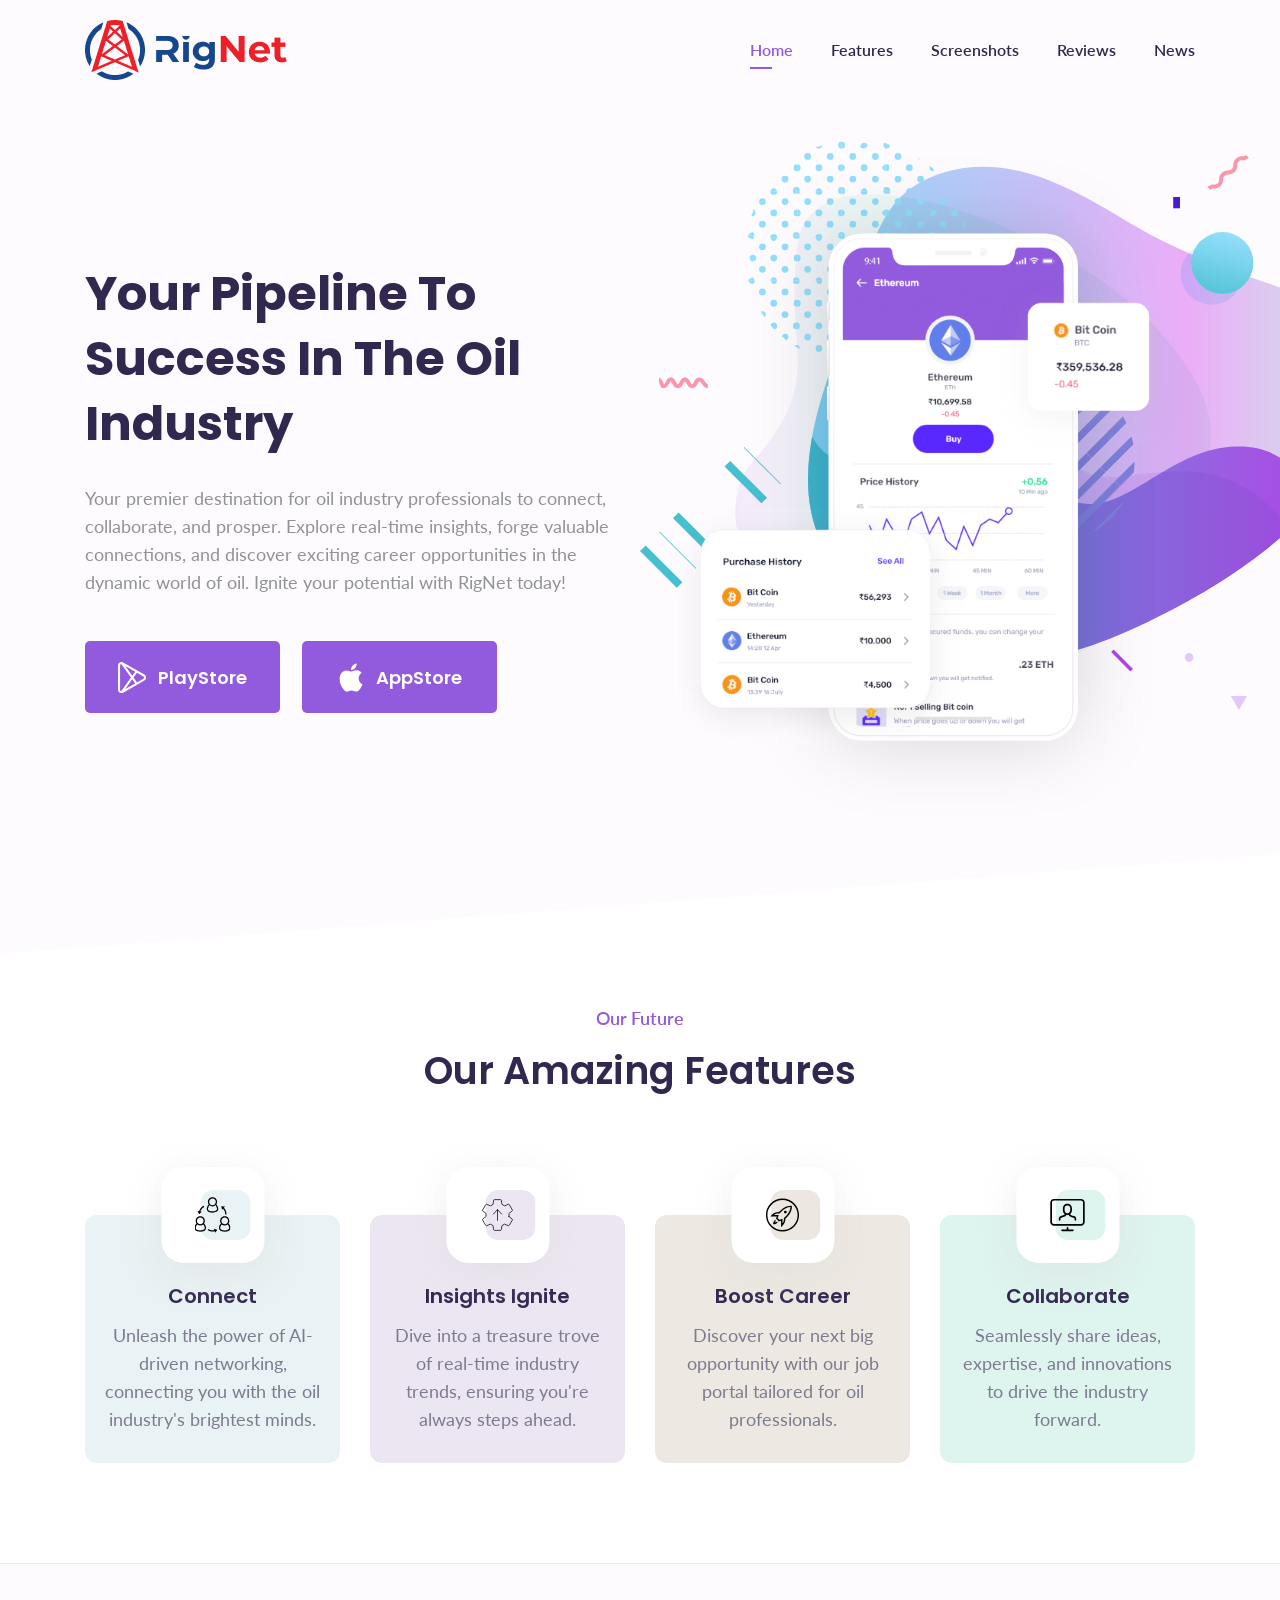
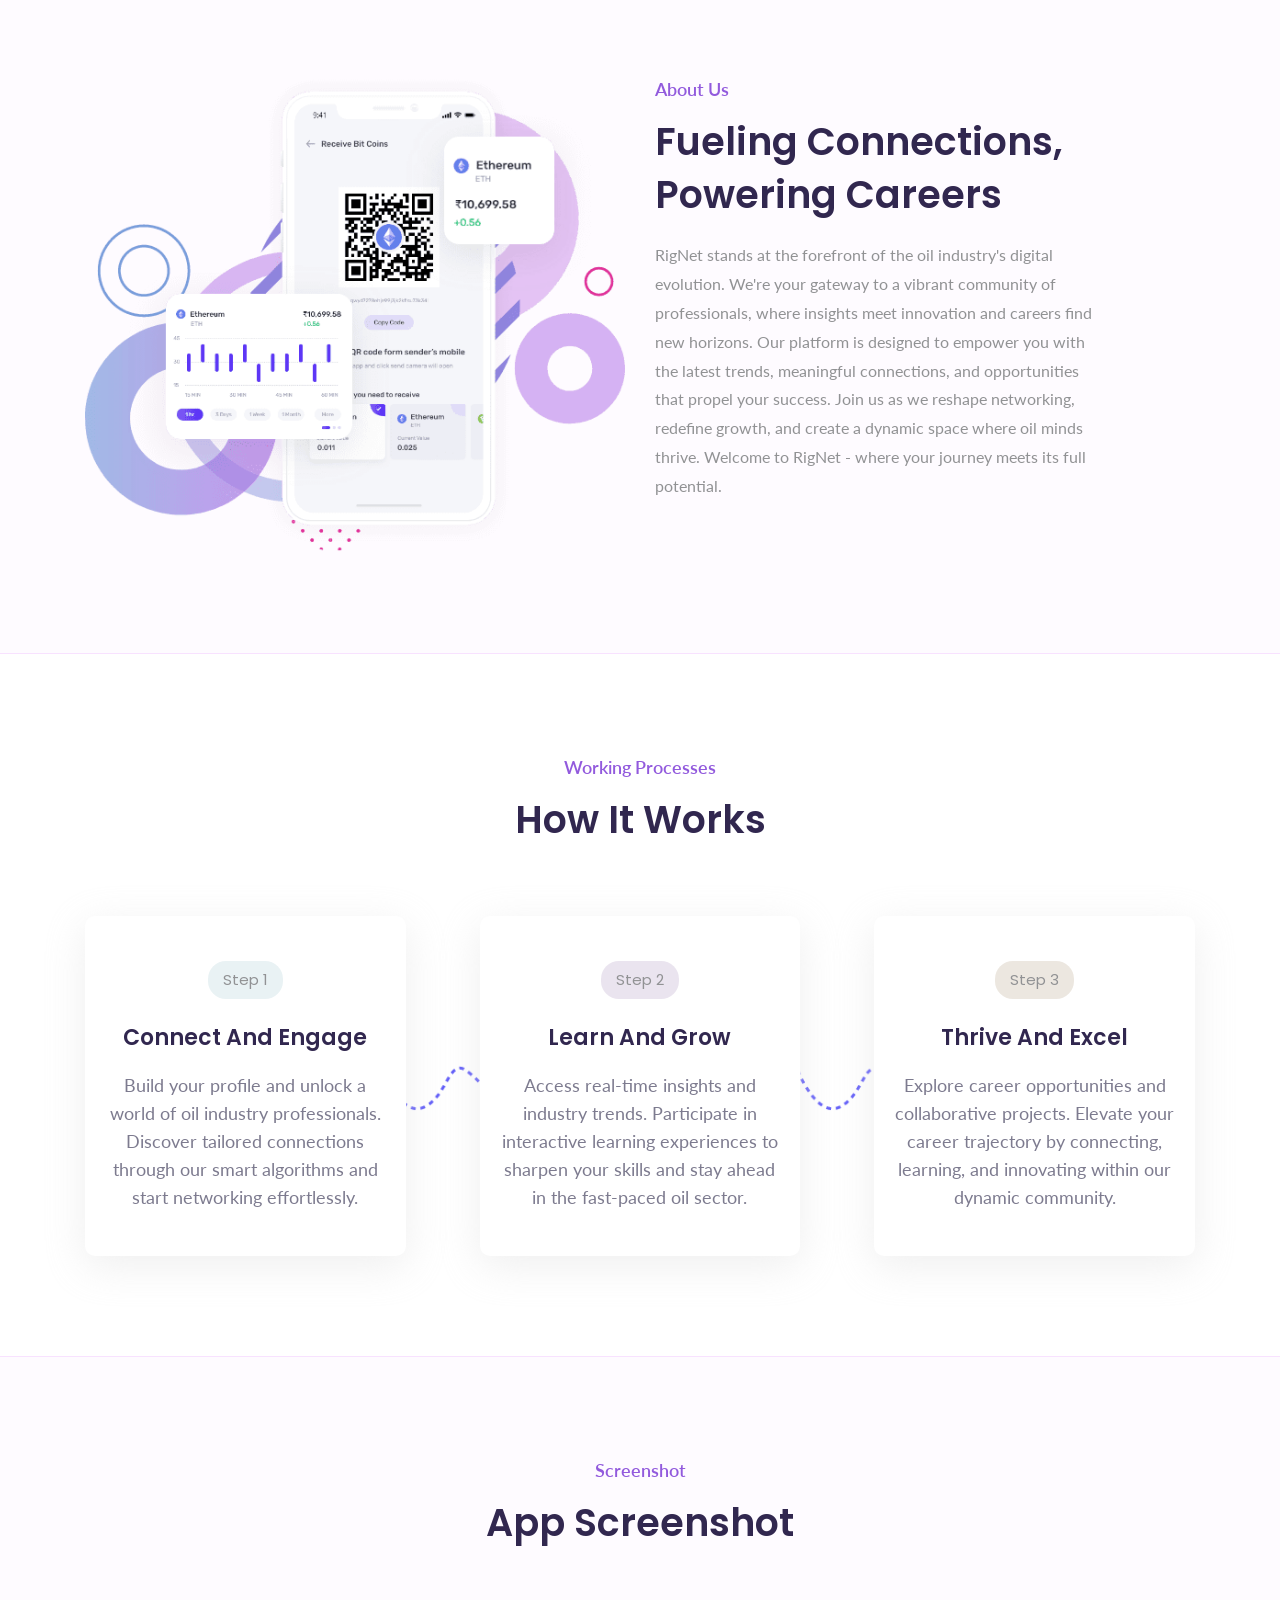
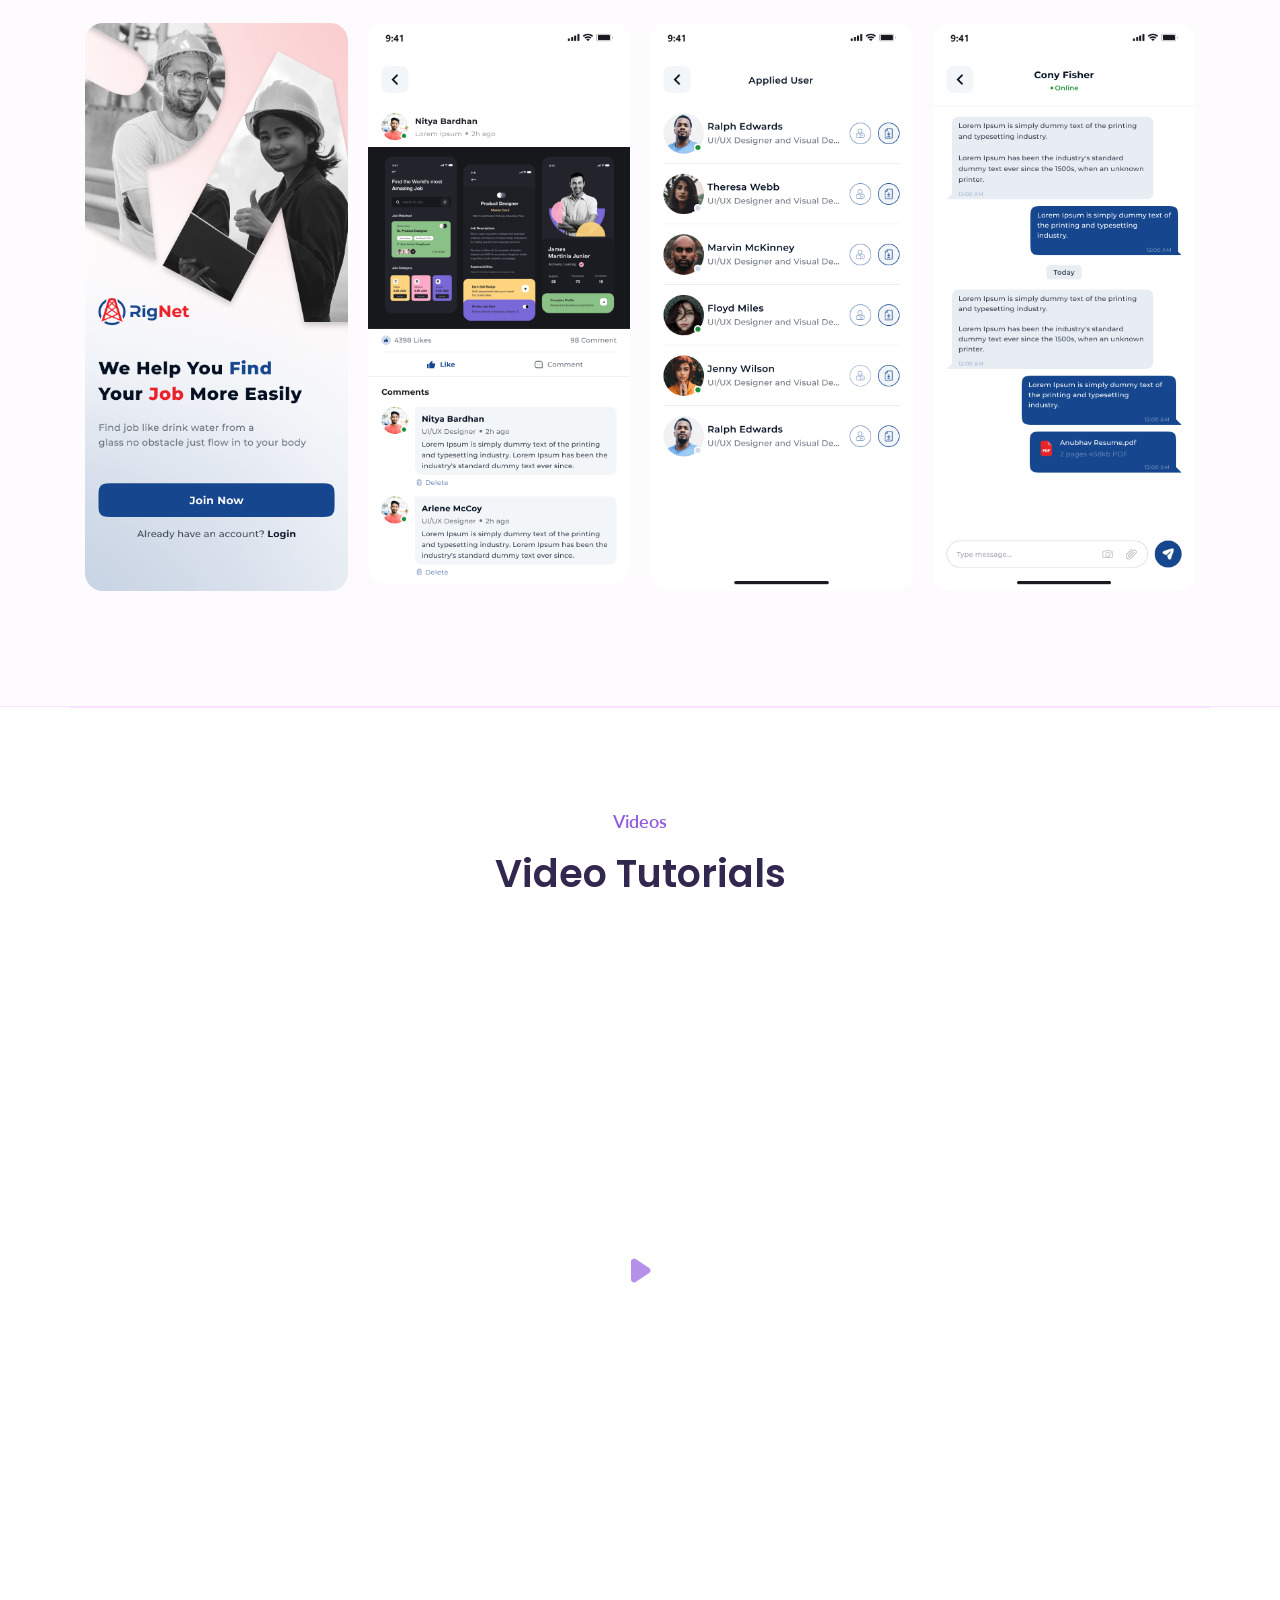
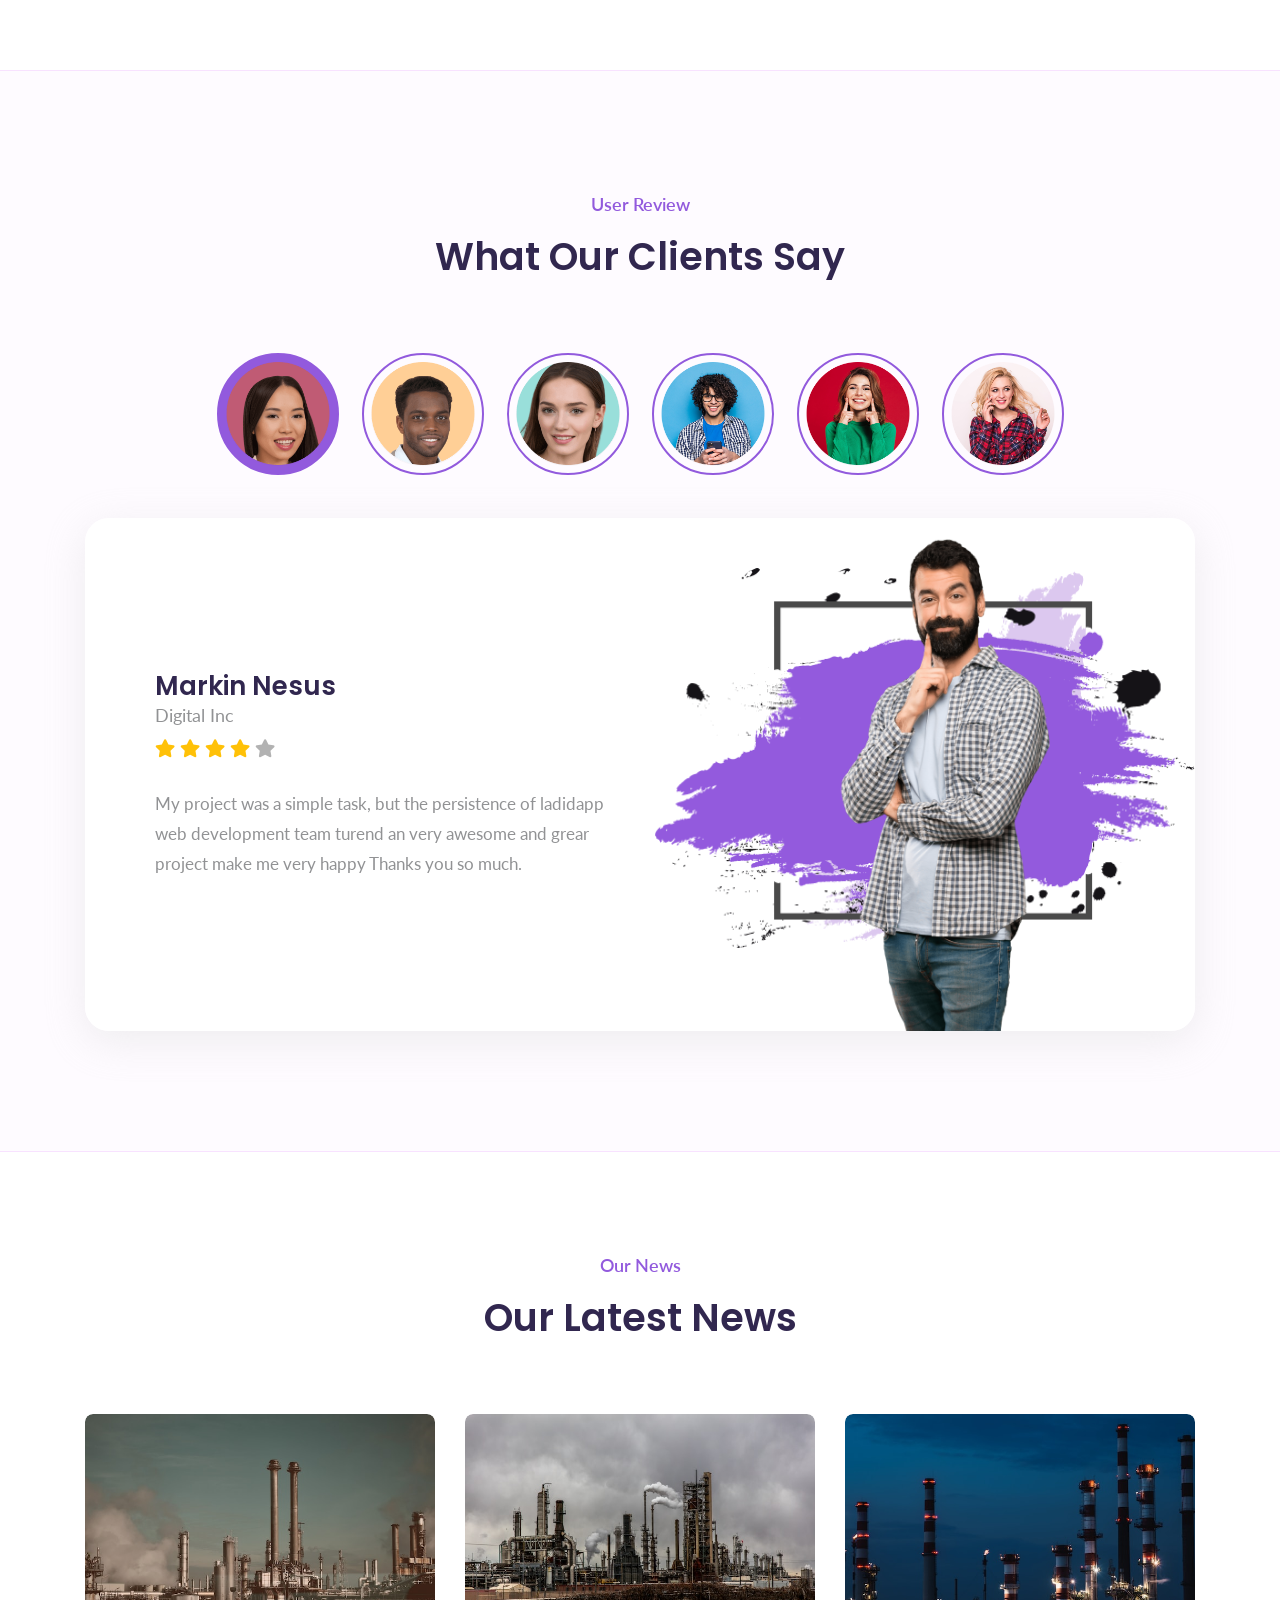
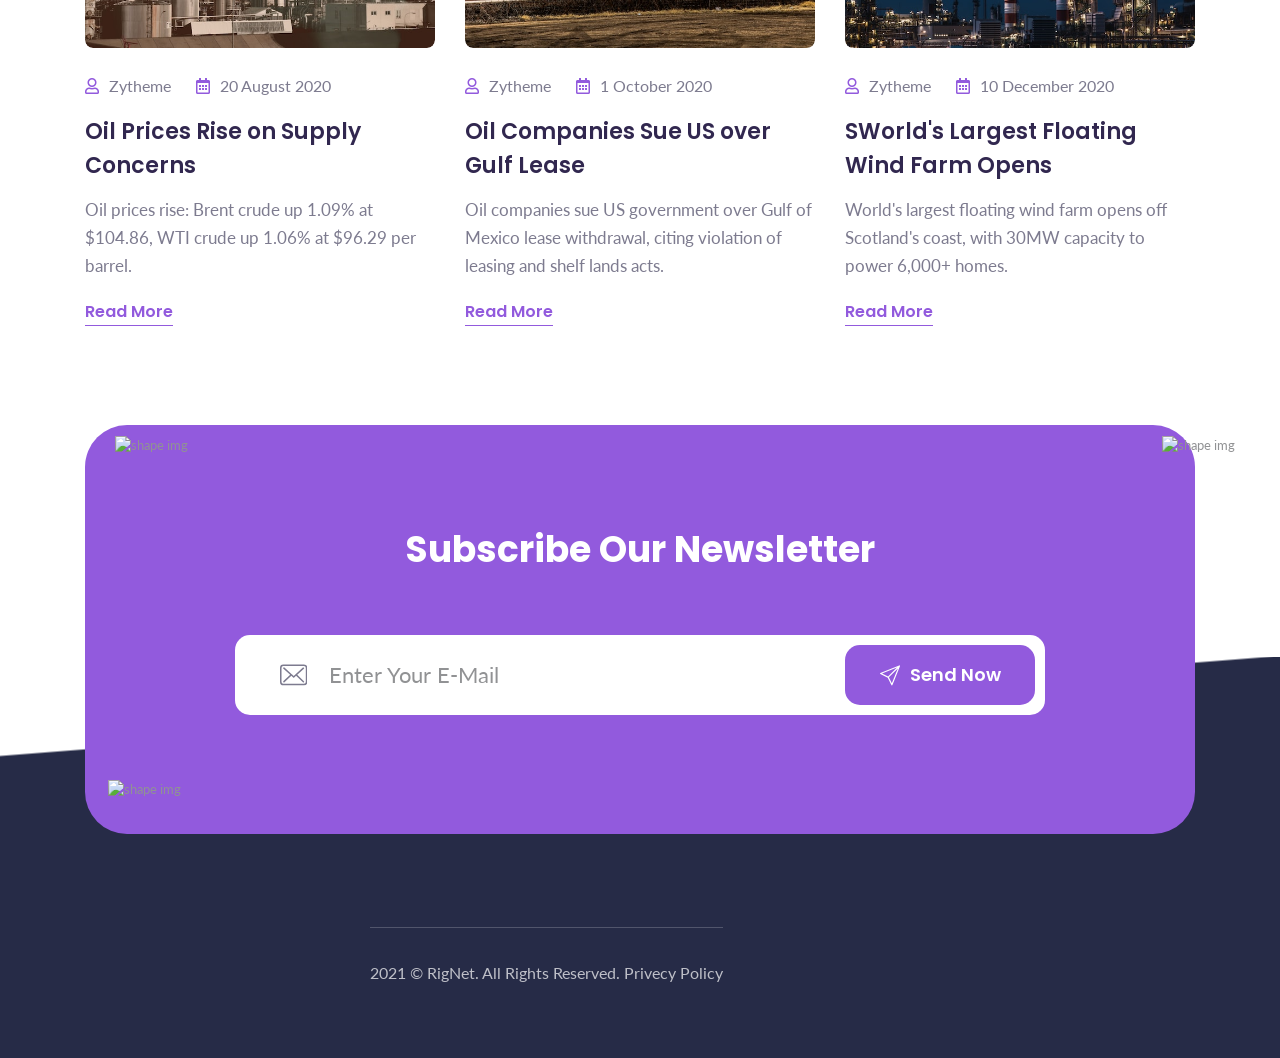
==== Rignet/Index.html @ 08ed7162 "fist" ====
<!DOCTYPE html>
<html dir="ltr" lang="en-US">
  <head>
    <meta charset="utf-8"/>
    <meta http-equiv="X-UA-Compatible" content="IE=edge"/>
    <meta name="author" content="Ayman Fikry"/>
    <meta name="viewport" content="width=device-width, initial-scale=1, maximum-scale=1"/>
    <meta name="description" content="Multi-purpose Application landing page HTML5 template"/>
    <meta name="description" content="RigNet: The Premier Networking Platform for Oil Industry Professionals. Connect, Collaborate, and Ignite Your Career in the Oil Sector.">
    <meta name="keywords" content="RigNet, Oil Industry, Networking, Professionals, Career, Collaboration">
    <title>RigNet</title>
    <link href="assets/images/favicon/favicon.ico" rel="icon"/>
    <!--  Fonts -->
    <link rel="preconnect" href="https://fonts.gstatic.com"/>
    <link href="https://fonts.googleapis.com/css2?family=Lato:ital,wght@0,400;0,700;1,400;1,700&amp;family=Poppins:ital,wght@0,400;0,500;0,600;0,700;1,400;1,500;1,600;1,700&amp;display=swap" rel="stylesheet"/>
    <!--  Stylesheets-->
    <link href="assets/css/vendor.min.css" rel="stylesheet"/>
    <link href="assets/css/style.css" rel="stylesheet"/>
  </head>
  <body class="body-scroll">
    <!-- Document Wrapper-->
    <div class="wrapper clearfix" id="wrapperParallax">
      <!--   
      Header
      =============================================  
      -->
      <header class="header header-light header-sticky">
        <nav class="navbar navbar-sticky navbar-expand-lg" id="primary-menu"> 
          <div class="container"> <a class="logo navbar-brand"  href="index.html"><img class="logo logo-dark" height="40px" src="assets/images/logo/logo-dark.png" alt="LadidApp Logo"/><img class="logo logo-light" src="assets/images/logo/logo-light.png" alt="LadidApp Logo"/></a>
            <button class="navbar-toggler collapsed" type="button" data-toggle="collapse" data-target="#navbarContent" aria-expanded="false"><span class="navbar-toggler-icon"></span></button>
            <div class="collapse navbar-collapse" id="navbarContent">
              <ul class="navbar-nav ml-auto">
                <li class="nav-item active"><a class="nav-link" data-scroll="scrollTo" href="#hero">Home</a></li>
                <li class="nav-item"><a class="nav-link" data-scroll="scrollTo" href="#features">Features</a></li>
                <li class="nav-item"><a class="nav-link" data-scroll="scrollTo" href="#screens">screenshots</a></li>
                <!-- <li class="nav-item"><a class="nav-link" data-scroll="scrollTo" href="#pricing">pricing</a></li> -->
                <li class="nav-item"><a class="nav-link" data-scroll="scrollTo" href="#reviews">reviews</a></li>
                <li class="nav-item"><a class="nav-link" data-scroll="scrollTo" href="#news">news</a></li>
              </ul>
              <!-- <div class="module-container"> -->
                <!--module-btn-->
                <!-- <div class="module module-cta"><a class="btn" data-scroll="scrollTo" href="#action"> <span>free trial</span></a></div>
              </div> -->
              <!-- End Module Container  -->
            </div>
            <!-- End .nav-collapse-->
          </div>
          <!-- End .container-->
        </nav>
        <!-- End .navbar-->
      </header>
      <!--
      Hero Section
      ============================================= 
      -->
      <section class="hero hero-lead pb-50" id="hero">
        <div class="hero-cotainer">
          <div class="hero-bg"> <img src="assets/images/background/bg-hero.svg" alt="Background Image"/></div>
          <div class="container">
            <div class="row">
              <div class="col-12 col-lg-6"> 
                <div class="hero-content">
                  <!-- <div class="card-alert"><a class="btn" href="javascript:void(0)">update</a><span class="body">Apps update is available now</span></div> -->
                  <h1 class="hero-headline">Your Pipeline to Success in the Oil Industry</h1>
                  <p class="hero-bio">Your premier destination for oil industry professionals to connect, collaborate, and prosper. Explore real-time insights, forge valuable connections, and discover exciting career opportunities in the dynamic world of oil. Ignite your potential with RigNet today!</p>
                 
                  <div class="hero-action">
                    <a class="btn btn--primary" href="javascript:void(0)"> 
                      <svg xmlns="http://www.w3.org/2000/svg" width="28.114" height="31.16" viewBox="0 0 28.114 31.16">
                        <path id="app" d="M37.384,12.606,16.12.451A3.425,3.425,0,0,0,11,3.425V27.734a3.425,3.425,0,0,0,5.125,2.974L37.383,18.554a3.425,3.425,0,0,0,0-5.948ZM28.17,9.732,25.25,13.8,18.267,4.071ZM14.286,29.071a1.336,1.336,0,0,1-.542-.17,1.352,1.352,0,0,1-.671-1.166V3.425a1.342,1.342,0,0,1,1.212-1.339L23.971,15.58Zm3.98-1.982,6.983-9.728,2.92,4.067ZM36.353,16.75l-6.37,3.641L26.529,15.58l3.454-4.811,6.37,3.641a1.348,1.348,0,0,1,0,2.34Z" transform="translate(-10.995)"></path>
                      </svg><span>PlayStore</span></a>
                      <a class="btn btn--primary" href="javascript:void(0)"> 
                        <svg xmlns="http://www.w3.org/2000/svg" fill="#000000" width="28.114" height="31.18" viewBox="-52.01 0 560.035 560.035">
                          <path d="M380.844 297.529c.787 84.752 74.349 112.955 75.164 113.314-.622 1.988-11.754 40.191-38.756 79.652-23.343 34.117-47.568 68.107-85.731 68.811-37.499.691-49.557-22.236-92.429-22.236-42.859 0-56.256 21.533-91.753 22.928-36.837 1.395-64.889-36.891-88.424-70.883-48.093-69.53-84.846-196.475-35.496-282.165 24.516-42.554 68.328-69.501 115.882-70.192 36.173-.69 70.315 24.336 92.429 24.336 22.1 0 63.59-30.096 107.208-25.676 18.26.76 69.517 7.376 102.429 55.552-2.652 1.644-61.159 35.704-60.523 106.559M310.369 89.418C329.926 65.745 343.089 32.79 339.498 0 311.308 1.133 277.22 18.785 257 42.445c-18.121 20.952-33.991 54.487-29.709 86.628 31.421 2.431 63.52-15.967 83.078-39.655"/>
                        </svg><span>AppStore</span></a>
                      
                      
                      <!-- <a class="btn-video popup-video" href="https://www.youtube.com/watch?v=nrJtHemSPW4">
                      <svg xmlns="http://www.w3.org/2000/svg" width="22" height="29" viewBox="0 0 22 29">
                        <path id="Polygon_3" data-name="Polygon 3" d="M12,3.8A3,3,0,0,1,17,3.8l8.93,13.549A3,3,0,0,1,23.43,22H5.57a3,3,0,0,1-2.5-4.651Z" transform="translate(24) rotate(90)"></path>
                      </svg></a> -->
                    </div>
                </div> 
                

                

                
              </div>
              <div class="col-12 col-lg-6">
                <div class="hero-image"><img class="img-fluid" src="assets/images/mockup/iphone.png" alt="iPhone Mockup"/></div>
              </div>
            </div>
            <!-- End .row-->
          </div>
          <!-- End .hero-cotainer-->
        </div>
        <!-- End .container-->
        <div class="skew-divider"></div>
      </section>
      <!--   
      Featured Section
      ============================================= 
      -->
      <section class="features text-center" id="features">
        <div class="container">
          <div class="row clearfix">
            <div class="col-12 col-md-8 offset-md-2 col-lg-6 offset-lg-3">
              <div class="heading text-center">
                <p class="heading-subtitle">our future</p>
                <h2 class="heading-title">our amazing features</h2>
              </div>
            </div>
            <!-- End .col-lg-6 -->
          </div>
          <!-- End .row  -->
          <div class="row">
            <!-- Panel #1  -->
            <div class="col-12 col-lg-3 ">
              <div class="feature-panel feature-panel-1">
                <div class="feature-icon">
                  <div class="bg-img"><img src="assets/images/icons/bg-icon-1.svg" alt="icon svg"/></div><img src="assets/images/icons/icon-code.svg" alt="Icon"/>
                </div>
                <div class="feature-content">
                  <h3>Connect</h3>
                  <p>Unleash the power of AI-driven networking, connecting you with the oil industry's brightest minds.</p>
                </div>
              </div>
              <!-- End .feature-panel -->
            </div>
            <!-- End .col-12-->
            <!-- Panel #2-->
            <div class="col-12 col-lg-3 ">
              <div class="feature-panel feature-panel-2">
                <div class="feature-icon">
                  <div class="bg-img"><img src="assets/images/icons/bg-icon-2.svg" alt="icon svg"/></div><img src="assets/images/icons/icon-paint.svg" alt="Icon"/>
                </div>
                <div class="feature-content">
                  <h3>Insights Ignite</h3>
                  
                  <p>Dive into a treasure trove of real-time industry trends, ensuring you're always steps ahead.</p>
                </div>
              </div>
              <!-- End .feature-panel -->
            </div>
            <!-- End .col-12-->
            <!-- Panel #3-->
            <div class="col-12 col-lg-3 ">
              <div class="feature-panel feature-panel-3">
                <div class="feature-icon">
                  <div class="bg-img"><img src="assets/images/icons/bg-icon-3.svg" alt="icon svg"/></div><img src="assets/images/icons/icon-screen.svg" alt="Icon"/>
                </div>
                <div class="feature-content">
                  <h3>Boost Career</h3>
              
                  <p> Discover your next big opportunity with our job portal tailored for oil professionals.</p>
                </div>
              </div>
              <!-- End .feature-panel -->
            </div>
            <!-- End .col-12-->
            <!-- Panel #4-->
            <div class="col-12 col-lg-3 ">
              <div class="feature-panel feature-panel-4">
                <div class="feature-icon">
                  <div class="bg-img"><img src="assets/images/icons/bg-icon-4.svg" alt="icon svg"/></div><img src="assets/images/icons/icon-joystick.svg" alt="Icon"/>
                </div>
                <div class="feature-content">
                  <h3>Collaborate</h3>
                  <p>Seamlessly share ideas, expertise, and innovations to drive the industry forward.</p>
                </div>
              </div>
              <!-- End .feature-panel -->
            </div>
            <!-- End .col-12-->
          </div>
          <!-- End .row  -->
        </div>
        <!-- End .container-->
      </section>
      <!--   
      About Section
      ============================================= 
      -->
      <section class="about bg-pink" id="about">
        <div class="container">
          <div class="row align-items-center text-center-xs">
            <div class="col-12 col-lg-6"><img class="img-fluid" src="assets/images/cover/about.png" alt="Book Cover"/></div>
            <div class="col-12 col-lg-5">
              <div class="heading mb-40">
                <p class="heading-subtitle">about us</p>
                <h2 class="heading-title">Fueling Connections, Powering Careers</h2>
                <p class="heading-desc">RigNet stands at the forefront of the oil industry's digital evolution. We're your gateway to a vibrant community of professionals, where insights meet innovation and careers find new horizons. Our platform is designed to empower you with the latest trends, meaningful connections, and opportunities that propel your success. Join us as we reshape networking, redefine growth, and create a dynamic space where oil minds thrive. Welcome to RigNet - where your journey meets its full potential.</p>
              <!-- </div><a class="btn btn--bordered btn--primary" href="javascript:void(0)">read more</a> -->
            </div>
          </div>
          <!-- End .row-->
        </div>
        <!-- End .container-->
      </section>
      <!-- 
      Process Section
      =============================================  
      -->
      <section class="processes text-center" id="processes">
        <div class="container"> 
          <div class="row">
            <div class="col-12 col-md-8 offset-md-2 col-lg-6 offset-lg-3">
              <div class="heading text-center">
                <p class="heading-subtitle">working processes</p>
                <h2 class="heading-title">How It works </h2>
              </div>
            </div>
            <!-- End .col-lg-6 -->
          </div>
          <!-- End .row -->
          <div class="process-panels-container">
            <div class="divider"></div>
            <div class="process-panel process-panel-1">
              <div class="process-phase">
                <p>step 1</p>
              </div>
              <h2 class="process-name">Connect and Engage</h2>
              <p class="process-desc">Build your profile and unlock a world of oil industry professionals. Discover tailored connections through our smart algorithms and start networking effortlessly.</p>
            </div>
            <div class="process-panel process-panel-2">
              <div class="process-phase">
                <p>step 2</p>
              </div>
              <h2 class="process-name">Learn and Grow</h2>
              <p class="process-desc">Access real-time insights and industry trends. Participate in interactive learning experiences to sharpen your skills and stay ahead in the fast-paced oil sector.</p>
            </div>
            <div class="process-panel process-panel-3">
              <div class="process-phase">
                <p>step 3</p>
              </div>
              <h2 class="process-name">Thrive and Excel</h2>
              <p class="process-desc">Explore career opportunities and collaborative projects. Elevate your career trajectory by connecting, learning, and innovating within our dynamic community.</p>
            </div>
          </div>
        </div>
      </section>
      <!-- 
      Screenshots Section
      =============================================  
      -->
      <section class="screenshots bg-pink" id="screens">
        <div class="container"> 
          <div class="row"> 
            <div class="col-12 col-lg-6 offset-lg-3">
              <div class="heading heading-3 text-center">
                <p class="heading-subtitle">screenshot</p>
                <h2 class="heading-title">app screenshot</h2>
              </div>
            </div>
            <div class="col-12"> 
              <div class="owl-carousel" data-slide="4" data-slide-rs="3" data-autoplay="true" data-nav="false" data-dots="false" data-space="20" data-loop="true" data-center="false"><img src="assets/images/screenshots/1.png" alt="screenshot"/><img src="assets/images/screenshots/2.png" alt="screenshot"/><img src="assets/images/screenshots/3.png" alt="screenshot"/><img src="assets/images/screenshots/4.png" alt="screenshot"/><img src="assets/images/screenshots/5.png" alt="screenshot"/><img src="assets/images/screenshots/6.png" alt="screenshot"/><img src="assets/images/screenshots/7.png" alt="screenshot"/></div>
            </div>
          </div>
        </div>
      </section>
      <!-- 
      Pricing Table Section
      =============================================  
      -->
      <!-- <section class="pricing bg-clouds-red" id="pricing">
        <div class="container">
          <div class="row clearfix">
            <div class="col-12 col-md-8 offset-md-2 col-lg-6 offset-lg-3">
              <div class="heading text-center">
                <p class="heading-subtitle">our pricing </p>
                <h2 class="heading-title">our pricing plan</h2>
              </div>
            </div> -->
            <!-- End .col-lg-6  -->
          <!-- </div>
          <div class="row">
            <div class="col-12">
              <div class="pricing-switcher"><a class="btn active" id="monthly" href="javascript:void(0)">monthly</a><a class="btn" id="yearly" href="javascript:void(0)">yearly</a></div>
            </div>
          </div> -->
          <!-- End .row-->
          <!-- <div class="pricing-container monthly">
            <div class="row"> -->
              <!-- Start Pricing Packge #1 -->
              <!-- <div class="col-12 col-lg-4 price-table">
                <div class="pricing-panel monthly visible"> -->
                  <!--  Pricing heading   -->
                  <!-- <div class="pricing-head">
                    <h6 class="pricing-name">starter plan</h6>
                    <div class="pricing-type">
                      <p class="price">$24.99</p>
                      <p class="per">per month</p>
                    </div>
                  </div> -->
                  <!--  Pricing body-->
                  <!-- <div class="pricing-body">
                    <ul class="pricing-list list-unstyled">
                      <li>awesome features</li>
                      <li>secured platform</li>
                      <li>unlimited bandwidth</li>
                      <li>super support</li>
                      <li>100 gb hosting</li>
                    </ul><a class="btn btn--bordered btn--primary" href="javascript:void(0)">start free trial</a>
                  </div>
                </div>
                <div class="pricing-panel yearly hidden"> -->
                  <!--  Pricing heading   -->
                  <!-- <div class="pricing-head">
                    <h6 class="pricing-name">starter plan</h6>
                    <div class="pricing-type">
                      <p class="price">$240.99</p>
                      <p class="per">per year</p>
                    </div>
                  </div> -->
                  <!--  Pricing body-->
                  <!-- <div class="pricing-body">
                    <ul class="pricing-list list-unstyled">
                      <li>awesome features</li>
                      <li>secured platform</li>
                      <li>unlimited bandwidth</li>
                      <li>super support</li>
                      <li>100 gb hosting</li>
                    </ul><a class="btn btn--bordered btn--primary" href="javascript:void(0)">start free trial</a>
                  </div>
                </div>
              </div> -->
              <!-- End .pricing-table  -->
              <!-- Start Pricing Packge #2-->
              <!-- <div class="col-12 col-lg-4 price-table">
                <div class="pricing-panel active monthly visible">
                  <div class="pricing-head">
                    <h6 class="pricing-name">advance plan</h6>
                    <div class="pricing-type">
                      <p class="price">$27.99</p>
                      <p class="per">per month</p>
                    </div>
                  </div> -->
                  <!--  Pricing body-->
                  <!-- <div class="pricing-body">
                    <ul class="pricing-list list-unstyled">
                      <li>50GB bandwidth internet</li>
                      <li>secured platform</li>
                      <li>unlimited bandwidth</li>
                      <li>super support</li>
                      <li>customer managment</li>
                    </ul><a class="btn btn--bordered btn--primary" href="javascript:void(0)">start free trial</a>
                  </div> -->
                <!-- </div>
                <div class="pricing-panel active yearly hidden"> -->
                  <!--  Pricing heading   -->
                  <!-- <div class="pricing-head">
                    <h6 class="pricing-name">advance plan</h6>
                    <div class="pricing-type">
                      <p class="price">$270.99</p>
                      <p class="per">per year</p>
                    </div>
                  </div> -->
                  <!--  Pricing body-->
                  <!-- <div class="pricing-body">
                    <ul class="pricing-list list-unstyled">
                      <li>50GB bandwidth internet</li>
                      <li>secured platform</li>
                      <li>unlimited bandwidth</li>
                      <li>super support</li>
                      <li>customer managment</li>
                    </ul><a class="btn btn--bordered btn--primary" href="javascript:void(0)">start free trial</a>
                  </div>
                </div>
              </div> -->
              <!-- End .pricing-table  -->
              <!-- Start Pricing Packge #3-->
              <!-- <div class="col-12 col-lg-4 price-table">
                <div class="pricing-panel monthly visible"> -->
                  <!--  Pricing heading   -->
                  <!-- <div class="pricing-head">
                    <h6 class="pricing-name">premium plan</h6>
                    <div class="pricing-type">
                      <p class="price">$33.99</p>
                      <p class="per">per month</p>
                    </div>
                  </div> -->
                  <!--  Pricing body-->
                  <!-- <div class="pricing-body">
                    <ul class="pricing-list list-unstyled">
                      <li>100GB bandwidth internet</li>
                      <li>secured platform</li>
                      <li>unlimited bandwidth</li>
                      <li>super support</li>
                      <li>customer managment</li>
                    </ul><a class="btn btn--bordered btn--primary" href="javascript:void(0)">start free trial</a>
                  </div>
                </div>
                <div class="pricing-panel yearly hidden"> -->
                  <!--  Pricing heading   -->
                  <!-- <div class="pricing-head">
                    <h6 class="pricing-name">premium plan</h6>
                    <div class="pricing-type">
                      <p class="price">$33.99</p>
                      <p class="per">per year</p>
                    </div>
                  </div> -->
                  <!--  Pricing body-->
                  <!-- <div class="pricing-body">
                    <ul class="pricing-list list-unstyled">
                      <li>100GB bandwidth internet</li>
                      <li>secured platform</li>
                      <li>unlimited bandwidth</li>
                      <li>super support</li>
                      <li>customer managment</li>
                    </ul><a class="btn btn--bordered btn--primary" href="javascript:void(0)">start free trial</a>
                  </div>
                </div>
              </div> -->
              <!-- End .pricing-table-->
            <!-- </div>
          </div> -->
          <!-- End .pricing-container-->
        <!-- </div> -->
        <!-- End .container-->
      <!-- </section> -->
      <div class="container">
        <div class="row">
          <div class="divider-2"></div>
        </div>
      </div>
      <!-- 
      Video Section
      =============================================  
      -->
      <section class="video" id="video">
        <div class="container">
          <div class="row">
            <div class="col-12 col-lg-6 offset-lg-3">
              <div class="heading text-center">
                <p class="heading-subtitle">videos </p>
                <h2 class="heading-title">video tutorials</h2>
              </div>
            </div>
            <div class="col-12"> 
              <div class="player bg-parallax">
                <div class="bg-section"><img src="assets/images/video/1.jpeg" alt="video image"/></div><a class="btn-video popup-video" href="https://www.youtube.com/watch?v=nrJtHemSPW4">
                  <svg xmlns="http://www.w3.org/2000/svg" width="22" height="29" viewBox="0 0 22 29">
                    <path id="Polygon_4" data-name="Polygon 3" d="M12,3.8A3,3,0,0,1,17,3.8l8.93,13.549A3,3,0,0,1,23.43,22H5.57a3,3,0,0,1-2.5-4.651Z" transform="translate(24) rotate(90)"></path>
                  </svg></a>
              </div>
            </div>
          </div>
        </div>
      </section>
      <!-- 
      Testimonials Section
      =============================================  
      -->
      <section class="testimonials bg-pink" id="reviews">
        <div class="container">
          <div class="row"> 
            <div class="col-12 col-lg-6 offset-lg-3"> 
              <div class="heading text-center">
                <p class="heading-subtitle">user review </p>
                <h2 class="heading-title">what our clients say</h2>
              </div>
            </div>
          </div>
          <div class="row">
            <div class="col-12">
              <div class="owl-thumbs testimonials-customers-container" data-slider-id="1">
                <div class="author-img owl-thumb-item active"><img src="assets/images/testimonials/1.png" alt="avatar author"/></div>
                <div class="author-img owl-thumb-item"><img src="assets/images/testimonials/3.png" alt="avatar author"/></div>
                <div class="author-img owl-thumb-item"><img src="assets/images/testimonials/2.png" alt="avatar author"/></div>
                <div class="author-img owl-thumb-item"><img src="assets/images/testimonials/4.png" alt="avatar author"/></div>
                <div class="author-img owl-thumb-item"><img src="assets/images/testimonials/5.png" alt="avatar author"/></div>
                <div class="author-img owl-thumb-item"><img src="assets/images/testimonials/6.png" alt="avatar author"/></div>
              </div>
              <div class="owl-carousel" data-slider-id="1" data-slide="1" data-slide-res="1" data-autoplay="true" data-nav="false" data-dots="false" data-space="0" data-loop="true" data-speed="800">
                <div class="testimonial-panel">
                  <div class="row align-items-center">
                    <div class="col-12 col-lg-6">
                      <div class="testimonial-body">
                        <h4 class="testimonial-name">markin nesus</h4>
                        <p class="testimonial-title">Digital Inc</p>
                        <div class="rating"> <i class="fas fa-star active"></i><i class="fas fa-star active"></i><i class="fas fa-star active"></i><i class="fas fa-star active"></i><i class="fas fa-star"></i></div>
                        <p class="testimonial-desc">My project was a simple task, but the persistence of ladidapp web development team turend an very awesome and grear project make me very happy Thanks you so much.</p>
                      </div>
                    </div>
                    <div class="col-12 col-lg-6"> 
                      <div class="testimonial-img">
                        <div class="background"> <img src="assets/images/background/1.png" alt="Background"/></div><img class="author" src="assets/images/testimonials/model-min.png" alt="author image"/>
                      </div>
                    </div>
                  </div>
                </div>
                <div class="testimonial-panel">
                  <div class="row align-items-center">
                    <div class="col-12 col-lg-6">
                      <div class="testimonial-body">
                        <h4 class="testimonial-name">Vera Duncan</h4>
                        <p class="testimonial-title">zytheme Inc</p>
                        <div class="rating"> <i class="fas fa-star active"></i><i class="fas fa-star active"></i><i class="fas fa-star active"></i><i class="fas fa-star active"></i><i class="fas fa-star"></i></div>
                        <p class="testimonial-desc">My project was a simple task, but the persistence of ladidapp web development team turend an very awesome and grear project make me very happy Thanks you so much.</p>
                      </div>
                    </div>
                    <div class="col-12 col-lg-6"> 
                      <div class="testimonial-img">
                        <div class="background"> <img src="assets/images/background/1.png" alt="Background"/></div><img class="author" src="assets/images/testimonials/model-min.png" alt="author image"/>
                      </div>
                    </div>
                  </div>
                </div>
                <div class="testimonial-panel">
                  <div class="row align-items-center">
                    <div class="col-12 col-lg-6">
                      <div class="testimonial-body">
                        <h4 class="testimonial-name">John Peter</h4>
                        <p class="testimonial-title">Facebook Inc</p>
                        <div class="rating"> <i class="fas fa-star active"></i><i class="fas fa-star active"></i><i class="fas fa-star active"></i><i class="fas fa-star active"></i><i class="fas fa-star"></i></div>
                        <p class="testimonial-desc">My project was a simple task, but the persistence of ladidapp web development team turend an very awesome and grear project make me very happy Thanks you so much.</p>
                      </div>
                    </div>
                    <div class="col-12 col-lg-6"> 
                      <div class="testimonial-img">
                        <div class="background"> <img src="assets/images/background/1.png" alt="Background"/></div><img class="author" src="assets/images/testimonials/model-min.png" alt="author image"/>
                      </div>
                    </div>
                  </div>
                </div>
                <div class="testimonial-panel">
                  <div class="row align-items-center">
                    <div class="col-12 col-lg-6">
                      <div class="testimonial-body">
                        <h4 class="testimonial-name">Mark Joe</h4>
                        <p class="testimonial-title">evro Inc</p>
                        <div class="rating"> <i class="fas fa-star active"></i><i class="fas fa-star active"></i><i class="fas fa-star active"></i><i class="fas fa-star active"></i><i class="fas fa-star"></i></div>
                        <p class="testimonial-desc">My project was a simple task, but the persistence of ladidapp web development team turend an very awesome and grear project make me very happy Thanks you so much.</p>
                      </div>
                    </div>
                    <div class="col-12 col-lg-6"> 
                      <div class="testimonial-img">
                        <div class="background"> <img src="assets/images/background/1.png" alt="Background"/></div><img class="author" src="assets/images/testimonials/model-min.png" alt="author image"/>
                      </div>
                    </div>
                  </div>
                </div>
                <div class="testimonial-panel">
                  <div class="row align-items-center">
                    <div class="col-12 col-lg-6">
                      <div class="testimonial-body">
                        <h4 class="testimonial-name">Leila Domniuc</h4>
                        <p class="testimonial-title">Head of Marketing, Facebook</p>
                        <div class="rating"> <i class="fas fa-star active"></i><i class="fas fa-star active"></i><i class="fas fa-star active"></i><i class="fas fa-star active"></i><i class="fas fa-star"></i></div>
                        <p class="testimonial-desc">My project was a simple task, but the persistence of ladidapp web development team turend an very awesome and grear project make me very happy Thanks you so much.</p>
                      </div>
                    </div>
                    <div class="col-12 col-lg-6"> 
                      <div class="testimonial-img">
                        <div class="background"> <img src="assets/images/background/1.png" alt="Background"/></div><img class="author" src="assets/images/testimonials/model-min.png" alt="author image"/>
                      </div>
                    </div>
                  </div>
                </div>
                <div class="testimonial-panel">
                  <div class="row align-items-center">
                    <div class="col-12 col-lg-6">
                      <div class="testimonial-body">
                        <h4 class="testimonial-name">Vera markin</h4>
                        <p class="testimonial-title">titur Inc</p>
                        <div class="rating"> <i class="fas fa-star active"></i><i class="fas fa-star active"></i><i class="fas fa-star active"></i><i class="fas fa-star active"></i><i class="fas fa-star"></i></div>
                        <p class="testimonial-desc">My project was a simple task, but the persistence of ladidapp web development team turend an very awesome and grear project make me very happy Thanks you so much.</p>
                      </div>
                    </div>
                    <div class="col-12 col-lg-6"> 
                      <div class="testimonial-img">
                        <div class="background"> <img src="assets/images/background/1.png" alt="Background"/></div><img class="author" src="assets/images/testimonials/model-min.png" alt="author image"/>
                      </div>
                    </div>
                  </div>
                </div>
              </div>
            </div>
          </div>
        </div>
        <!-- End .container-->
      </section>
      <!-- 
      Blog Section
      =============================================  
      -->
      <section class="blog" id="news">
        <div class="container"> 
          <div class="row"> 
            <div class="col-12 col-lg-6 offset-lg-3">
              <div class="heading text-center"> 
                <p class="heading-subtitle">our news </p>
                <h2 class="heading-title">our latest news</h2>
              </div>
            </div>
          </div>
          <!-- End .row-->
          <div class="row">
            <div class="col-sm-6 col-md-6 col-lg-4">
              <div class="blog-panel"> 
                <div class="blog-img"><a href="javascript:void(0)"><img src="assets/images/blog/1.jpg" alt="blog image"/></a></div>
                <div class="blog-content"> 
                  <div class="blog-meta-container"> 
                    <div class="meta-name"> <i class="far fa-user"></i><span>zytheme</span></div>
                    <div class="meta-date"> <i class="far fa-calendar-alt"></i><span>20 August 2020</span></div>
                  </div>
                  <h3 class="blog-title"><a href="javascript:void(0)">Oil Prices Rise on Supply Concerns</a></h3>
                  <p class="blog-desc">Oil prices rise: Brent crude up 1.09% at $104.86, WTI crude up 1.06% at $96.29 per barrel.</p>
                  <div class="read-more"><a href="https://blog.open-infotech.com/">read more</a></div>
                </div>
              </div>
            </div>
            <div class="col-sm-6 col-md-6 col-lg-4">
              <div class="blog-panel"> 
                <div class="blog-img"><a href="javascript:void(0)"><img src="assets/images/blog/2.jpg" alt="blog image"/></a></div>
                <div class="blog-content"> 
                  <div class="blog-meta-container"> 
                    <div class="meta-name"> <i class="far fa-user"></i><span>zytheme</span></div>
                    <div class="meta-date"> <i class="far fa-calendar-alt"></i><span>1 october 2020</span></div>
                  </div>
                  <h3 class="blog-title"><a href="javascript:void(0)">Oil Companies Sue US over Gulf Lease</a></h3>
                  <p class="blog-desc">Oil companies sue US government over Gulf of Mexico lease withdrawal, citing violation of leasing and shelf lands acts.</p>
                  <div class="read-more"><a href="https://blog.open-infotech.com/">read more</a></div>
                </div>
              </div>
            </div>
            <div class="col-sm-6 col-md-6 col-lg-4">
              <div class="blog-panel"> 
                <div class="blog-img"><a href="javascript:void(0)"><img src="assets/images/blog/3.jpg" alt="blog image"/></a></div>
                <div class="blog-content"> 
                  <div class="blog-meta-container"> 
                    <div class="meta-name"> <i class="far fa-user"></i><span>zytheme</span></div>
                    <div class="meta-date"> <i class="far fa-calendar-alt"></i><span>10 december 2020</span></div>
                  </div>
                  <h3 class="blog-title"><a href="javascript:void(0)">SWorld's Largest Floating Wind Farm Opens</a></h3>
                  <p class="blog-desc">World's largest floating wind farm opens off Scotland's coast, with 30MW capacity to power 6,000+ homes.



                  </p>
                  <div class="read-more"><a href="https://blog.open-infotech.com/">read more</a></div>
                </div>
              </div>
            </div>
          </div>
          <!-- End .row-->
        </div>
        <!-- End .container-->
      </section>
      <!-- 
      CTA Section
      =============================================  
      -->
      <section class="cta" id="action">
        <div class="container">
          <div class="row">
            <div class="col-12 col-md-12 col-lg-12">
              <div class="action-container">
                <div class="shape-1"> <img src="assets/images/background/shape.png" alt="shape img"/></div>
                <div class="shape-3"><img src="assets/images/background/shape-1.png" alt="shape img"/></div>
                <div class="shape-2"><img src="assets/images/background/shape-2.png" alt="shape img"/></div>
                <div class="row">
                  <div class="col-12 ">
                    <h3>Subscribe our newsletter</h3>
                    <div class="form-mailchimp">
                      <form class="mb-0 form-action mailchimp">
                        <div class="input-group">
                          <div class="input-icon"> 
                            <svg xmlns="http://www.w3.org/2000/svg" width="49.753" height="37.863" viewBox="0 0 49.753 37.863">
                              <path data-name="Path 5759" d="M43.679,57.75H6.084A6.089,6.089,0,0,0,0,63.834V89.529a6.089,6.089,0,0,0,6.084,6.084H43.669a6.089,6.089,0,0,0,6.084-6.084V63.844A6.083,6.083,0,0,0,43.679,57.75Zm3.3,31.779a3.308,3.308,0,0,1-3.3,3.3H6.084a3.308,3.308,0,0,1-3.3-3.3V63.844a3.308,3.308,0,0,1,3.3-3.3H43.669a3.308,3.308,0,0,1,3.3,3.3V89.529Z" transform="translate(0 -57.75)" fill="#7d7b8f"></path>
                              <path data-name="Path 5760" d="M81.39,122.249l12.168-10.912a1.392,1.392,0,1,0-1.863-2.069l-16.78,15.061L71.642,121.4c-.01-.01-.021-.021-.021-.031a2.057,2.057,0,0,0-.226-.2L58.074,109.257a1.393,1.393,0,1,0-1.853,2.079l12.312,11L56.272,133.82a1.4,1.4,0,0,0-.062,1.966,1.422,1.422,0,0,0,1.019.443,1.393,1.393,0,0,0,.947-.371l12.446-11.643L74,127.231a1.386,1.386,0,0,0,1.853-.01l3.469-3.109L91.7,135.868a1.393,1.393,0,0,0,1.966-.051,1.4,1.4,0,0,0-.051-1.966Z" transform="translate(-50.013 -103.637)" fill="#7d7b8f"></path>
                            </svg>
                            <input class="form-control" type="email" placeholder="Enter Your E-mail" required="required"/>
                          </div>
                          <button class="btn btn--primary" >
                            <svg class="icon" xmlns="http://www.w3.org/2000/svg" width="24.779" height="24.779" viewBox="0 0 24.779 24.779">
                              <path d="M24.567.213a.726.726,0,0,0-.783-.161L.457,9.383A.726.726,0,0,0,.41,10.711l9.2,4.461,4.461,9.2a.726.726,0,0,0,.653.409h.026a.726.726,0,0,0,.648-.456L24.727,1A.726.726,0,0,0,24.567.213ZM2.522,10.121,21.039,2.714,10,13.75ZM14.659,22.258,11.03,14.776,22.066,3.741Z" transform="translate(0 -0.001)" fill="#fff"></path>
                            </svg><span>send now</span>
                          </button>
                        </div>
                        <!--  End .input-group-->
                      </form>
                      <div class="subscribe-alert"></div>
                    </div>
                  </div>
                  <!-- End .col-md-12-->
                </div>
                <!-- End .row-->
              </div>
            </div>
          </div>
        </div>
        <!-- End .container-->
      </section>
      <!-- 
      Footer
      ============================================= 
      -->
      <footer class="footer" id="footer">
        <div class="skew-divider-top"></div>
        <div class="footer-top">
          <div class="container">
            <div class="row">
              <div class="col-12 col-md-6 col-lg-3">
                <!-- <div class="footer-logo"><a class="logo" href="index.html"><img class="logo logo-light" src="assets/images/logo/logo-footer.png" alt="LadidApp Logo"/></a></div>
                <p>RigNet is a virtual networking platform tailored for professionals within the oil industry.</p> -->
                <!-- <div class="footer-social">
                  <ul class="list-unstyled">
                    <li> <a href="javascript:void(0)"><i class="fab fa-twitter"></i></a></li>
                    <li> <a href="javascript:void(0)"><i class="fab fa-facebook-f"></i></a></li>
                    <li> <a href="javascript:void(0)"><i class="fab fa-instagram"></i></a></li>
                  </ul>
                </div> -->
              </div>
              
              <!-- <div class="col-12 col-md-6 col-lg-3">
                <div class="footer-widget"> 
                  <h6 class="widget-title">learning lesson</h6>
                  <ul class="list-unstyled">
                    <li> <a href="javascript:void(0)">tutorials</a></li>
                    <li> <a href="javascript:void(0)">compare service</a></li>
                    <li> <a href="javascript:void(0)">how it works</a></li>
                    <li> <a href="javascript:void(0)">F.A.Q</a></li>
                  </ul>
                </div>
              </div> -->
              <!-- <div class="col-12 col-md-6 col-lg-3">
                <div class="footer-widget"> 
                  <h6 class="widget-title">our policy</h6>
                  <ul class="list-unstyled">
                    <li> <a href="privacy policy and t&c.html">Privecy Policy</a></li>
                    <li> <a href="T&C.html">T&C</a></li>
                  </ul>
                </div>
              </div>
            </div>
          </div>
        </div> -->
        <div class="footer-bottom">
          <div class="container">
            <hr/>
          </div>
          <div class="container">
            <div class="row">
              <div class="col-12 col-md-12 col-lg-12 text--center">
                <div class="footer-copyright"><span>2021 &copy; <a href="www.Rig-net.com">RigNet</a>. All rights reserved. <a href="privacy policy and t&c.html">Privecy Policy</a></span></div>
              </div>
            </div>
          </div>
        </div>
        <!-- End .container  -->
      </footer>
    </div>
    <!--  Footer Scripts==
    -->
    <script src="assets/js/vendor/jquery-3.4.1.min.js"></script>
    <script src="assets/js/vendor.min.js"></script>
    <script src="assets/js/functions.js"></script>
  </body>
</html>
---- Rignet/assets/css/style.css ----
/*-----------------------------------------------------------------------------------

	Theme Name : LadidApp
	Theme URI  : http://themeforest.net/user/zytheme
	Description: LadidApp is a pixel perfect creative html5 ebook landing page  based on designed with great attention to details, flexibility and performance. It is ultra professional, smooth and sleek, with a clean modern layout.
	Author     : zytheme
	Author URI : http://themeforest.net/user/zytheme
	Version    : 1.0

-----------------------------------------------------------------------------------*/
/*!
// Contents
// ------------------------------------------------>

1.  Global Styles
2.  Typography
3.	Color
4.	Align
5.	Grid
6.	Background
7.	Buttons
8.	Forms
9.	Heading
10. Loading
11. Contact
12. Header
13. Menu
14. Clients
15. Hero
16. Video
17. Services
18. Thank You
19. Testimonial
20. Feature
21. Action
22. Pricing
23. Carousel
24. Landing

/*------------------------------------*\
    #GLOBAL STYLES
\*------------------------------------*/
/*
WARNING! DO NOT EDIT THIS FILE!

To make it easy to update your theme, you should not edit the styles in this file. Instead use 
the custom.css file to add your styles. You can copy a style from this file and paste it in 
custom.css and it will override the style in this file. You have been warned! :)
*/
body,
html {
  overflow-x: hidden; }

html {
  font-size: 13px; }

body {
  background-color: #ffffff;
  font-family: "Lato", sans-serif;
  font-size: 13px;
  font-weight: 400;
  color: #919294;
  line-height: 1.5;
  margin: 0; }

.wrapper {
  background-color: #ffffff; }

* {
  outline: none; }

::-moz-selection {
  text-shadow: none; }

::selection {
  background-color: #925ADD;
  color: #ffffff;
  text-shadow: none; }

a {
  -webkit-transition: 0.3s ease;
  -o-transition: 0.3s ease;
  transition: 0.3s ease;
  color: #925ADD; }
  a:hover {
    color: #7630d4;
    text-decoration: none; }
  a:focus {
    color: #7630d4;
    outline: none;
    text-decoration: none; }
  a:active {
    color: #7630d4;
    outline: none;
    text-decoration: none; }

hr {
  margin: 0; }

textarea {
  resize: none; }

button.btn {
  margin-bottom: 0; }

section {
  background-color: #fff; }

.modal-backdrop {
  z-index: 1020;
  background-color: rgba(34, 34, 34, 0.95); }

.fullscreen {
  height: 100vh !important; }

/* Medium Devices, Desktops */
@media only screen and (max-width: 992px) {
  .fullscreen {
    height: auto !important; } }

/*------------------------------------*\
    #TYPOGRAPHY
\*------------------------------------*/
/* Heading Text */
.h1,
.h2,
.h3,
.h4,
.h5,
.h6,
h1,
h2,
h3,
h4,
h5,
h6 {
  color: #31274F;
  font-family: "Poppins", sans-serif;
  font-weight: 700;
  margin: 0 0 28px;
  line-height: 1; }

.h1,
h1 {
  font-size: 52px; }

.h2,
h2 {
  font-size: 42px; }

.h3,
h3 {
  font-size: 38px; }

.h4,
h4 {
  font-size: 32px; }

.h5,
h5 {
  font-size: 24px; }

.h6,
h6 {
  font-size: 18px; }

p {
  color: #919294;
  font-size: 13px;
  font-weight: 400;
  line-height: 22px; }

.lead {
  font-size: 16px;
  line-height: 1.8; }

/* Aligning Text */
.text--left {
  text-align: left !important; }

.text--right {
  text-align: right !important; }

.text--center {
  text-align: center !important; }

.text--just {
  text-align: justify !important; }

.align--top {
  vertical-align: top; }

.align--bottom {
  vertical-align: bottom; }

.align--middle {
  vertical-align: middle; }

.align--baseline {
  vertical-align: baseline; }

/* Weight Text */
.bold {
  font-weight: bold; }

.regular {
  font-weight: normal; }

.italic {
  font-style: italic; }

.break-word {
  word-wrap: break-word; }

.no-wrap {
  white-space: nowrap; }

/* Text Color */
.text-white {
  color: #ffffff !important; }

.text-gray {
  color: #FAF8FB !important; }

.text-black {
  color: #31274F; }

.text-theme {
  color: #925ADD; }

.text--capitalize {
  text-transform: capitalize !important; }

.text--uppercase {
  text-transform: uppercase !important; }

.font-heading {
  font-family: "Poppins", sans-serif; }

.font-body {
  font-family: "Lato", sans-serif; }

.font-18 {
  font-size: 24px; }

.font-16 {
  font-size: 16px; }

.font-20 {
  font-size: 20px; }

.font-40 {
  font-size: 40px; }

/* Custom, iPhone Retina */
@media only screen and (min-width: 320px) and (max-width: 767px) {
  text-center-xs {
    text-align: center !important; } }

/* Small Devices, Tablets */
@media only screen and (min-width: 768px) and (max-width: 991px) {
  text-center-sm {
    text-align: center !important; } }

.higlighted-style1 {
  background-color: #925ADD;
  color: #fff;
  padding: 5px 0; }

.higlighted-style2 {
  background-color: #31274F;
  color: #fff;
  padding: 5px 0; }

.higlighted-style3 {
  background-color: #FAF8FB;
  color: #925ADD;
  padding: 5px 0; }

/*------------------------------------*\
    #COLORS
\*------------------------------------*/
.color-heading {
  color: #31274F !important; }

.color-theme {
  color: #925ADD !important; }

.color-white {
  color: #ffffff !important; }

.color-gray {
  color: #FAF8FB !important; }

/*------------------------------------*\
    #Align
\*------------------------------------*/
address,
blockquote,
dd,
dl,
fieldset,
form,
ol,
p,
pre,
table,
ul {
  margin-bottom: 20px; }

section {
  padding-top: 100px;
  padding-bottom: 100px;
  overflow: hidden; }

/* All margin */
.m-0 {
  margin: 0 !important; }

.m-xs {
  margin: 10px; }

.m-sm {
  margin: 20px; }

.m-md {
  margin: 40px; }

.m-lg {
  margin: 80px; }

/* top margin */
.mt-0 {
  margin-top: 0; }

.mt-xs {
  margin-top: 10px; }

.mt-10 {
  margin-top: 10px !important; }

.mt-20 {
  margin-top: 20px !important; }

.mt-30 {
  margin-top: 30px !important; }

.mt-40 {
  margin-top: 40px !important; }

.mt-50 {
  margin-top: 50px !important; }

.mt-60 {
  margin-top: 60px; }

.mt-70 {
  margin-top: 70px !important; }

.mt-80 {
  margin-top: 80px !important; }

.mt-90 {
  margin-top: 90px !important; }

.mt-100 {
  margin-top: 100px !important; }

.mt-150 {
  margin-top: 150px; }

/* bottom margin */
.mb-0 {
  margin-bottom: 0 !important; }

.mb-15 {
  margin-bottom: 15px; }

.mb-10 {
  margin-bottom: 10px !important; }

.mb-20 {
  margin-bottom: 20px !important; }

.mb-30 {
  margin-bottom: 30px !important; }

.mb-50 {
  margin-bottom: 50px !important; }

.mb-40 {
  margin-bottom: 40px !important; }

.mb-60 {
  margin-bottom: 60px !important; }

.mb-70 {
  margin-bottom: 70px !important; }

.mb-80 {
  margin-bottom: 80px !important; }

.mb-90 {
  margin-bottom: 90px !important; }

.mb-100 {
  margin-bottom: 100px !important; }

.mb-150 {
  margin-bottom: 150px !important; }

/* right margin */
.mr-0 {
  margin-right: 0; }

.mr-30 {
  margin-right: 30px !important; }

.mr-50 {
  margin-right: 50px; }

.mr-60 {
  margin-right: 60px; }

.mr-150 {
  margin-right: 150px; }

/* left margin */
.ml-0 {
  margin-left: 0; }

.ml-xs {
  margin-left: 10px; }

.ml-sm {
  margin-left: 20px; }

.ml-md {
  margin-left: 40px; }

.ml-lg {
  margin-left: 80px; }

.ml-30 {
  margin-left: 30px !important; }

.ml-50 {
  margin-left: 50px; }

.ml-60 {
  margin-left: 60px; }

.ml-150 {
  margin-left: 150px; }

/* All padding */
.p-0 {
  padding: 0 !important; }

.p-xs {
  padding: 10px; }

.p-sm {
  padding: 20px; }

.p-md {
  padding: 40px; }

.p-lg {
  padding: 80px; }

/* top padding */
.pt-0 {
  padding-top: 0 !important; }

.pt-20 {
  padding-top: 20px !important; }

.pt-30 {
  padding-top: 30px !important; }

.pt-40 {
  padding-top: 40px !important; }

.pt-50 {
  padding-top: 50px; }

.pt-60 {
  padding-top: 60px; }

.pt-70 {
  padding-top: 70px !important; }

.pt-80 {
  padding-top: 80px; }

.pt-90 {
  padding-top: 90px; }

.pt-100 {
  padding-top: 100px !important; }

.pt-150 {
  padding-top: 150px !important; }

/* bottom padding */
.pb-0 {
  padding-bottom: 0 !important; }

.pb-20 {
  padding-bottom: 20px; }

.pb-30 {
  padding-bottom: 30px; }

.pb-50 {
  padding-bottom: 50px; }

.pb-60 {
  padding-bottom: 60px; }

.pb-70 {
  padding-bottom: 70px !important; }

.pb-80 {
  padding-bottom: 80px; }

.pb-90 {
  padding-bottom: 90px; }

.pb-100 {
  padding-bottom: 100px !important; }

/* right padding */
.pr-0 {
  padding-right: 0; }

.pr-xs {
  padding-right: 10px; }

.pr-sm {
  padding-right: 20px; }

.pr-md {
  padding-right: 40px; }

.pr-lg {
  padding-right: 80px; }

.pr-15 {
  padding-right: 15px !important; }

.pr-30 {
  padding-right: 30px !important; }

.pr-50 {
  padding-right: 50px; }

.pr-60 {
  padding-right: 60px; }

.pr-100 {
  padding-right: 100px !important; }

.pr-150 {
  padding-right: 150px; }

/* left padding */
.pl-0 {
  padding-left: 0 !important; }

.pl-30 {
  padding-left: 30px; }

.pl-50 {
  padding-left: 50px; }

.pl-60 {
  padding-left: 60px; }

.pl-100 {
  padding-left: 100px !important; }

.pl-150 {
  padding-left: 150px; }

/* Postions */
.fixed {
  position: fixed; }

.relative {
  position: relative; }

.absolute {
  position: absolute; }

.static {
  position: static; }

/* Zindex*/
.zindex-1 {
  z-index: 1; }

.zindex-2 {
  z-index: 2; }

.zindex-3 {
  z-index: 3; }

/* Borders */
.border-all {
  border: 1px solid #925ADD; }

.border-top {
  border-top: 1px solid #925ADD; }

.border-bottom {
  border-bottom: 1px solid #925ADD; }

.border-right {
  border-right: 1px solid #925ADD; }

.border-left {
  border-left: 1px solid #925ADD; }

/* Display */
.inline {
  display: inline; }

.block {
  display: block; }

.inline-block {
  display: inline-block; }

.hide {
  display: none; }

.flex {
  display: -webkit-box;
  display: -ms-flexbox;
  display: flex; }

@media only screen and (max-width: 767px) {
  section {
    padding-top: 60px;
    padding-bottom: 60px; }
  .text-center-xs {
    text-align: center !important; }
  .pull-none-xs {
    float: none !important;
    text-align: center !important; }
  .mb-15-xs {
    margin-bottom: 15px; }
  .mb-30-xs {
    margin-bottom: 30px !important; }
  .mb-50-xs {
    margin-bottom: 50px; }
  .mb-60-xs {
    margin-bottom: 60px !important; }
  .p-none-xs {
    padding-right: 0;
    padding-left: 0; } }

@media only screen and (min-width: 768px) and (max-width: 991px) {
  .text-center-sm {
    text-align: center !important; }
  .mb-0-sm {
    margin-bottom: 0; }
  .mb-15-sm {
    margin-bottom: 15px; }
  .mb-30-sm {
    margin-bottom: 30px !important; }
  .mb-50-sm {
    margin-bottom: 50px; }
  .mb-60-sm {
    margin-bottom: 60px; }
  .pb-15-sm {
    padding-bottom: 15px; }
  .pb-30-sm {
    padding-bottom: 30px; }
  .pb-50-sm {
    padding-bottom: 50px; }
  .pb-60-sm {
    padding-bottom: 60px; }
  .p-none-sm {
    padding-right: 0;
    padding-left: 0; }
  .pull-none-sm {
    float: none !important;
    text-align: center !important; } }

@media screen and (min-width: 992px) {
  .p-lg-60 {
    padding-right: 60px;
    padding-left: 60px; } }

/*------------------------------------*\
    #Grid
\*------------------------------------*/
.row-no-padding [class*="col-"] {
  padding-left: 0 !important;
  padding-right: 0 !important; }

.col-lg-5ths,
.col-md-5ths,
.col-sm-5ths,
.col-xs-5ths {
  position: relative;
  min-height: 1px;
  padding-right: 15px;
  padding-left: 15px; }

.col-xs-5ths {
  width: 20%;
  float: left; }

@media (min-width: 768px) {
  .col-sm-5ths {
    width: 20%;
    float: left; } }

@media (min-width: 992px) {
  .col-md-5ths {
    width: 20%;
    float: left; } }

@media (min-width: 1200px) {
  .col-lg-5ths {
    width: 20%;
    float: left; } }

.col-content {
  padding: 120px 100px 90px 120px; }

/* Custom, iPhone Retina */
@media only screen and (min-width: 320px) and (max-width: 767px) {
  .col-content {
    padding: 40px !important; } }

.col-img {
  height: 600px !important;
  padding: 60px;
  overflow: hidden; }

/* Custom, iPhone Retina */
@media only screen and (min-width: 320px) and (max-width: 767px) {
  .col-img {
    height: auto;
    min-height: 600px; } }

/* Postion Helpers */
.pos-fixed {
  position: fixed; }

.pos-relative {
  position: relative; }

.pos-absolute {
  position: absolute; }

.pos-static {
  position: static; }

.pos-top {
  top: 0; }

.pos-bottom {
  bottom: 0; }

.pos-right {
  right: 0; }

.pos-left {
  left: 0; }

.pos-vertical-center {
  position: relative;
  top: 50%;
  -webkit-transform: perspective(1px) translateY(-50%);
          transform: perspective(1px) translateY(-50%); }

.height-700 {
  height: 700px !important; }

.height-500 {
  height: 500px !important; }

.height-800 {
  height: 800px !important; }

@media only screen and (min-width: 992px) {
  .hidden-lg,
  .hidden-md {
    display: none; } }

/*------------------------------------*\
    #BACKGROUNDS
\*------------------------------------*/
.bg-theme {
  background-color: #925ADD !important; }

.bg-primary-alt {
  background-color: #915BDE !important; }

.bg-gray {
  background-color: #FAF8FB !important; }

.bg-white {
  background-color: #ffffff !important; }

.bg-pink {
  background-color: #FEFBFF !important;
  border-top: 1px solid #f8e2ff;
  border-bottom: 1px solid #f8e2ff; }

.bg-dark {
  background-color: #31274F !important; }

.bg-gradient {
  background: bottom center #ffffff; }

.bg-light-primary {
  background-color: #F1F8FE !important; }

/* Background Image */
.bg-section {
  position: relative;
  overflow: hidden;
  z-index: 1;
  background-size: cover;
  background-repeat: no-repeat;
  background-position: center center;
  width: 100%;
  height: 100%; }

.bg-overlay:before {
  content: "";
  display: inline-block;
  height: 100%;
  left: 0;
  position: absolute;
  top: 0;
  width: 100%;
  z-index: -1; }

.bg-overlay-light:before {
  background-color: #ffffff;
  opacity: 0.8; }

.bg-overlay-dark:before {
  background-color: #212529;
  opacity: 0.7; }

.bg-overlay-theme:before {
  background-color: #925ADD;
  opacity: 0.7; }

.bg-parallax {
  background-attachment: fixed; }

.bg-ytvideo.bg-overlay:before {
  z-index: 1;
  opacity: .7; }

/* Background Color Palettes */
.bg-purple {
  color: #ffffff;
  background-color: #cc66cc !important; }

.bg-sun-flower {
  color: #ffffff;
  background-color: #f1c40f !important; }

.bg-orange {
  color: #ffffff;
  background-color: #f39c12 !important; }

.bg-carrot {
  color: #ffffff;
  background-color: #e67e22 !important; }

.bg-pumpkin {
  color: #ffffff;
  background-color: #d35400 !important; }

.bg-alizarin {
  color: #ffffff;
  background-color: #e74c3c !important; }

.bg-pomegranate {
  color: #ffffff;
  background-color: #c0392b !important; }

.bg-turquoise {
  color: #ffffff;
  background-color: #1abc9c !important; }

.bg-green-sea {
  color: #ffffff;
  background-color: #16a085 !important; }

.bg-emerald {
  color: #ffffff;
  background-color: #2ecc71 !important; }

.bg-nephritis {
  color: #ffffff;
  background-color: #27ae60 !important; }

.bg-peter-river {
  color: #ffffff;
  background-color: #3498db !important; }

.bg-belize-hole {
  color: #ffffff;
  background-color: #2980b9 !important; }

.bg-amethyst {
  color: #ffffff;
  background-color: #9b59b6 !important; }

.bg-wisteria {
  color: #ffffff;
  background-color: #8e44ad !important; }

.bg-wet-asphalt {
  color: #ffffff;
  background-color: #34495e !important; }

.bg-wet-asphalt {
  color: #ffffff;
  background-color: #34495e !important; }

.bg-midnight-blue {
  color: #ffffff;
  background-color: #2c3e50 !important; }

.bg-silver {
  color: #ffffff;
  background-color: #bdc3c7 !important; }

.bg-concrete {
  color: #ffffff;
  background-color: #859596 !important; }

.bg-asbestos {
  color: #ffffff;
  background-color: #7f8c8d !important; }

.bg-asbestos {
  color: #ffffff;
  background-color: #7f8c8d !important; }

.bg-graphite {
  color: #ffffff;
  background-color: #454545 !important; }

.bg-gray-0 {
  background-color: #EEEEEE !important;
  color: #454545; }

.bg-gray-1 {
  background-color: #ECECEC !important;
  color: #454545; }

.bg-gray-2 {
  background-color: #BDC3C7 !important;
  color: #454545; }

.bg-gray-3 {
  background-color: #DADFE1 !important;
  color: #454545; }

.bg-gray-5 {
  background-color: #ECF0F1 !important;
  color: #454545; }

.bg-gray-4 {
  background-color: #F2F1EF !important;
  color: #454545; }

.bg-gray-6 {
  background-color: #D2D7D3 !important;
  color: #454545; }

.bg-gray-7 {
  background-color: #E6E6E6 !important;
  color: #454545; }

.bg-orange-1 {
  background-color: #F9690E !important;
  color: #ffffff; }

.bg-orange-2 {
  background-color: #D35400 !important;
  color: #ffffff; }

.bg-orange-3 {
  background-color: #F89406 !important;
  color: #ffffff; }

.divider-1 {
  height: 1px;
  background-color: #fce5e6; }

.divider-2 {
  height: 1px;
  width: 100%;
  background-color: #f8e2ff; }

.skew-divider {
  width: 100%;
  height: 100px;
  position: absolute;
  left: 0px;
  background: -o-linear-gradient(left top, #FEFBFF 49%, #fff 50%), -o-linear-gradient(140deg, #ffffff 16px, #000 0);
  background: linear-gradient(to right bottom, #FEFBFF 49%, #fff 50%), linear-gradient(-50deg, #ffffff 16px, #000 0); }
  .skew-divider.divider-theme {
    background: -o-linear-gradient(left top, #925ADD 49%, #fff 50%), -o-linear-gradient(140deg, #ffffff 16px, #000 0);
    background: linear-gradient(to right bottom, #925ADD 49%, #fff 50%), linear-gradient(-50deg, #ffffff 16px, #000 0); }

.skew-divider-top {
  width: 100%;
  height: 100px;
  position: absolute;
  left: 0px;
  top: 0;
  background: -o-linear-gradient(left top, #ffffff 49%, #262B47 50%), -o-linear-gradient(140deg, #ffffff 16px, #000 0);
  background: linear-gradient(to right bottom, #ffffff 49%, #262B47 50%), linear-gradient(-50deg, #ffffff 16px, #000 0); }

/*------------------------------------*\
    #BUTTONS
\*------------------------------------*/
.btn {
  font-family: "Poppins", sans-serif;
  display: inline-block;
  position: relative;
  z-index: 2;
  font-size: 16px;
  font-weight: 600;
  text-transform: capitalize;
  text-align: center;
  border-radius: 0;
  padding: 0;
  width: 170px;
  height: 50px;
  display: -webkit-inline-box;
  display: -ms-inline-flexbox;
  display: inline-flex;
  -webkit-box-align: center;
      -ms-flex-align: center;
          align-items: center;
  -webkit-box-pack: center;
      -ms-flex-pack: center;
          justify-content: center;
  -webkit-transition: 350ms ease-in-out;
  -o-transition: 350ms ease-in-out;
  transition: 350ms ease-in-out;
  border-radius: 5px;
  overflow: hidden; }
  .btn.active, .btn:active, .btn:focus, .btn:active:focus, .btn.active:focus, .btn.focus, .btn.focus:active, .btn.active.focus {
    outline: none;
    -webkit-box-shadow: none;
            box-shadow: none; }
  .btn .icon {
    margin-left: 10px; }

.btn-video {
  width: 73px;
  height: 73px;
  display: -webkit-inline-box;
  display: -ms-inline-flexbox;
  display: inline-flex;
  -webkit-box-pack: center;
      -ms-flex-pack: center;
          justify-content: center;
  -webkit-box-align: center;
      -ms-flex-align: center;
          align-items: center;
  background-color: #ffffff;
  border-radius: 50%;
  border: 1px solid #925ADD;
  -webkit-transition: 0.3s ease-in-out;
  -o-transition: 0.3s ease-in-out;
  transition: 0.3s ease-in-out; }
  .btn-video svg {
    fill: #925ADD;
    -webkit-transition: 0.3s ease-in-out;
    -o-transition: 0.3s ease-in-out;
    transition: 0.3s ease-in-out; }
  .btn-video:hover {
    background-color: #925ADD; }
    .btn-video:hover svg {
      fill: #ffffff; }

a.back {
  position: absolute;
  top: 54px;
  left: 70px;
  font-size: 14px;
  font-weight: 500;
  line-height: 2.14;
  text-transform: capitalize;
  color: #ffffff; }
  a.back:hover span {
    -webkit-transform: rotate(-180deg) translateX(10px);
        -ms-transform: rotate(-180deg) translateX(10px);
            transform: rotate(-180deg) translateX(10px); }
  a.back span {
    -webkit-transition: 0.3s ease-in-out;
    -o-transition: 0.3s ease-in-out;
    transition: 0.3s ease-in-out;
    display: inline-block;
    -webkit-transform: rotate(-180deg);
        -ms-transform: rotate(-180deg);
            transform: rotate(-180deg);
    margin-right: 15px; }

/* Button Primary */
.btn--primary {
  background-color: #925ADD;
  color: #ffffff; }
  .btn--primary:active, .btn--primary:focus, .btn--primary:hover {
    color: #ffffff;
    background-color: #ff7101;
    border-color: #ff7101; }

.bg-dark .btn--primary:active, .bg-dark .btn--primary:focus, .bg-dark .btn--primary:hover {
  background-color: #915BDE;
  color: #ffffff; }

/* Button Secondary*/
.btn--secondary {
  background-color: #ff7101;
  color: #ffffff; }
  .btn--secondary:active, .btn--secondary:focus, .btn--secondary:hover {
    background-color: #925ADD;
    color: #ffffff; }
  .btn--secondary.btn--hover-white:active, .btn--secondary.btn--hover-white:focus, .btn--secondary.btn--hover-white:hover {
    background-color: #ffffff;
    color: #915BDE; }

/* Button White */
.btn--white {
  background-color: #ffffff;
  color: #31274F;
  border: 1px solid #ffffff;
  border-radius: 4px; }
  .btn--white:active, .btn--white:focus, .btn--white:hover {
    background-color: #925ADD;
    color: #ffffff;
    border-color: #925ADD; }

/* Button Block */
.btn--block {
  width: 100%; }

.btn--auto {
  width: auto;
  padding: 0 17px; }

/* Button Rounded */
.btn--rounded {
  border-radius: 50px; }

/* Button Bordered */
.btn--bordered {
  background-color: transparent; }
  .btn--bordered.btn--primary {
    color: #925ADD;
    border-color: #925ADD; }
    .btn--bordered.btn--primary:active, .btn--bordered.btn--primary:focus, .btn--bordered.btn--primary:hover {
      color: #ffffff;
      background-color: #925ADD;
      border-color: #925ADD; }
  .btn--bordered.btn--secondary {
    color: #31274F;
    border-color: #31274F; }
    .btn--bordered.btn--secondary:active, .btn--bordered.btn--secondary:focus, .btn--bordered.btn--secondary:hover {
      color: #ffffff;
      background-color: #31274F;
      border-color: #31274F; }
  .btn--bordered.btn--white {
    color: #ffffff;
    border-color: #ffffff; }
    .btn--bordered.btn--white:active, .btn--bordered.btn--white:focus, .btn--bordered.btn--white:hover {
      color: #925ADD;
      background-color: #ffffff;
      border-color: #ffffff; }

.btn--white.btn--secondary {
  color: #ff7101;
  border-color: #ffffff;
  background-color: #ffffff; }
  .btn--white.btn--secondary:active, .btn--white.btn--secondary:focus, .btn--white.btn--secondary:hover {
    color: #ffffff;
    background-color: #925ADD;
    border-color: #925ADD; }

/* Btn Arrows */
.btn--arrows {
  position: relative; }
  .btn--arrows:before {
    position: absolute;
    top: -100%;
    left: 0;
    width: 100%;
    height: 100%;
    font-size: 26px;
    line-height: 51px;
    font-family: 'icomoon';
    content: "\e901";
    -webkit-transition: all 0.3s;
    -o-transition: all 0.3s;
    transition: all 0.3s; }
  .btn--arrows span {
    -webkit-transition: all 0.3s;
    -o-transition: all 0.3s;
    transition: all 0.3s;
    display: inline-block;
    height: 100%;
    width: 100%; }
    .btn--arrows span i {
      margin-left: 7px; }
  .btn--arrows:hover span {
    -webkit-transform: translateY(300%);
        -ms-transform: translateY(300%);
            transform: translateY(300%); }
  .btn--arrows:hover:before {
    top: 0; }

/*------------------------------------*\
    #FORMS
\*------------------------------------*/
.form-control {
  color: #919294;
  font-family: "Lato", sans-serif;
  font-size: 16px;
  font-weight: 400;
  line-height: 57px;
  height: 57px;
  text-transform: none;
  border: 0;
  border-bottom: 1px solid #DEE2E6;
  background: transparent;
  padding: 0;
  margin-bottom: 20px;
  position: relative;
  border-radius: 0;
  -webkit-box-shadow: none;
          box-shadow: none; }
  .form-control:focus {
    border-color: #925ADD;
    -webkit-box-shadow: none;
            box-shadow: none;
    background: transparent; }
  .form-control::-webkit-input-placeholder {
    color: #919294; }
  .form-control:-moz-placeholder {
    color: #919294; }
  .form-control::-moz-placeholder {
    color: #919294; }
  .form-control:-ms-input-placeholder {
    color: #919294; }

/* Placeholder */
.input-group {
  border-radius: 0;
  border: 1px solid grey;
  background-color: transparent;
  overflow: hidden;
  padding: 3px; }
  .input-group .btn {
    width: 160px; }
  .input-group .input-group-btn {
    border-radius: 50px;
    overflow: hidden; }

.subscribe-alert {
  margin-top: 1.5rem;
  font-weight: 400;
  max-width: 500px;
  margin-right: auto;
  margin-left: auto; }
  .subscribe-alert .alert {
    font-size: 18px;
    font-weight: 400;
    line-height: 22px;
    border-radius: 4px; }

.form-inline .form-control {
  background-color: #ffffff;
  font-size: 16px;
  font-weight: 400;
  width: 221px;
  height: 51px;
  border-radius: 50px;
  margin-right: 30px;
  padding-left: 20px;
  border-bottom: none;
  margin-bottom: 0; }

/*------------------------------------*\
    #Accordion
\*------------------------------------*/
/* Accordion Base */
.accordion {
  margin-top: 40px; }
  .accordion .card,
  .accordion .card:first-of-type,
  .accordion .card:not(:first-of-type):not(:last-of-type),
  .accordion .card:last-of-type {
    -webkit-box-shadow: 0 0 40px rgba(101, 93, 93, 0.16);
            box-shadow: 0 0 40px rgba(101, 93, 93, 0.16);
    border: none;
    background-color: #ffffff;
    margin-bottom: 24px;
    border-radius: 4px;
    border-left: 4px solid #925ADD; }
    .accordion .card.style-1,
    .accordion .card:first-of-type.style-1,
    .accordion .card:not(:first-of-type):not(:last-of-type).style-1,
    .accordion .card:last-of-type.style-1 {
      border-left-color: #F57565; }
      .accordion .card.style-1 .card-heading .card-link:after,
      .accordion .card:first-of-type.style-1 .card-heading .card-link:after,
      .accordion .card:not(:first-of-type):not(:last-of-type).style-1 .card-heading .card-link:after,
      .accordion .card:last-of-type.style-1 .card-heading .card-link:after {
        color: #F57565; }
    .accordion .card.style-2,
    .accordion .card:first-of-type.style-2,
    .accordion .card:not(:first-of-type):not(:last-of-type).style-2,
    .accordion .card:last-of-type.style-2 {
      border-left-color: #9EEBE6; }
      .accordion .card.style-2 .card-heading .card-link:after,
      .accordion .card:first-of-type.style-2 .card-heading .card-link:after,
      .accordion .card:not(:first-of-type):not(:last-of-type).style-2 .card-heading .card-link:after,
      .accordion .card:last-of-type.style-2 .card-heading .card-link:after {
        color: #9EEBE6; }
    .accordion .card.style-3,
    .accordion .card:first-of-type.style-3,
    .accordion .card:not(:first-of-type):not(:last-of-type).style-3,
    .accordion .card:last-of-type.style-3 {
      border-left-color: #9775F9; }
      .accordion .card.style-3 .card-heading .card-link:after,
      .accordion .card:first-of-type.style-3 .card-heading .card-link:after,
      .accordion .card:not(:first-of-type):not(:last-of-type).style-3 .card-heading .card-link:after,
      .accordion .card:last-of-type.style-3 .card-heading .card-link:after {
        color: #9775F9; }
    .accordion .card.style-4,
    .accordion .card:first-of-type.style-4,
    .accordion .card:not(:first-of-type):not(:last-of-type).style-4,
    .accordion .card:last-of-type.style-4 {
      border-left-color: #925ADD; }
      .accordion .card.style-4 .card-heading .card-link:after,
      .accordion .card:first-of-type.style-4 .card-heading .card-link:after,
      .accordion .card:not(:first-of-type):not(:last-of-type).style-4 .card-heading .card-link:after,
      .accordion .card:last-of-type.style-4 .card-heading .card-link:after {
        color: #925ADD; }
    .accordion .card .card-heading,
    .accordion .card:first-of-type .card-heading,
    .accordion .card:not(:first-of-type):not(:last-of-type) .card-heading,
    .accordion .card:last-of-type .card-heading {
      padding: 30px; }
      @media screen and (max-width: 991px) {
        .accordion .card .card-heading,
        .accordion .card:first-of-type .card-heading,
        .accordion .card:not(:first-of-type):not(:last-of-type) .card-heading,
        .accordion .card:last-of-type .card-heading {
          padding: 15px 25px 15px 15px; } }
      .accordion .card .card-heading .card-link,
      .accordion .card:first-of-type .card-heading .card-link,
      .accordion .card:not(:first-of-type):not(:last-of-type) .card-heading .card-link,
      .accordion .card:last-of-type .card-heading .card-link {
        font-family: "Poppins", sans-serif;
        font-size: 16px;
        color: #31274F;
        font-weight: 700;
        line-height: 20px;
        text-transform: capitalize;
        position: relative;
        display: block;
        padding-left: 0; }
        @media screen and (max-width: 991px) {
          .accordion .card .card-heading .card-link,
          .accordion .card:first-of-type .card-heading .card-link,
          .accordion .card:not(:first-of-type):not(:last-of-type) .card-heading .card-link,
          .accordion .card:last-of-type .card-heading .card-link {
            font-size: 16px;
            line-height: 1.8; } }
        .accordion .card .card-heading .card-link:after,
        .accordion .card:first-of-type .card-heading .card-link:after,
        .accordion .card:not(:first-of-type):not(:last-of-type) .card-heading .card-link:after,
        .accordion .card:last-of-type .card-heading .card-link:after {
          position: absolute;
          right: 0;
          top: 0;
          content: "\f077";
          font-family: "Font Awesome 5 Free";
          font-size: 18px;
          font-weight: 600;
          color: #925ADD; }
          @media screen and (max-width: 991px) {
            .accordion .card .card-heading .card-link:after,
            .accordion .card:first-of-type .card-heading .card-link:after,
            .accordion .card:not(:first-of-type):not(:last-of-type) .card-heading .card-link:after,
            .accordion .card:last-of-type .card-heading .card-link:after {
              top: 5px;
              right: -10px;
              font-size: 14px; } }
        .accordion .card .card-heading .card-link.collapsed:after,
        .accordion .card:first-of-type .card-heading .card-link.collapsed:after,
        .accordion .card:not(:first-of-type):not(:last-of-type) .card-heading .card-link.collapsed:after,
        .accordion .card:last-of-type .card-heading .card-link.collapsed:after {
          content: "\f078"; }
    .accordion .card .card-body,
    .accordion .card:first-of-type .card-body,
    .accordion .card:not(:first-of-type):not(:last-of-type) .card-body,
    .accordion .card:last-of-type .card-body {
      border-top: 1px solid rgba(0, 0, 0, 0.1);
      font-family: "Lato", sans-serif;
      padding: 30px;
      font-size: 16px;
      font-weight: 400;
      line-height: 24px; }
      @media screen and (max-width: 991px) {
        .accordion .card .card-body,
        .accordion .card:first-of-type .card-body,
        .accordion .card:not(:first-of-type):not(:last-of-type) .card-body,
        .accordion .card:last-of-type .card-body {
          padding: 15px; } }

/*------------------------------------*\
    #Heading
\*------------------------------------*/
.heading {
  margin-bottom: 70px; }
  @media screen and (max-width: 991px) {
    .heading {
      text-align: center; } }
  .heading .heading-subtitle {
    font-family: "Lato", sans-serif;
    font-size: 18px;
    font-weight: 600;
    line-height: 27px;
    margin-bottom: 12px;
    color: #925ADD;
    text-transform: capitalize; }
  .heading .heading-title {
    font-family: "Poppins", sans-serif;
    color: #31274F;
    font-size: 38px;
    font-weight: 600;
    line-height: 1.4;
    margin-bottom: 0px;
    text-transform: capitalize; }
    @media screen and (max-width: 767px) {
      .heading .heading-title {
        font-size: 32px;
        line-height: 1.2; } }
    .heading .heading-title + .heading-desc {
      margin-top: 20px; }
  .heading .heading-desc {
    font-size: 16px;
    font-weight: 400;
    line-height: 1.8;
    margin-bottom: 0;
    padding: 0; }
  .heading.heading-light .heading-title {
    color: #ffffff; }
  .heading.heading-light .heading-desc {
    color: #ffffff; }
  .heading.heading-1 .heading-subtitle {
    margin-bottom: 29px; }
  .heading.heading-1 .heading-title {
    font-size: 48px;
    line-height: 65px;
    font-weight: 700;
    margin-bottom: 23px; }
    @media screen and (max-width: 767px) {
      .heading.heading-1 .heading-title {
        font-size: 32px;
        line-height: 1.2; } }
  .heading.heading-1 .heading-desc {
    color: #7D7B8F;
    margin-bottom: 43px; }
  .heading.heading-2 {
    margin-bottom: 76px; }
  .heading.heading-3 {
    margin-bottom: 49px; }
  .heading.heading-4 {
    margin-bottom: 78px; }

/*------------------------------------*\
	#LOADING-SECTION
\*------------------------------------*/
.preloader {
  width: 100%;
  height: 100%;
  left: 0;
  top: 0;
  position: fixed;
  z-index: 99999;
  background-color: #ffffff;
  overflow: hidden; }

/*------------------------------------*\
    #Blog
\*------------------------------------*/
@media screen and (max-width: 991px) {
  .blog .blog-panel {
    margin-bottom: 30px; } }

@media screen and (max-width: 991px) {
  .blog .blog-panel {
    max-width: 370px;
    margin: 0 auto 40px; } }

.blog .blog-panel:hover .blog-img img {
  -webkit-transform: scale(1.1);
      -ms-transform: scale(1.1);
          transform: scale(1.1); }

.blog .blog-panel .blog-img {
  overflow: hidden;
  border-radius: 8px; }
  .blog .blog-panel .blog-img img {
    -webkit-transition: 0.3s ease-in-out;
    -o-transition: 0.3s ease-in-out;
    transition: 0.3s ease-in-out;
    border-radius: 8px;
    max-width: 100%; }

.blog .blog-panel .blog-content {
  padding-top: 26px; }
  @media screen and (max-width: 991px) {
    .blog .blog-panel .blog-content {
      text-align: center; } }
  .blog .blog-panel .blog-content .blog-meta-container {
    margin-bottom: 17px; }
    .blog .blog-panel .blog-content .blog-meta-container div {
      display: inline-block; }
      .blog .blog-panel .blog-content .blog-meta-container div:first-of-type {
        margin-right: 22px; }
        @media screen and (max-width: 767px) {
          .blog .blog-panel .blog-content .blog-meta-container div:first-of-type {
            margin-bottom: 15px; } }
      .blog .blog-panel .blog-content .blog-meta-container div i {
        font-size: 16px;
        margin-right: 10px;
        color: #925ADD; }
      .blog .blog-panel .blog-content .blog-meta-container div span {
        font-family: "Lato", sans-serif;
        font-size: 16px;
        font-weight: 400;
        text-transform: capitalize;
        color: #7D7B8F; }
  .blog .blog-panel .blog-content .blog-title {
    font-family: "Poppins", sans-serif;
    font-size: 22px;
    font-weight: 600;
    line-height: 34px;
    color: #31274F;
    margin-bottom: 13px; }
    .blog .blog-panel .blog-content .blog-title a {
      color: #31274F; }
      .blog .blog-panel .blog-content .blog-title a:hover {
        color: #925ADD; }
  .blog .blog-panel .blog-content .blog-desc {
    font-family: "Lato", sans-serif;
    font-size: 17px;
    line-height: 28px;
    font-weight: 400;
    color: #7D7B8F;
    margin-bottom: 19px; }
  .blog .blog-panel .blog-content .read-more a {
    font-size: 16px;
    font-family: "Poppins", sans-serif;
    font-weight: 600;
    line-height: 26px;
    text-transform: capitalize;
    color: #925ADD;
    position: relative;
    padding-bottom: 3px;
    -webkit-transition: 0.3s ease-in-out;
    -o-transition: 0.3s ease-in-out;
    transition: 0.3s ease-in-out; }
    .blog .blog-panel .blog-content .read-more a:hover {
      color: #31274F; }
      .blog .blog-panel .blog-content .read-more a:hover::before {
        background-color: #31274F;
        width: 80%; }
    .blog .blog-panel .blog-content .read-more a::before {
      content: '';
      position: absolute;
      bottom: 0;
      left: 0;
      width: 100%;
      height: 1px;
      background-color: #925ADD;
      -webkit-transition: 0.3s ease-in-out;
      -o-transition: 0.3s ease-in-out;
      transition: 0.3s ease-in-out; }

/*------------------------------------*\
    #Contact Form
\*------------------------------------*/
@media screen and (max-width: 767px) {
  .modal-dialog {
    max-width: 310px;
    border-radius: 4px;
    margin-right: auto;
    margin-left: auto; } }

@media screen and (min-width: 768px) {
  .modal-dialog {
    max-width: 470px;
    border-radius: 4px; } }

.popup-contact-form {
  background-color: #ffffff;
  text-align: center;
  padding: 40px;
  border-radius: 4px;
  -webkit-box-shadow: 0 3px 6px rgba(233, 120, 74, 0.16);
          box-shadow: 0 3px 6px rgba(233, 120, 74, 0.16); }
  @media screen and (max-width: 767px) {
    .popup-contact-form {
      padding: 10px; } }
  .popup-contact-form .form-group {
    position: relative;
    text-align: left;
    margin-bottom: 30px; }
    .popup-contact-form .form-group label {
      background-color: #ffffff;
      font-size: 18px;
      text-transform: capitalize;
      margin-bottom: 8px;
      z-index: 1; }
    .popup-contact-form .form-group .form-control {
      border: 1px solid #DEE2E6;
      border-radius: 4px;
      line-height: 50px;
      height: 50px;
      margin-bottom: 0;
      padding-left: 17px; }
  .popup-contact-form .heading .heading-title {
    font-size: 30px;
    margin-bottom: 4px;
    text-transform: capitalize; }
    @media screen and (max-width: 767px) {
      .popup-contact-form .heading .heading-title {
        font-size: 26px; } }
  .popup-contact-form .heading .heading-desc {
    line-height: 1.31; }
  .popup-contact-form p.notice {
    font-size: 12px;
    line-height: 1.5; }
    @media screen and (min-width: 768px) {
      .popup-contact-form p.notice {
        padding: 0 45px; } }

.connect {
  text-align: center;
  font-size: 16px;
  font-weight: 500;
  color: #919294;
  line-height: 1.5; }
  .connect .connect-link {
    display: inline-block; }
    .connect .connect-link a {
      text-transform: capitalize;
      -webkit-transition: 0.3s ease-in-out;
      -o-transition: 0.3s ease-in-out;
      transition: 0.3s ease-in-out;
      color: #31274F;
      text-transform: capitalize;
      position: relative; }
      .connect .connect-link a span {
        display: inline-block;
        position: relative; }
        .connect .connect-link a span:before {
          content: '';
          position: absolute;
          bottom: -2px;
          left: 0;
          width: 100%;
          height: 2px;
          -webkit-transition: 0.3s ease-in-out;
          -o-transition: 0.3s ease-in-out;
          transition: 0.3s ease-in-out;
          background-color: #E9ECEF; }
      .connect .connect-link a i {
        margin-left: 8px; }
      .connect .connect-link a:hover {
        color: #925ADD; }
        .connect .connect-link a:hover span:before {
          background-color: #925ADD; }
  .connect.connect-light {
    color: #ffffff; }
    .connect.connect-light .connect-link a {
      color: #31274F; }
      .connect.connect-light .connect-link a span:before {
        background-color: #31274F; }
      .connect.connect-light .connect-link a:hover {
        color: #ffffff; }
        .connect.connect-light .connect-link a:hover span:before {
          background-color: #ffffff; }

/*------------------------------------*\
    #HEADER
\*------------------------------------*/
.header {
  height: 100px; }
  .header.header-transparent {
    background-color: transparent;
    position: absolute;
    top: 0;
    left: 0;
    width: 100%;
    z-index: 1001; }

@media screen and (min-width: 992px) {
  .header-2 .navbar-expand-lg > .container,
  .header-2 .navbar-expand-lg > .container-fluid {
    -webkit-box-pack: justify;
        -ms-flex-pack: justify;
            justify-content: space-between;
    padding: 0 70px; } }

/*------------------------------------*\
    #Menu
\*------------------------------------*/
.header .navbar {
  background-color: #FEFBFF;
  margin-bottom: 0;
  border-radius: 0;
  min-height: 100px;
  border: none;
  padding: 0; }
  .header .navbar .navbar-brand {
    margin-right: 0; }
    .header .navbar .navbar-brand .logo-dark {
      display: none; }
    .header .navbar .navbar-brand .logo-light {
      display: inline-block; }
  .header .navbar .navbar-nav > li {
    margin-right: 38px;
    position: relative;
    -webkit-transition: 0.3s ease-in-out;
    -o-transition: 0.3s ease-in-out;
    transition: 0.3s ease-in-out; }
    .header .navbar .navbar-nav > li:last-child {
      margin-right: 0; }
    .header .navbar .navbar-nav > li > a {
      font-family: "Lato", sans-serif;
      font-size: 16px;
      text-transform: capitalize;
      font-weight: 600;
      line-height: 22px;
      color: #31274F;
      padding: 0;
      position: relative;
      display: block;
      -webkit-transition: 0.3s ease-in-out;
      -o-transition: 0.3s ease-in-out;
      transition: 0.3s ease-in-out; }
      @media screen and (min-width: 992px) {
        .header .navbar .navbar-nav > li > a::before {
          position: absolute;
          left: 0;
          bottom: -8px;
          content: '';
          height: 2px;
          width: 0;
          background-color: #31274F;
          -webkit-transition: width 300ms ease-in-out;
          -o-transition: width 300ms ease-in-out;
          transition: width 300ms ease-in-out; } }
    .header .navbar .navbar-nav > li.active > a,
    .header .navbar .navbar-nav > li > a:focus,
    .header .navbar .navbar-nav > li > a:hover {
      color: #915BDE; }
      @media screen and (min-width: 992px) {
        .header .navbar .navbar-nav > li.active > a:before,
        .header .navbar .navbar-nav > li > a:focus:before,
        .header .navbar .navbar-nav > li > a:hover:before {
          background-color: #915BDE;
          width: 50%; } }
    @media screen and (max-width: 991px) {
      .header .navbar .navbar-nav > li {
        margin-right: 0;
        margin-bottom: 15px;
        border-radius: 4px; }
        .header .navbar .navbar-nav > li a {
          margin-right: 0;
          padding: 15px 10px;
          color: #31274F;
          line-height: 1; }
        .header .navbar .navbar-nav > li.active, .header .navbar .navbar-nav > li:hover, .header .navbar .navbar-nav > li:focus, .header .navbar .navbar-nav > li:active {
          background-color: #925ADD; }
          .header .navbar .navbar-nav > li.active a, .header .navbar .navbar-nav > li:hover a, .header .navbar .navbar-nav > li:focus a, .header .navbar .navbar-nav > li:active a {
            color: #ffffff; } }
  .header .navbar.navbar-fixed {
    top: 0;
    background: #ffffff;
    -webkit-box-shadow: 0 2px 4px rgba(3, 27, 78, 0.1);
            box-shadow: 0 2px 4px rgba(3, 27, 78, 0.1);
    -webkit-animation: navbarFixed 0.8s;
            animation: navbarFixed 0.8s; }
    .header .navbar.navbar-fixed .navbar-brand .logo-dark {
      display: inline-block; }
    .header .navbar.navbar-fixed .navbar-brand .logo-light {
      display: none; }

@-webkit-keyframes navbarFixed {
  0% {
    opacity: 0;
    -webkit-transform: translateY(-100%);
            transform: translateY(-100%); }
  100% {
    opacity: 1;
    -webkit-transform: translateY(0);
            transform: translateY(0); } }

@keyframes navbarFixed {
  0% {
    opacity: 0;
    -webkit-transform: translateY(-100%);
            transform: translateY(-100%); }
  100% {
    opacity: 1;
    -webkit-transform: translateY(0);
            transform: translateY(0); } }

/* Small Devices, Tablets */
@media only screen and (max-width: 576px) {
  .navbar .navbar-brand {
    max-width: 200px; }
    .navbar .navbar-brand img {
      max-width: 100%;
      height: auto; } }

@media only screen and (max-width: 991px) {
  .navbar .navbar-brand {
    margin-left: 15px;
    line-height: 100px; }
    .navbar .navbar-brand img {
      max-width: 100%;
      height: auto; }
  .navbar .navbar-toggler {
    width: 30px;
    height: 30px;
    display: -webkit-box;
    display: -ms-flexbox;
    display: flex;
    -webkit-box-pack: center;
        -ms-flex-pack: center;
            justify-content: center;
    -webkit-box-align: center;
        -ms-flex-align: center;
            align-items: center;
    -webkit-transition: 0.3s ease-in-out;
    -o-transition: 0.3s ease-in-out;
    transition: 0.3s ease-in-out;
    cursor: pointer;
    outline: none;
    margin-right: 30px;
    padding: 0; } }
  @media only screen and (max-width: 991px) and (min-width: 992px) {
    .navbar .navbar-toggler {
      display: none; } }

@media only screen and (max-width: 991px) {
    .navbar .navbar-toggler:not(.collapsed) .navbar-toggler-icon {
      background-color: transparent; }
      .navbar .navbar-toggler:not(.collapsed) .navbar-toggler-icon:before, .navbar .navbar-toggler:not(.collapsed) .navbar-toggler-icon:after {
        top: 0; }
      .navbar .navbar-toggler:not(.collapsed) .navbar-toggler-icon::before {
        -webkit-transform: rotate(45deg);
            -ms-transform: rotate(45deg);
                transform: rotate(45deg); }
      .navbar .navbar-toggler:not(.collapsed) .navbar-toggler-icon::after {
        -webkit-transform: rotate(-45deg);
            -ms-transform: rotate(-45deg);
                transform: rotate(-45deg); }
    .navbar .navbar-toggler .navbar-toggler-icon {
      width: 100%;
      height: 2px;
      background-color: #925ADD;
      position: relative;
      -webkit-transition: 0.3s ease-in-out;
      -o-transition: 0.3s ease-in-out;
      transition: 0.3s ease-in-out; }
      .navbar .navbar-toggler .navbar-toggler-icon:before, .navbar .navbar-toggler .navbar-toggler-icon:after {
        content: '';
        position: absolute;
        left: 0;
        height: 2px;
        width: 100%;
        background-color: #925ADD;
        -webkit-transition: 0.3s ease-in-out;
        -o-transition: 0.3s ease-in-out;
        transition: 0.3s ease-in-out; }
      .navbar .navbar-toggler .navbar-toggler-icon:before {
        top: -10px; }
      .navbar .navbar-toggler .navbar-toggler-icon:after {
        top: 10px; }
  .navbar .navbar-collapse {
    background-color: #ffffff;
    padding: 15px; }
  .navbar.navbar-fixed .navbar-toggler:not(.collapsed) .navbar-toggler-icon {
    background-color: transparent; }
  .navbar.navbar-fixed .navbar-toggler .navbar-toggler-icon {
    background-color: #925ADD; }
    .navbar.navbar-fixed .navbar-toggler .navbar-toggler-icon:before, .navbar.navbar-fixed .navbar-toggler .navbar-toggler-icon:after {
      background-color: #925ADD; } }

/* Large Devices, Wide Screens */
@media only screen and (min-width: 992px) and (max-width: 1200px) {
  .header .navbar .navbar-nav > li {
    margin-right: 16px; }
  .module .module-icon,
  .module-consultation .btn {
    margin-right: 0; } }

@media only screen and (min-width: 992px) {
  .navbar-collapse {
    padding-right: 0;
    padding-left: 0; } }

/*------------------------------------*\
    #Modules
\*------------------------------------*/
.header .module-container {
  padding-left: 53px; }
  @media screen and (min-width: 992px) and (max-width: 1200px) {
    .header .module-container {
      padding-left: 15px; } }
  @media screen and (max-width: 991px) {
    .header .module-container {
      padding-left: 0;
      margin-top: 15px; } }
  .header .module-container .module-cta .btn {
    width: auto;
    height: 50px;
    padding: 0 35px;
    cursor: pointer;
    font-family: "Poppins", sans-serif;
    color: #ffffff;
    font-size: 16px;
    font-weight: 600;
    text-transform: capitalize;
    border-radius: 5px;
    display: -webkit-box;
    display: -ms-flexbox;
    display: flex;
    -webkit-box-pack: center;
        -ms-flex-pack: center;
            justify-content: center;
    -webkit-box-align: center;
        -ms-flex-align: center;
            align-items: center;
    z-index: inherit;
    -webkit-transition: all 0.3s ease-in-out;
    -o-transition: all 0.3s ease-in-out;
    transition: all 0.3s ease-in-out;
    outline: none;
    background-color: #925ADD;
    border: 1px solid #925ADD; }
    .header .module-container .module-cta .btn .icon {
      margin-left: 15px; }
    .header .module-container .module-cta .btn:hover {
      background-color: #ff7101;
      border-color: #ff7101;
      color: #ffffff; }
    @media screen and (max-width: 991px) {
      .header .module-container .module-cta .btn {
        width: auto;
        height: 40px;
        line-height: 40px;
        font-size: 13px;
        margin-right: 0px;
        background-color: #ff7101;
        border-color: #ff7101;
        color: #ffffff; }
        .header .module-container .module-cta .btn:before {
          line-height: 40px; } }

.header .navbar-fixed .module-container .module-cta .btn {
  background-color: #ff7101;
  border-color: #ff7101;
  color: #ffffff; }
  .header .navbar-fixed .module-container .module-cta .btn:hover, .header .navbar-fixed .module-container .module-cta .btn:active, .header .navbar-fixed .module-container .module-cta .btn:focus {
    background-color: #925ADD;
    border-color: #925ADD; }

/*------------------------------------*\
    #Hero
\*------------------------------------*/
.hero {
  padding-top: 20px;
  overflow: visible;
  position: relative;
  background-color: #FEFBFF; }
  @media screen and (max-width: 991px) {
    .hero {
      padding: 100px 0; } }
  .hero .hero-cotainer {
    position: relative; }
    .hero .hero-cotainer .hero-bg {
      position: absolute;
      top: 0;
      right: 0;
      width: 50%; }
      @media screen and (max-width: 991px) {
        .hero .hero-cotainer .hero-bg {
          top: 50%;
          width: 100%; } }
      .hero .hero-cotainer .hero-bg img {
        max-width: 100%;
        position: absolute;
        top: 0;
        right: 0; }
    .hero .hero-cotainer .hero-content {
      display: -webkit-box;
      display: -ms-flexbox;
      display: flex;
      -webkit-box-orient: vertical;
      -webkit-box-direction: normal;
          -ms-flex-direction: column;
              flex-direction: column;
      -webkit-box-pack: center;
          -ms-flex-pack: center;
              justify-content: center;
      height: 100%; }

@media screen and (max-width:991px) {
  .hero .hero-cotainer .hero-content {
    -webkit-box-align: center;
        -ms-flex-align: center;
            align-items: center;
    text-align: center; } }
      .hero .hero-cotainer .hero-content .card-alert {
        border-radius: 27px;
        background-color: #F6F0FD;
        padding: 6px;
        display: -webkit-box;
        display: -ms-flexbox;
        display: flex;
        -webkit-box-align: center;
            -ms-flex-align: center;
                align-items: center;
        margin-bottom: 32px; }
        @media screen and (max-width: 767px) {
          .hero .hero-cotainer .hero-content .card-alert {
            text-align: left; } }
        @media screen and (min-width: 768px) {
          .hero .hero-cotainer .hero-content .card-alert {
            padding-right: 20px; } }
        @media screen and (min-width: 992px) {
          .hero .hero-cotainer .hero-content .card-alert {
            width: 470px;
            padding-right: 6px; } }
        .hero .hero-cotainer .hero-content .card-alert .btn {
          width: 99px;
          height: 40px;
          font-size: 15px;
          font-weight: 700;
          font-family: "Lato", sans-serif;
          background-color: #925ADD;
          border-radius: 38px;
          color: #ffffff;
          margin-right: 27px; }
        .hero .hero-cotainer .hero-content .card-alert span {
          font-family: "Lato", sans-serif;
          font-size: 18px;
          font-weight: 400;
          color: #919294; }
      .hero .hero-cotainer .hero-content .hero-headline {
        color: #31274F;
        font-family: "Poppins", sans-serif;
        font-size: 48px;
        font-weight: 700;
        line-height: 65px;
        margin-bottom: 28px;
        text-transform: capitalize; }
        @media screen and (max-width: 767px) {
          .hero .hero-cotainer .hero-content .hero-headline {
            font-size: 34px;
            line-height: 1.2; } }
      .hero .hero-cotainer .hero-content .hero-bio {
        color: #919294;
        font-family: "Lato", sans-serif;
        font-size: 18px;
        font-weight: 400;
        line-height: 28px;
        margin-bottom: 45px; }
      .hero .hero-cotainer .hero-content .hero-action {
        display: -webkit-box;
        display: -ms-flexbox;
        display: flex; }
        .hero .hero-cotainer .hero-content .hero-action .btn {
          width: 195px;
          height: 72px;
          font-size: 18px;
          margin-right: 22px; }
          .hero .hero-cotainer .hero-content .hero-action .btn svg {
            fill: #ffffff;
            margin-right: 11px; }
        @media screen and (max-width: 991px) {
          .hero .hero-cotainer .hero-content .hero-action {
            margin-bottom: 30px; } }
        .hero .hero-cotainer .hero-content .hero-action .contact-body .contactForm {
          position: relative; }
          .hero .hero-cotainer .hero-content .hero-action .contact-body .contactForm .form-control {
            margin-bottom: 0;
            background-color: #ffffff;
            border-radius: 4px;
            padding-left: 40px;
            padding-right: 250px;
            border-bottom: 0; }
            @media screen and (max-width: 767px) {
              .hero .hero-cotainer .hero-content .hero-action .contact-body .contactForm .form-control {
                padding-left: 6px;
                padding-right: 200px; } }
          .hero .hero-cotainer .hero-content .hero-action .contact-body .contactForm .btn {
            position: absolute;
            top: 3px;
            right: 3px; }
            @media screen and (max-width: 767px) {
              .hero .hero-cotainer .hero-content .hero-action .contact-body .contactForm .btn {
                width: 170px; } }
        .hero .hero-cotainer .hero-content .hero-action .form-action {
          position: relative;
          max-width: 600px;
          margin-right: auto;
          margin-left: auto; }
          .hero .hero-cotainer .hero-content .hero-action .form-action .input-group {
            border: none;
            height: 65px;
            padding: 7px;
            border-radius: 6px;
            background-color: #ffffff; }
            .hero .hero-cotainer .hero-content .hero-action .form-action .input-group .btn {
              width: 170px;
              height: 50px;
              line-height: 50px; }
              .hero .hero-cotainer .hero-content .hero-action .form-action .input-group .btn .icon {
                margin-left: 10px; }
              @media screen and (max-width: 767px) {
                .hero .hero-cotainer .hero-content .hero-action .form-action .input-group .btn {
                  width: 120px; } }
          .hero .hero-cotainer .hero-content .hero-action .form-action .form-control {
            margin-bottom: 0;
            border-radius: 0;
            padding-left: 24px;
            padding-right: 200px;
            border-bottom: 0;
            width: calc(100% - 170px);
            height: 50px; }
            @media screen and (max-width: 767px) {
              .hero .hero-cotainer .hero-content .hero-action .form-action .form-control {
                padding-left: 25px;
                padding-right: 130px;
                width: calc(100% - 120px); } }
          .hero .hero-cotainer .hero-content .hero-action .form-action .btn {
            position: absolute;
            top: 7px;
            right: 7px;
            z-index: 60; }
            .hero .hero-cotainer .hero-content .hero-action .form-action .btn:hover, .hero .hero-cotainer .hero-content .hero-action .form-action .btn:focus {
              background-color: #915BDE; }
      .hero .hero-cotainer .hero-content .form-mailchimp .input-group {
        padding-left: 25px; }
        .hero .hero-cotainer .hero-content .form-mailchimp .input-group .input-icon {
          width: calc(100% - 180px); }
          @media screen and (max-width: 467px) {
            .hero .hero-cotainer .hero-content .form-mailchimp .input-group .input-icon {
              width: 100%;
              text-align: center;
              margin-bottom: 15px; } }
          .hero .hero-cotainer .hero-content .form-mailchimp .input-group .input-icon .form-control {
            font-size: 18px; }
          .hero .hero-cotainer .hero-content .form-mailchimp .input-group .input-icon svg {
            margin-right: 10px;
            width: 25px; }
        .hero .hero-cotainer .hero-content .form-mailchimp .input-group .btn {
          width: 160px; }
          @media screen and (max-width: 467px) {
            .hero .hero-cotainer .hero-content .form-mailchimp .input-group .btn {
              width: 100%; } }
          @media screen and (min-width: 468px) and (max-width: 467px) {
            .hero .hero-cotainer .hero-content .form-mailchimp .input-group .btn {
              width: 120px; } }
          .hero .hero-cotainer .hero-content .form-mailchimp .input-group .btn span {
            font-size: 16px; }
    .hero .hero-cotainer .hero-image {
      overflow: visible; }
  .hero.hero-light .hero-cotainer .hero-content .hero-headline {
    color: #ffffff; }
  .hero.hero-light .hero-cotainer .hero-content .hero-bio {
    color: #f8f9fa; }

.divider-shape {
  position: absolute;
  top: auto;
  right: 0;
  bottom: 0;
  left: 0; }

.divider-shape-top {
  position: absolute;
  top: 0;
  right: 0;
  bottom: auto;
  left: 0; }

.divider-rotate {
  -webkit-transform: rotate(180deg);
      -ms-transform: rotate(180deg);
          transform: rotate(180deg);
  margin-top: -170px;
  height: 170px; }
  @media screen and (max-width: 575px) {
    .divider-rotate {
      height: 100px;
      margin-top: -100px; } }

.divider-shape-bottom {
  position: absolute;
  bottom: 0;
  right: 0;
  left: 0; }

/*------------------------------------*\
    #Testimonial
\*------------------------------------*/
.testimonials {
  padding-top: 120px;
  padding-bottom: 120px; }
  .testimonials .owl-carousel {
    -webkit-box-shadow: 0 10px 40px rgba(219, 219, 219, 0.45);
            box-shadow: 0 10px 40px rgba(219, 219, 219, 0.45);
    border-radius: 24px; }
  .testimonials .testimonials-customers-container {
    display: -webkit-box;
    display: -ms-flexbox;
    display: flex;
    -webkit-box-pack: center;
        -ms-flex-pack: center;
            justify-content: center;
    -webkit-box-align: center;
        -ms-flex-align: center;
            align-items: center;
    margin-bottom: 23px; }
    @media screen and (max-width: 991px) {
      .testimonials .testimonials-customers-container {
        -ms-flex-wrap: wrap;
            flex-wrap: wrap; } }
    .testimonials .testimonials-customers-container .author-img {
      width: 122px;
      height: 122px;
      padding: 6px;
      border: 2px solid #925ADD;
      display: -webkit-box;
      display: -ms-flexbox;
      display: flex;
      -webkit-box-pack: center;
          -ms-flex-pack: center;
              justify-content: center;
      -webkit-box-align: center;
          -ms-flex-align: center;
              align-items: center;
      border-radius: 50%;
      overflow: hidden;
      margin-right: 23px;
      margin-bottom: 20px;
      cursor: pointer;
      -webkit-transition: 0.4s ease-in-out;
      -o-transition: 0.4s ease-in-out;
      transition: 0.4s ease-in-out; }
      .testimonials .testimonials-customers-container .author-img:last-child {
        margin-right: 0; }
      .testimonials .testimonials-customers-container .author-img:hover, .testimonials .testimonials-customers-container .author-img.active {
        background-color: #925ADD; }
      @media screen and (max-width: 991px) {
        .testimonials .testimonials-customers-container .author-img {
          width: 70px;
          height: 70px; }
          .testimonials .testimonials-customers-container .author-img:last-child {
            margin-right: 23px; } }
      .testimonials .testimonials-customers-container .author-img img {
        height: 100%;
        border-radius: 50%;
        width: 100%;
        -webkit-transition: 0.3s ease-in-out;
        -o-transition: 0.3s ease-in-out;
        transition: 0.3s ease-in-out; }
  .testimonials .testimonial-panel {
    background-color: #ffffff;
    border-radius: 24px; }
    .testimonials .testimonial-panel .testimonial-body {
      padding: 0 0 0 70px; }
      @media screen and (max-width: 991px) {
        .testimonials .testimonial-panel .testimonial-body {
          padding: 75px 50px 70px; } }
      @media screen and (max-width: 767px) {
        .testimonials .testimonial-panel .testimonial-body {
          padding: 75px 20px 70px;
          text-align: center; } }
      .testimonials .testimonial-panel .testimonial-body .testimonial-name {
        font-family: "Poppins", sans-serif;
        font-size: 26px;
        line-height: 30px;
        font-weight: 600;
        color: #31274F;
        text-transform: capitalize;
        margin-bottom: 0; }
      .testimonials .testimonial-panel .testimonial-body .testimonial-title {
        font-family: "Lato", sans-serif;
        font-size: 18px;
        line-height: 28px;
        font-weight: 400;
        text-transform: capitalize;
        color: #919294;
        margin-bottom: 10px; }
      .testimonials .testimonial-panel .testimonial-body .rating {
        margin-bottom: 29px; }
        .testimonials .testimonial-panel .testimonial-body .rating i {
          color: #B2B2B2;
          margin-right: 5px;
          font-size: 18px; }
          .testimonials .testimonial-panel .testimonial-body .rating i:last-child {
            margin-right: 0; }
          .testimonials .testimonial-panel .testimonial-body .rating i.active {
            color: #FFC107; }
      .testimonials .testimonial-panel .testimonial-body .testimonial-desc {
        font-family: "Lato", sans-serif;
        font-size: 17px;
        font-weight: 400;
        line-height: 30px;
        color: #919294;
        margin-bottom: 0; }
    .testimonials .testimonial-panel .testimonial-img {
      position: relative;
      padding-top: 20px; }
      @media screen and (max-width: 991px) {
        .testimonials .testimonial-panel .testimonial-img {
          padding-left: 50px;
          padding-right: 50px; } }
      @media screen and (max-width: 767px) {
        .testimonials .testimonial-panel .testimonial-img {
          padding-left: 20px;
          padding-right: 20px; } }
      .testimonials .testimonial-panel .testimonial-img .background {
        position: absolute;
        top: 0;
        left: 0;
        width: 100%;
        z-index: 1;
        margin-top: 50px; }
      .testimonials .testimonial-panel .testimonial-img .author {
        max-width: 375px;
        margin-left: 20px;
        z-index: 2;
        position: relative; }
        @media screen and (max-width: 991px) {
          .testimonials .testimonial-panel .testimonial-img .author {
            margin: 0 auto; } }

/*------------------------------------*\
    #Screenshots
\*------------------------------------*/
.screenshots {
  padding-bottom: 70px; }
  .screenshots .owl-carousel .owl-stage-outer {
    padding: 25px 0 45px; }
    .screenshots .owl-carousel .owl-stage-outer .owl-item {
      border-radius: 18px; }
      .screenshots .owl-carousel .owl-stage-outer .owl-item img {
        border-radius: 18px; }

@media screen and (max-width:991px) {
  .screenshots .owl-carousel .owl-stage-outer .owl-item img {
    text-align: center;
    max-width: 370px;
    margin-right: auto;
    margin-left: auto; } }
      .screenshots .owl-carousel .owl-stage-outer .owl-item.center {
        -webkit-box-shadow: #dbdbdb78 0px 10px 40px;
                box-shadow: #dbdbdb78 0px 10px 40px; }

/*------------------------------------*\
    #Features
\*------------------------------------*/
.features .feature-panel {
  margin-top: 48px;
  padding: 68px 20px 30px;
  border-radius: 12px;
  position: relative;
  -webkit-box-shadow: none;
          box-shadow: none;
  cursor: pointer;
  display: -webkit-box;
  display: -ms-flexbox;
  display: flex;
  -webkit-box-orient: vertical;
  -webkit-box-direction: normal;
      -ms-flex-direction: column;
          flex-direction: column;
  -webkit-transition: 0.4s ease-in-out;
  -o-transition: 0.4s ease-in-out;
  transition: 0.4s ease-in-out; }
  .features .feature-panel:hover {
    -webkit-transform: translateY(-15px);
        -ms-transform: translateY(-15px);
            transform: translateY(-15px); }
  @media screen and (max-width: 991px) {
    .features .feature-panel {
      -webkit-box-align: center;
          -ms-flex-align: center;
              align-items: center;
      max-width: 370px;
      margin: 0 auto 90px auto; } }
  .features .feature-panel .feature-icon {
    position: relative;
    display: -webkit-box;
    display: -ms-flexbox;
    display: flex;
    -webkit-box-align: center;
        -ms-flex-align: center;
            align-items: center;
    -webkit-box-pack: center;
        -ms-flex-pack: center;
            justify-content: center;
    position: absolute;
    left: 50%;
    top: -48px;
    -webkit-transform: translateX(-50%);
        -ms-transform: translateX(-50%);
            transform: translateX(-50%);
    width: 103px;
    height: 96px;
    color: #925ADD;
    background-color: #ffffff;
    border-radius: 22px;
    -webkit-box-shadow: #dbdbdb78 0px 10px 40px;
            box-shadow: #dbdbdb78 0px 10px 40px; }
    .features .feature-panel .feature-icon .bg-img {
      position: absolute;
      top: 23px;
      right: 14px;
      z-index: -1; }
  .features .feature-panel .feature-content h3 {
    font-family: "Poppins", sans-serif;
    font-size: 20px;
    font-weight: 600;
    line-height: 27px;
    margin-bottom: 11px;
    text-transform: capitalize; }
  .features .feature-panel .feature-content p {
    font-family: "Lato", sans-serif;
    font-size: 18px;
    font-weight: 400;
    line-height: 28px;
    color: #7D7B8F;
    margin-bottom: 0; }
  .features .feature-panel.feature-panel-1 {
    background-color: #E9F2F4; }
  .features .feature-panel.feature-panel-2 {
    background-color: #ECE6F2; }
  .features .feature-panel.feature-panel-3 {
    background-color: #EDE8E1; }
  .features .feature-panel.feature-panel-4 {
    background-color: #def4ef; }

/*------------------------------------*\
    #About
\*------------------------------------*/
@media screen and (max-width: 991px) {
  .about .heading {
    -webkit-box-align: center;
        -ms-flex-align: center;
            align-items: center; } }

@media screen and (max-width: 991px) {
  .about img {
    display: block;
    margin: 0 auto 30px auto; } }

/*------------------------------------*\
    #Processes
\*------------------------------------*/
.processes .process-panels-container {
  position: relative;
  display: grid;
  grid-template-rows: auto;
  grid-row-gap: 50px; }
  @media screen and (min-width: 992px) {
    .processes .process-panels-container {
      grid-template-columns: 1fr 1fr 1fr;
      grid-column-gap: 40px; } }
  @media screen and (min-width: 1200px) {
    .processes .process-panels-container {
      grid-column-gap: 74px;
      grid-template-columns: 1fr 1fr 1fr; } }
  @media screen and (min-width: 992px) {
    .processes .process-panels-container .divider {
      position: absolute;
      top: 50%;
      -webkit-transform: translateY(-50%);
          -ms-transform: translateY(-50%);
              transform: translateY(-50%);
      left: 0;
      right: 0;
      z-index: 1;
      background-image: url("../images/cover/dot-line.png");
      background-size: contain;
      height: 50px;
      background-repeat: no-repeat;
      background-position-x: center; } }
  .processes .process-panels-container .process-panel {
    -webkit-box-shadow: 0 10px 40px rgba(219, 219, 219, 0.45);
            box-shadow: 0 10px 40px rgba(219, 219, 219, 0.45);
    border-radius: 10px;
    background-color: #ffffff;
    padding: 45px 20px;
    -webkit-transition: 0.4s ease-in-out;
    -o-transition: 0.4s ease-in-out;
    transition: 0.4s ease-in-out;
    position: relative;
    z-index: 2;
    cursor: pointer; }
    .processes .process-panels-container .process-panel:hover {
      -webkit-transform: translateY(-15px);
          -ms-transform: translateY(-15px);
              transform: translateY(-15px); }

@media screen and (max-width:991px) {
  .processes .process-panels-container .process-panel {
    text-align: center;
    max-width: 370px;
    margin-right: auto;
    margin-left: auto; } }
    .processes .process-panels-container .process-panel .process-phase {
      margin-bottom: 25px; }
      .processes .process-panels-container .process-panel .process-phase p {
        padding: 8px 15px;
        display: inline-block;
        border-radius: 18px;
        background-color: #E9F2F4;
        text-transform: capitalize;
        font-family: "Poppins", sans-serif;
        font-size: 15px;
        font-weight: 400;
        margin-bottom: 0; }
    .processes .process-panels-container .process-panel .process-name {
      font-family: "Poppins", sans-serif;
      text-transform: capitalize;
      font-weight: 600;
      font-size: 22px;
      line-height: 27px;
      margin-bottom: 20px; }
    .processes .process-panels-container .process-panel .process-desc {
      font-family: "Lato", sans-serif;
      font-size: 18px;
      font-weight: 400;
      line-height: 28px;
      margin-bottom: 0;
      color: #7D7B8F; }
    .processes .process-panels-container .process-panel.process-panel-1 .process-phase p {
      background-color: #E9F2F4; }
    .processes .process-panels-container .process-panel.process-panel-2 .process-phase p {
      background-color: #EAE4EF; }
    .processes .process-panels-container .process-panel.process-panel-3 .process-phase p {
      background-color: #ECE7E0; }

/*------------------------------------*\
    #Call To Action
\*------------------------------------*/
.cta {
  position: relative;
  padding-top: 0;
  padding-bottom: 0;
  overflow: visible; }
  .cta .action-container {
    position: relative;
    background-color: #925ADD;
    padding: 100px 150px;
    position: relative;
    z-index: 1;
    border-radius: 42px;
    text-align: center;
    -webkit-transform: translateY(177px);
        -ms-transform: translateY(177px);
            transform: translateY(177px);
    margin-top: -177px; }
    @media screen and (max-width: 991px) {
      .cta .action-container {
        padding: 175px 50px 80px; } }
    @media screen and (max-width: 767px) {
      .cta .action-container {
        padding: 170px 10px 80px; } }
    .cta .action-container .shape-1 {
      position: absolute;
      right: -40px;
      top: 10px; }
      @media screen and (max-width: 767px) {
        .cta .action-container .shape-1 {
          right: -65px; } }
    .cta .action-container .shape-2 {
      position: absolute;
      left: 30px;
      top: 10px; }
      @media screen and (max-width: 767px) {
        .cta .action-container .shape-2 {
          left: -50px; } }
    .cta .action-container .shape-3 {
      position: absolute;
      left: 23px;
      bottom: 35px; }
      @media screen and (max-width: 767px) {
        .cta .action-container .shape-3 {
          bottom: 0; } }
  .cta h3 {
    font-family: "Poppins", sans-serif;
    color: #ffffff;
    text-transform: capitalize;
    font-size: 36px;
    font-weight: 700;
    line-height: 50px;
    margin-bottom: 60px; }
    @media screen and (max-width: 767px) {
      .cta h3 {
        font-size: 32px;
        line-height: 1.2; } }

.form-mailchimp {
  position: relative;
  margin-right: 0;
  margin-left: 0; }
  @media screen and (max-width: 767px) {
    .form-mailchimp {
      width: 100%; } }
  .form-mailchimp .input-group {
    display: -webkit-box;
    display: -ms-flexbox;
    display: flex;
    -webkit-box-pack: justify;
        -ms-flex-pack: justify;
            justify-content: space-between;
    border: none;
    height: 80px;
    padding: 10px 10px 10px 45px;
    border-radius: 15px;
    background-color: #ffffff;
    position: relative; }
    @media screen and (max-width: 991px) {
      .form-mailchimp .input-group {
        height: auto;
        padding: 15px;
        /*flex-direction: column;*/ } }
    @media screen and (max-width: 467px) {
      .form-mailchimp .input-group {
        padding: 20px; } }
    .form-mailchimp .input-group .btn {
      width: 190px;
      border-radius: 15px;
      height: 60px;
      line-height: 60px;
      outline: none; }
      .form-mailchimp .input-group .btn .icon {
        margin-right: 10px;
        width: 20px;
        margin-left: 0; }
      .form-mailchimp .input-group .btn span {
        font-family: "Poppins", sans-serif;
        font-size: 18px;
        font-weight: 600;
        text-transform: capitalize; }
      @media screen and (min-width: 468px) and (max-width: 467px) {
        .form-mailchimp .input-group .btn {
          width: 120px; } }
    .form-mailchimp .input-group .input-icon {
      display: -webkit-box;
      display: -ms-flexbox;
      display: flex;
      -webkit-box-align: center;
          -ms-flex-align: center;
              align-items: center;
      width: calc(100% - 200px); }
      @media screen and (max-width: 467px) {
        .form-mailchimp .input-group .input-icon {
          width: 100%;
          margin-bottom: 10px; } }
      @media screen and (min-width: 468px) and (max-width: 467px) {
        .form-mailchimp .input-group .input-icon {
          width: calc(100% - 120px); } }
      .form-mailchimp .input-group .input-icon svg {
        margin-right: 22px;
        width: 30px; }
      .form-mailchimp .input-group .input-icon .form-control {
        margin-bottom: 0;
        border-bottom: 0;
        height: auto;
        line-height: normal;
        font-size: 22px;
        font-weight: 400;
        font-family: "Lato", sans-serif;
        text-transform: capitalize;
        color: #7D7B8F; }
        @media (max-width: 395px) {
          .form-mailchimp .input-group .input-icon .form-control {
            font-size: 17px; } }

/*------------------------------------*\
    #Pricing
\*------------------------------------*/
.pricing {
  position: relative; }
  .pricing .pricing-switcher {
    display: -webkit-box;
    display: -ms-flexbox;
    display: flex;
    -webkit-box-pack: center;
        -ms-flex-pack: center;
            justify-content: center;
    -webkit-box-align: center;
        -ms-flex-align: center;
            align-items: center;
    margin-bottom: 44px; }
    .pricing .pricing-switcher .btn {
      width: 103px;
      height: 54px;
      font-size: 18px;
      font-family: "Lato", sans-serif;
      border: 1px solid #925ADD;
      color: #925ADD;
      border-radius: 5px 0 0 5px; }
      .pricing .pricing-switcher .btn:last-child {
        border-radius: 0 5px 5px 0; }
      .pricing .pricing-switcher .btn.active, .pricing .pricing-switcher .btn:hover, .pricing .pricing-switcher .btn:active, .pricing .pricing-switcher .btn:focus {
        background-color: #925ADD;
        color: #ffffff; }
  .pricing .pricing-panel {
    background-color: #ffffff;
    padding: 40px 30px 50px;
    margin-bottom: 35px;
    -webkit-transition: all 0.35s ease-in-out;
    -o-transition: all 0.35s ease-in-out;
    transition: all 0.35s ease-in-out;
    position: relative;
    -webkit-backface-visibility: hidden;
            backface-visibility: hidden;
    border: 1px solid #f1f1f1;
    border-radius: 10px; }
    @media screen and (max-width: 991px) {
      .pricing .pricing-panel {
        max-width: 370px;
        margin: 0 auto 30px; } }
    .pricing .pricing-panel.visible {
      position: relative;
      z-index: 5; }
    .pricing .pricing-panel.hidden {
      position: absolute;
      top: 0;
      left: 0;
      height: 100%;
      width: 100%;
      z-index: 1;
      -webkit-transform: rotateY(180deg);
              transform: rotateY(180deg); }
    .pricing .pricing-panel .pricing-head {
      position: relative;
      display: -webkit-box;
      display: -ms-flexbox;
      display: flex;
      -webkit-box-orient: vertical;
      -webkit-box-direction: normal;
          -ms-flex-direction: column;
              flex-direction: column;
      -webkit-box-align: center;
          -ms-flex-align: center;
              align-items: center;
      position: relative;
      overflow: hidden;
      padding-bottom: 15px;
      border-bottom: 1px solid #f1f1f1; }
      .pricing .pricing-panel .pricing-head .pricing-type {
        margin-bottom: 10px;
        text-align: center; }
        .pricing .pricing-panel .pricing-head .pricing-type .per {
          font-family: "Lato", sans-serif;
          font-size: 20px;
          font-weight: 500;
          line-height: 24px;
          color: #7D7B8F;
          text-transform: capitalize;
          margin-bottom: 0; }
        .pricing .pricing-panel .pricing-head .pricing-type .price {
          font-family: "Poppins", sans-serif;
          font-size: 45px;
          font-weight: 600;
          line-height: 68px;
          color: #925ADD;
          margin-bottom: 0; }
      .pricing .pricing-panel .pricing-head .pricing-name {
        font-family: "Poppins", sans-serif;
        font-size: 24px;
        font-weight: 500;
        line-height: 35px;
        text-transform: capitalize;
        color: #7D7B8F;
        margin-bottom: 26px; }
    .pricing .pricing-panel .pricing-body {
      text-align: center; }
      .pricing .pricing-panel .pricing-body .pricing-list {
        padding-top: 25px;
        margin-bottom: 35px; }
        .pricing .pricing-panel .pricing-body .pricing-list li {
          font-family: "Lato", sans-serif;
          font-size: 18px;
          line-height: 22px;
          color: #7D7B8F;
          font-weight: 500;
          text-align: center;
          text-transform: capitalize;
          padding-bottom: 12px; }
      .pricing .pricing-panel .pricing-body .btn {
        width: 195px;
        height: 60px; }
        @media screen and (max-width: 991px) {
          .pricing .pricing-panel .pricing-body .btn {
            width: calc(100% - 30px);
            margin-right: auto;
            margin-left: auto; } }
    .pricing .pricing-panel.active {
      -webkit-box-shadow: #dbdbdb78 0px 10px 40px;
              box-shadow: #dbdbdb78 0px 10px 40px;
      border: 0; }
      .pricing .pricing-panel.active .pricing-body .btn {
        background-color: #925ADD;
        color: #ffffff; }

/*------------------------------------*\
    #Video
\*------------------------------------*/
.video .player {
  position: relative;
  border-radius: 8px; }
  @media screen and (min-width: 992px) {
    .video .player {
      padding: 300px 0; } }
  @media screen and (max-width: 991px) {
    .video .player {
      padding: 200px 0; } }
  .video .player .btn-video {
    position: absolute;
    top: 50%;
    left: 50%;
    -webkit-transform: translate(-50%, -50%);
        -ms-transform: translate(-50%, -50%);
            transform: translate(-50%, -50%);
    z-index: 600;
    width: 88px;
    height: 88px;
    border-color: #ffffff; }
    .video .player .btn-video:hover {
      border-color: #925ADD; }
    .video .player .btn-video::before {
      content: '';
      height: 100%;
      width: 100%;
      position: absolute;
      top: 0;
      left: 0;
      right: 0;
      background-color: rgba(255, 255, 255, 0.32);
      border-radius: 100%;
      -webkit-transform: scale(1);
          -ms-transform: scale(1);
              transform: scale(1);
      opacity: 1;
      -webkit-animation: pulse 1.5s cubic-bezier(0, 0.51, 0.45, 1.49) 0s infinite;
              animation: pulse 1.5s cubic-bezier(0, 0.51, 0.45, 1.49) 0s infinite; }

.mfp-bg {
  z-index: 1543; }

.mfp-wrap {
  z-index: 1642; }

@-webkit-keyframes pulse {
  0% {
    -webkit-transform: scale(1);
            transform: scale(1); }
  100% {
    -webkit-transform: scale(1.4);
            transform: scale(1.4);
    opacity: 0; } }

@keyframes pulse {
  0% {
    -webkit-transform: scale(1);
            transform: scale(1); }
  100% {
    -webkit-transform: scale(1.4);
            transform: scale(1.4);
    opacity: 0; } }

/* Custom, iPhone Retina */
/*------------------------------------*\
    #Footer
\*------------------------------------*/
.footer {
  padding-top: 270px;
  position: relative;
  background-color: #262B47; }
  .footer .footer-top {
    padding: 0 0 40px 0; }
    @media screen and (max-width: 991px) {
      .footer .footer-top {
        text-align: center;
        padding: 0; } }
    .footer .footer-top .footer-logo {
      margin-bottom: 35px; }
      .footer .footer-top .footer-logo img {
        max-width: 100%;
        height: auto; }
    .footer .footer-top p {
      font-size: 16px;
      line-height: 26px;
      font-family: "Lato", sans-serif;
      font-weight: 400;
      color: rgba(255, 255, 255, 0.7); }
    .footer .footer-top .footer-widget {
      padding-top: 12px;
      margin-bottom: 42px; }
      .footer .footer-top .footer-widget .widget-title {
        font-family: "Poppins", sans-serif;
        font-size: 20px;
        line-height: 26px;
        font-weight: 600;
        margin-bottom: 40px;
        color: #ffffff;
        text-transform: capitalize; }
      .footer .footer-top .footer-widget ul {
        margin: 0;
        padding: 0; }
        .footer .footer-top .footer-widget ul li {
          margin-bottom: 16px; }
          .footer .footer-top .footer-widget ul li a {
            font-family: "Lato", sans-serif;
            font-size: 16px;
            font-weight: 400;
            color: rgba(255, 255, 255, 0.7);
            -webkit-transition: 0.3s ease-in-out;
            -o-transition: 0.3s ease-in-out;
            transition: 0.3s ease-in-out;
            position: relative;
            text-transform: capitalize; }
            .footer .footer-top .footer-widget ul li a:hover {
              padding-left: 18px;
              color: #ffffff; }
              .footer .footer-top .footer-widget ul li a:hover::before {
                opacity: 1;
                visibility: visible;
                -webkit-transform: translateY(-50%) translateX(0px);
                    -ms-transform: translateY(-50%) translateX(0px);
                        transform: translateY(-50%) translateX(0px); }
            .footer .footer-top .footer-widget ul li a::before {
              content: '';
              position: absolute;
              top: 50%;
              -webkit-transform: translateY(-50%) translateX(-10px);
                  -ms-transform: translateY(-50%) translateX(-10px);
                      transform: translateY(-50%) translateX(-10px);
              left: 0;
              opacity: 0;
              visibility: hidden;
              width: 11px;
              height: 2px;
              -webkit-transition: 0.3s ease-in-out;
              -o-transition: 0.3s ease-in-out;
              transition: 0.3s ease-in-out;
              background-color: #ffffff; }
    .footer .footer-top .footer-social {
      margin-bottom: 30px; }
      @media screen and (max-width: 991px) {
        .footer .footer-top .footer-social {
          text-align: center; } }
      .footer .footer-top .footer-social ul {
        margin-bottom: 0; }
        .footer .footer-top .footer-social ul li {
          display: inline-block;
          margin-right: 8px; }
          .footer .footer-top .footer-social ul li:last-child {
            margin-right: 0; }
          .footer .footer-top .footer-social ul li a {
            display: -webkit-inline-box;
            display: -ms-inline-flexbox;
            display: inline-flex;
            -webkit-box-pack: center;
                -ms-flex-pack: center;
                    justify-content: center;
            -webkit-box-align: center;
                -ms-flex-align: center;
                    align-items: center;
            width: 38px;
            height: 38px;
            border-radius: 50%;
            background-color: #ffffff;
            font-size: 17px;
            line-height: 42px;
            color: #3D3D3D;
            -webkit-transition: 0.3s ease-in-out;
            -o-transition: 0.3s ease-in-out;
            transition: 0.3s ease-in-out; }
            .footer .footer-top .footer-social ul li a:hover {
              background-color: #925ADD;
              color: #ffffff; }
  .footer .footer-bottom {
    background-color: #262B47; }
    .footer .footer-bottom hr {
      border-color: rgba(255, 255, 255, 0.2); }
    .footer .footer-bottom .footer-copyright {
      padding-top: 32px;
      padding-bottom: 32px; }
      .footer .footer-bottom .footer-copyright a,
      .footer .footer-bottom .footer-copyright span {
        font-family: "Lato", sans-serif;
        font-size: 16px;
        font-weight: 400;
        line-height: 26px;
        text-transform: capitalize;
        color: #ffffff;
        color: rgba(255, 255, 255, 0.7); }
      .footer .footer-bottom .footer-copyright a:hover {
        color: #ffffff; }

/* Custom, iPhone Retina */
@media only screen and (min-width: 320px) and (max-width: 767px) {
  .footer-copyright {
    font-size: 12px; } }

/*------------------------------------*\
    #Carousel
\*------------------------------------*/
.carousel-dots .owl-dots {
  display: -webkit-box;
  display: -ms-flexbox;
  display: flex;
  -webkit-box-pack: center;
      -ms-flex-pack: center;
          justify-content: center;
  margin-top: 40px; }
  .carousel-dots .owl-dots.disabled {
    display: -webkit-box;
    display: -ms-flexbox;
    display: flex; }
  .carousel-dots .owl-dots .owl-dot {
    width: 10px;
    height: 10px;
    border: solid 1px #925ADD;
    background-color: #925ADD;
    border-radius: 50%;
    margin-right: 13px; }
    .carousel-dots .owl-dots .owl-dot.active {
      background-color: #ffffff;
      border: 2px solid #925ADD; }
    .carousel-dots .owl-dots .owl-dot:hover, .carousel-dots .owl-dots .owl-dot:focus {
      outline: none; }

.carousel-navs .owl-nav.disabled {
  display: -webkit-box;
  display: -ms-flexbox;
  display: flex; }

.carousel-navs .owl-nav [class*="owl-"] {
  position: absolute;
  top: 50%;
  -webkit-transform: translateY(-50%);
      -ms-transform: translateY(-50%);
          transform: translateY(-50%);
  outline: none; }
  @media screen and (max-width: 1200px) {
    .carousel-navs .owl-nav [class*="owl-"] {
      display: none; } }
  .carousel-navs .owl-nav [class*="owl-"] span {
    display: none; }
  .carousel-navs .owl-nav [class*="owl-"]::before {
    font-family: 'icomoon';
    font-size: 30px;
    color: #925ADD; }
  .carousel-navs .owl-nav [class*="owl-"]:hover:before {
    color: #31274F; }

.carousel-navs .owl-nav .owl-prev {
  left: -40px;
  -webkit-transform: rotate(-180deg) translateY(50%);
      -ms-transform: rotate(-180deg) translateY(50%);
          transform: rotate(-180deg) translateY(50%); }
  @media screen and (max-width: 991px) {
    .carousel-navs .owl-nav .owl-prev {
      left: 0px; } }
  .carousel-navs .owl-nav .owl-prev::before {
    content: '\e901'; }

.carousel-navs .owl-nav .owl-next {
  right: -40px; }
  @media screen and (max-width: 991px) {
    .carousel-navs .owl-nav .owl-next {
      right: 0px; } }
  .carousel-navs .owl-nav .owl-next::before {
    content: '\e901'; }

/* Custom, iPhone Retina */
@media only screen and (min-width: 320px) and (max-width: 767px) {
  .carousel-dots .owl-controls {
    margin-top: 20px; } }

/*------------------------------------*\
    #Promo Page
\*------------------------------------*/
.landing-hero {
  padding: 200px 0 100px 0; }
  @media screen and (max-width: 991px) {
    .landing-hero {
      padding: 125px 0 90px 0; } }
  .landing-hero .landing-content {
    padding-bottom: 70px; }
    @media screen and (max-width: 991px) {
      .landing-hero .landing-content {
        padding-top: 50px;
        margin-bottom: 50px;
        text-align: center; } }
    .landing-hero .landing-content h1 {
      font-size: 45px;
      font-weight: 500;
      line-height: 1.5;
      color: #ffffff;
      margin-bottom: 33px; }
      @media screen and (max-width: 991px) {
        .landing-hero .landing-content h1 {
          font-size: 34px;
          line-height: 50px; } }
      @media screen and (max-width: 1200px) {
        .landing-hero .landing-content h1 {
          font-size: 40px;
          line-height: 50px; } }
    @media screen and (max-width: 991px) {
      .landing-hero .landing-content {
        font-size: 50px;
        line-height: 55px; } }
    .landing-hero .landing-content p {
      font-family: "Poppins", sans-serif;
      font-size: 18px;
      line-height: 27px; }
    .landing-hero .landing-content .scroll-to i {
      -webkit-transform: rotate(90deg);
          -ms-transform: rotate(90deg);
              transform: rotate(90deg);
      display: inline-block;
      color: #925ADD;
      font-size: 42px;
      cursor: pointer;
      -webkit-animation: 1s Up-Down ease-in-out infinite;
              animation: 1s Up-Down ease-in-out infinite; }

.landing-demos {
  padding: 120px 0 40px 0; }
  @media screen and (max-width: 991px) {
    .landing-demos {
      padding: 40px 0; } }
  .landing-demos .showcase-card {
    -webkit-transition: all 300ms;
    -o-transition: all 300ms;
    transition: all 300ms;
    margin: 0 auto 80px auto;
    font-size: 18px;
    font-weight: 700;
    color: #31274F;
    text-align: center;
    text-transform: capitalize; }
    @media screen and (max-width: 991px) {
      .landing-demos .showcase-card {
        max-width: 500px; } }
    .landing-demos .showcase-card .showcase-card-img {
      -webkit-box-shadow: 0px 30px 50px rgba(33, 37, 40, 0.1);
              box-shadow: 0px 30px 50px rgba(33, 37, 40, 0.1);
      margin-bottom: 30px; }
      .landing-demos .showcase-card .showcase-card-img img {
        max-width: 100%;
        height: auto;
        -webkit-transition: all 300ms ease-in-out;
        -o-transition: all 300ms ease-in-out;
        transition: all 300ms ease-in-out; }
    .landing-demos .showcase-card a {
      color: #31274F;
      text-align: center;
      display: block;
      -webkit-transition: 0.3s ease-in-out;
      -o-transition: 0.3s ease-in-out;
      transition: 0.3s ease-in-out; }
      .landing-demos .showcase-card a:hover {
        color: #925ADD; }
    .landing-demos .showcase-card:hover {
      -webkit-transform: translateY(-6px);
          -ms-transform: translateY(-6px);
              transform: translateY(-6px); }

.landing-action {
  padding: 220px 0 120px 0;
  overflow: visible;
  background-color: #262B47; }
  @media screen and (max-width: 991px) {
    .landing-action {
      margin-top: 0; } }
  .landing-action h3 {
    color: #fffefe;
    font-size: 45px;
    font-weight: 500;
    line-height: 60px;
    margin-bottom: 20px; }
    @media screen and (max-width: 991px) {
      .landing-action h3 {
        font-size: 28px;
        line-height: 35px; } }
  .landing-action p {
    color: #ffffff;
    font-size: 18px;
    font-weight: 400;
    line-height: 1.5;
    margin-bottom: 5px; }

.landing-featues {
  padding-bottom: 50px; }
  .landing-featues .feature-box {
    margin-bottom: 50px; }

@-webkit-keyframes Up-Down {
  0% {
    -webkit-transform: translateY(0);
            transform: translateY(0); }
  50% {
    -webkit-transform: translateY(20px);
            transform: translateY(20px); }
  100% {
    -webkit-transform: translateY(0);
            transform: translateY(0);
            }
            }

@keyframes Up-Down {
  0% {
    -webkit-transform: translateY(0);
            transform: translateY(0); }
  50% {
    -webkit-transform: translateY(20px);
            transform: translateY(20px); }
  100% {
    -webkit-transform: translateY(0);
            transform: translateY(0); } }
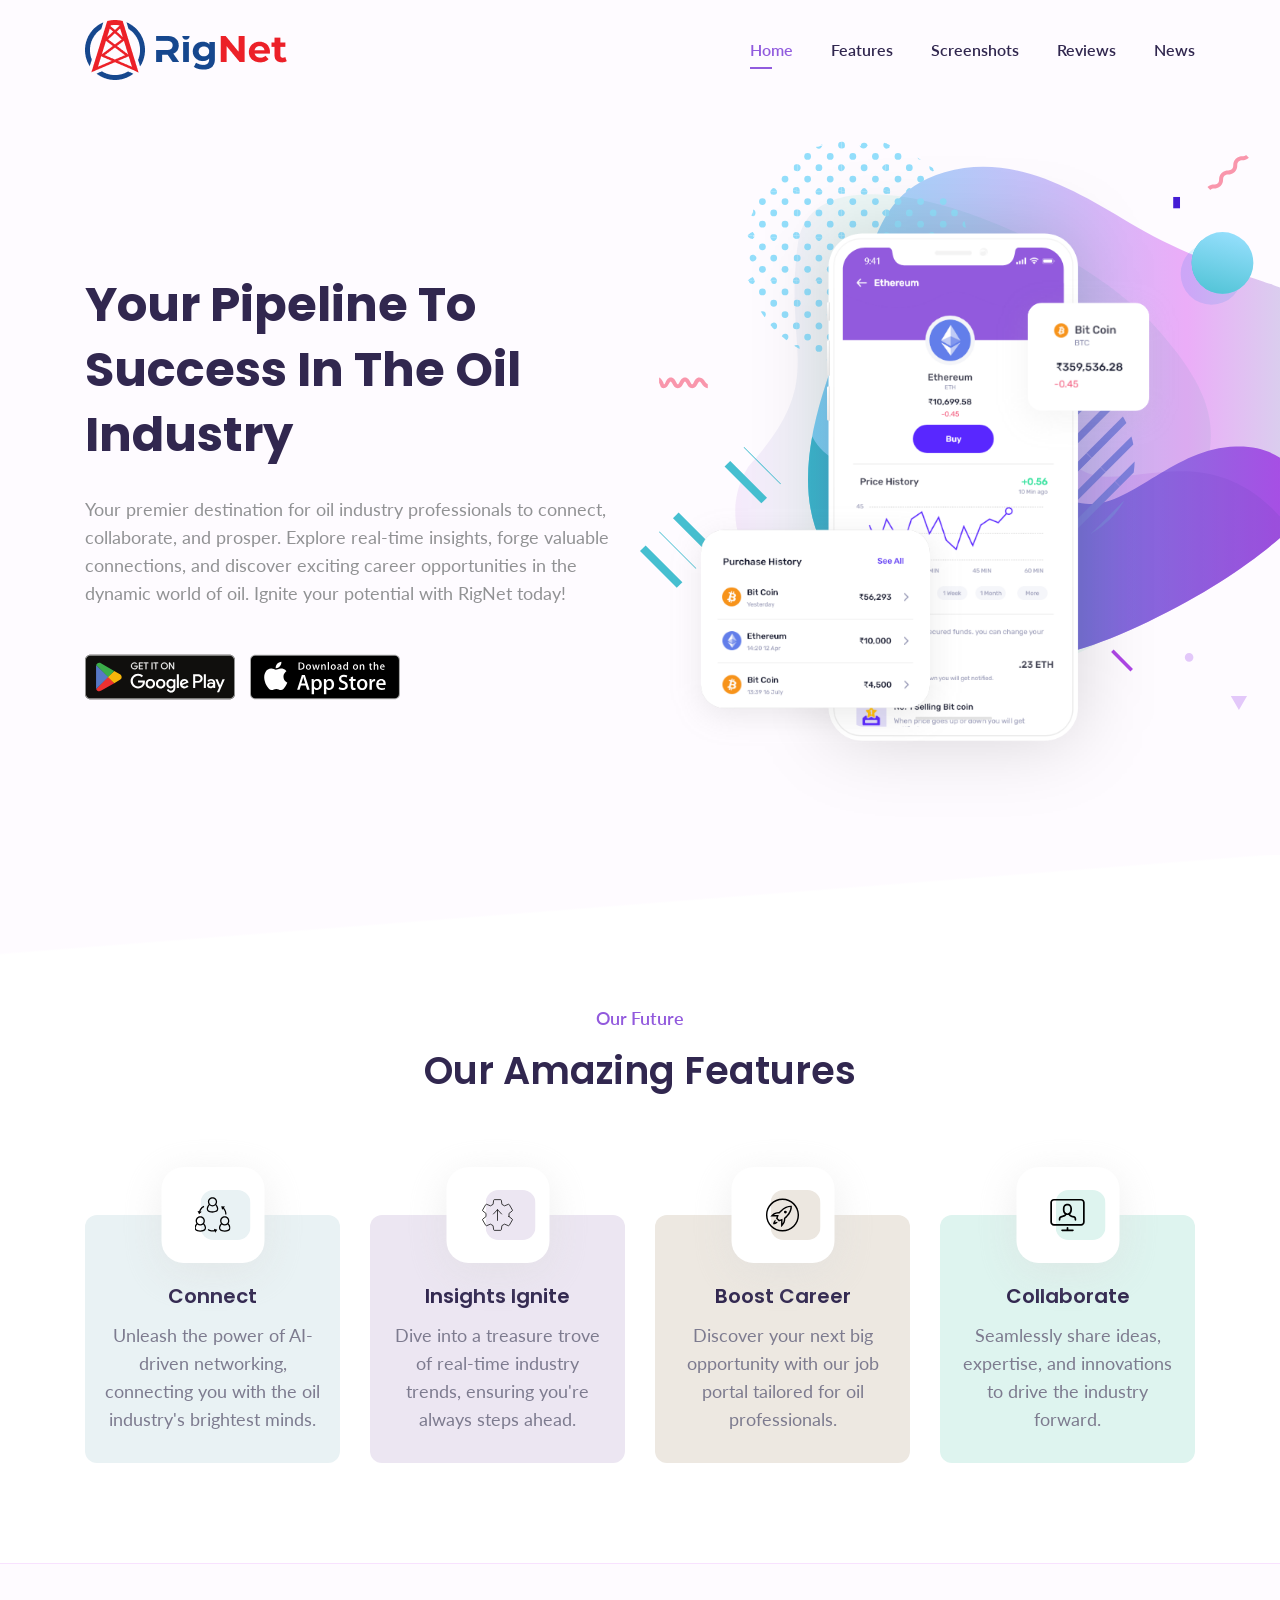
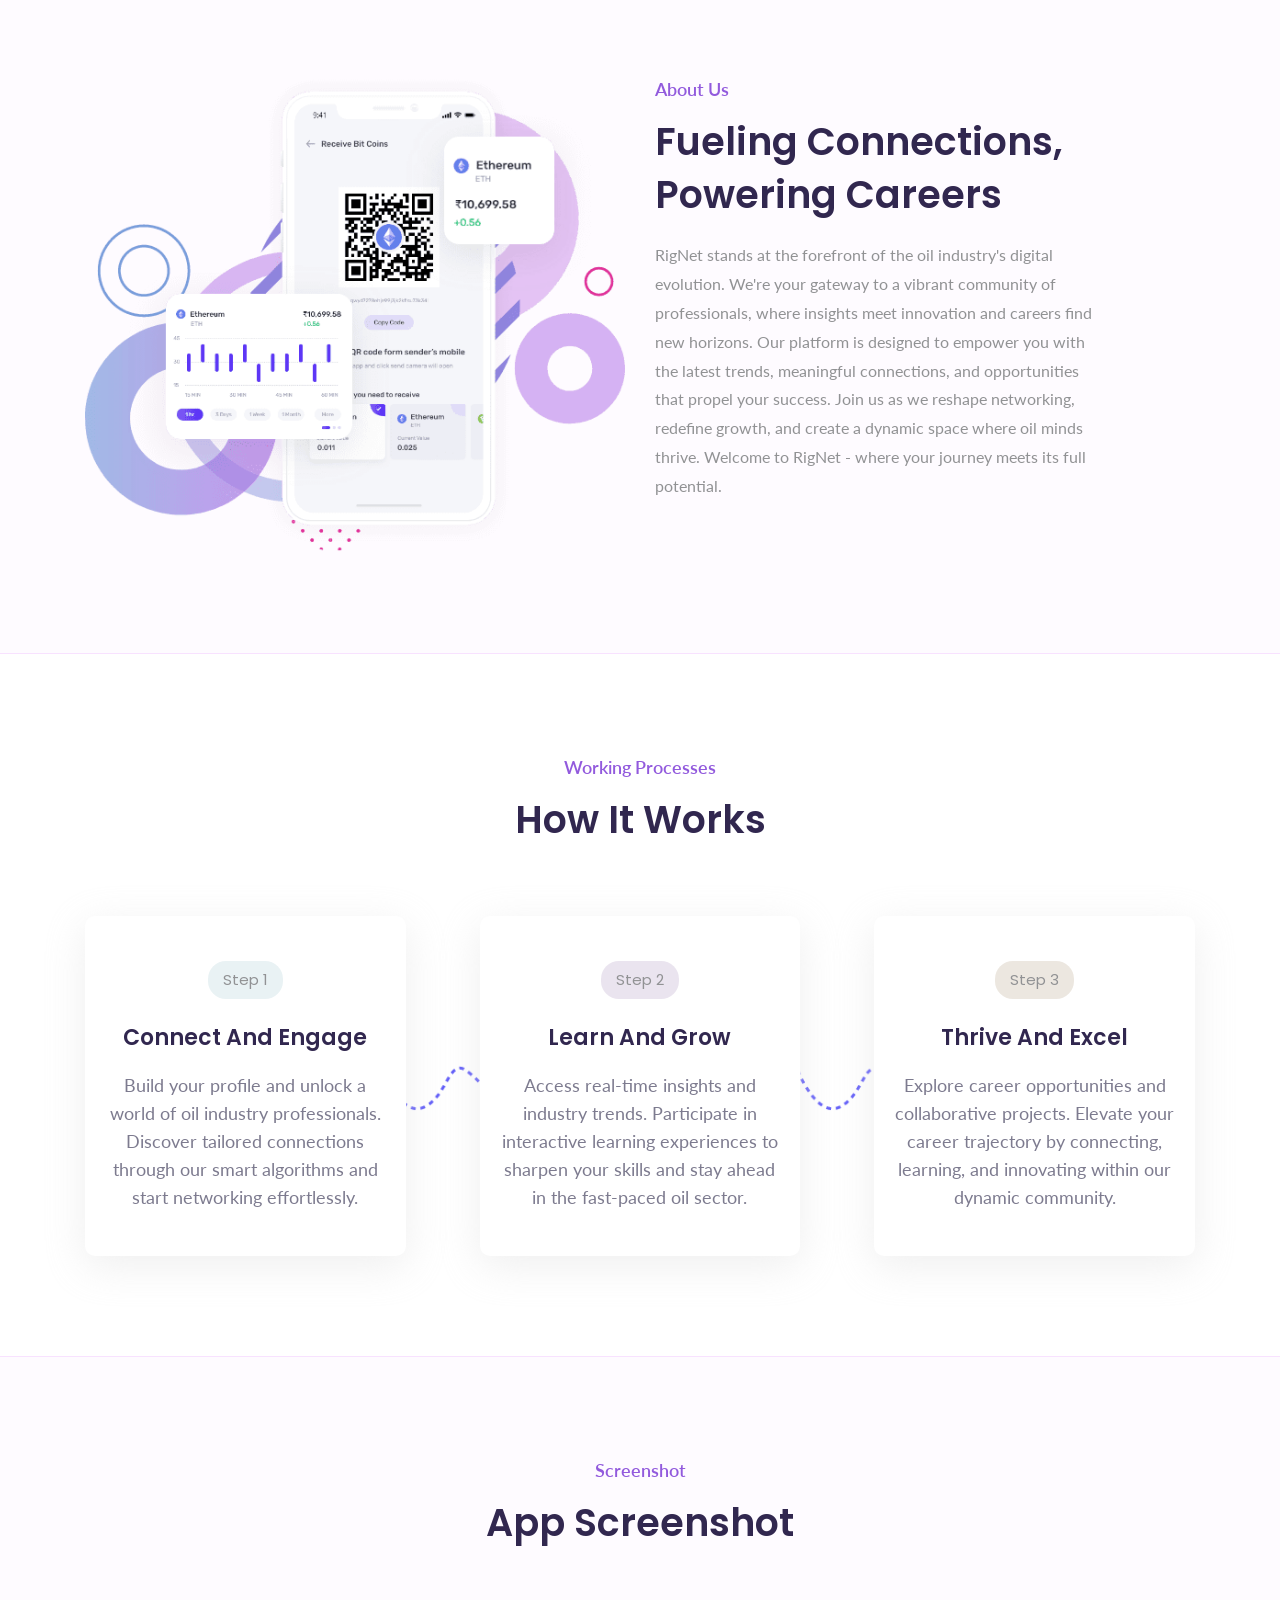
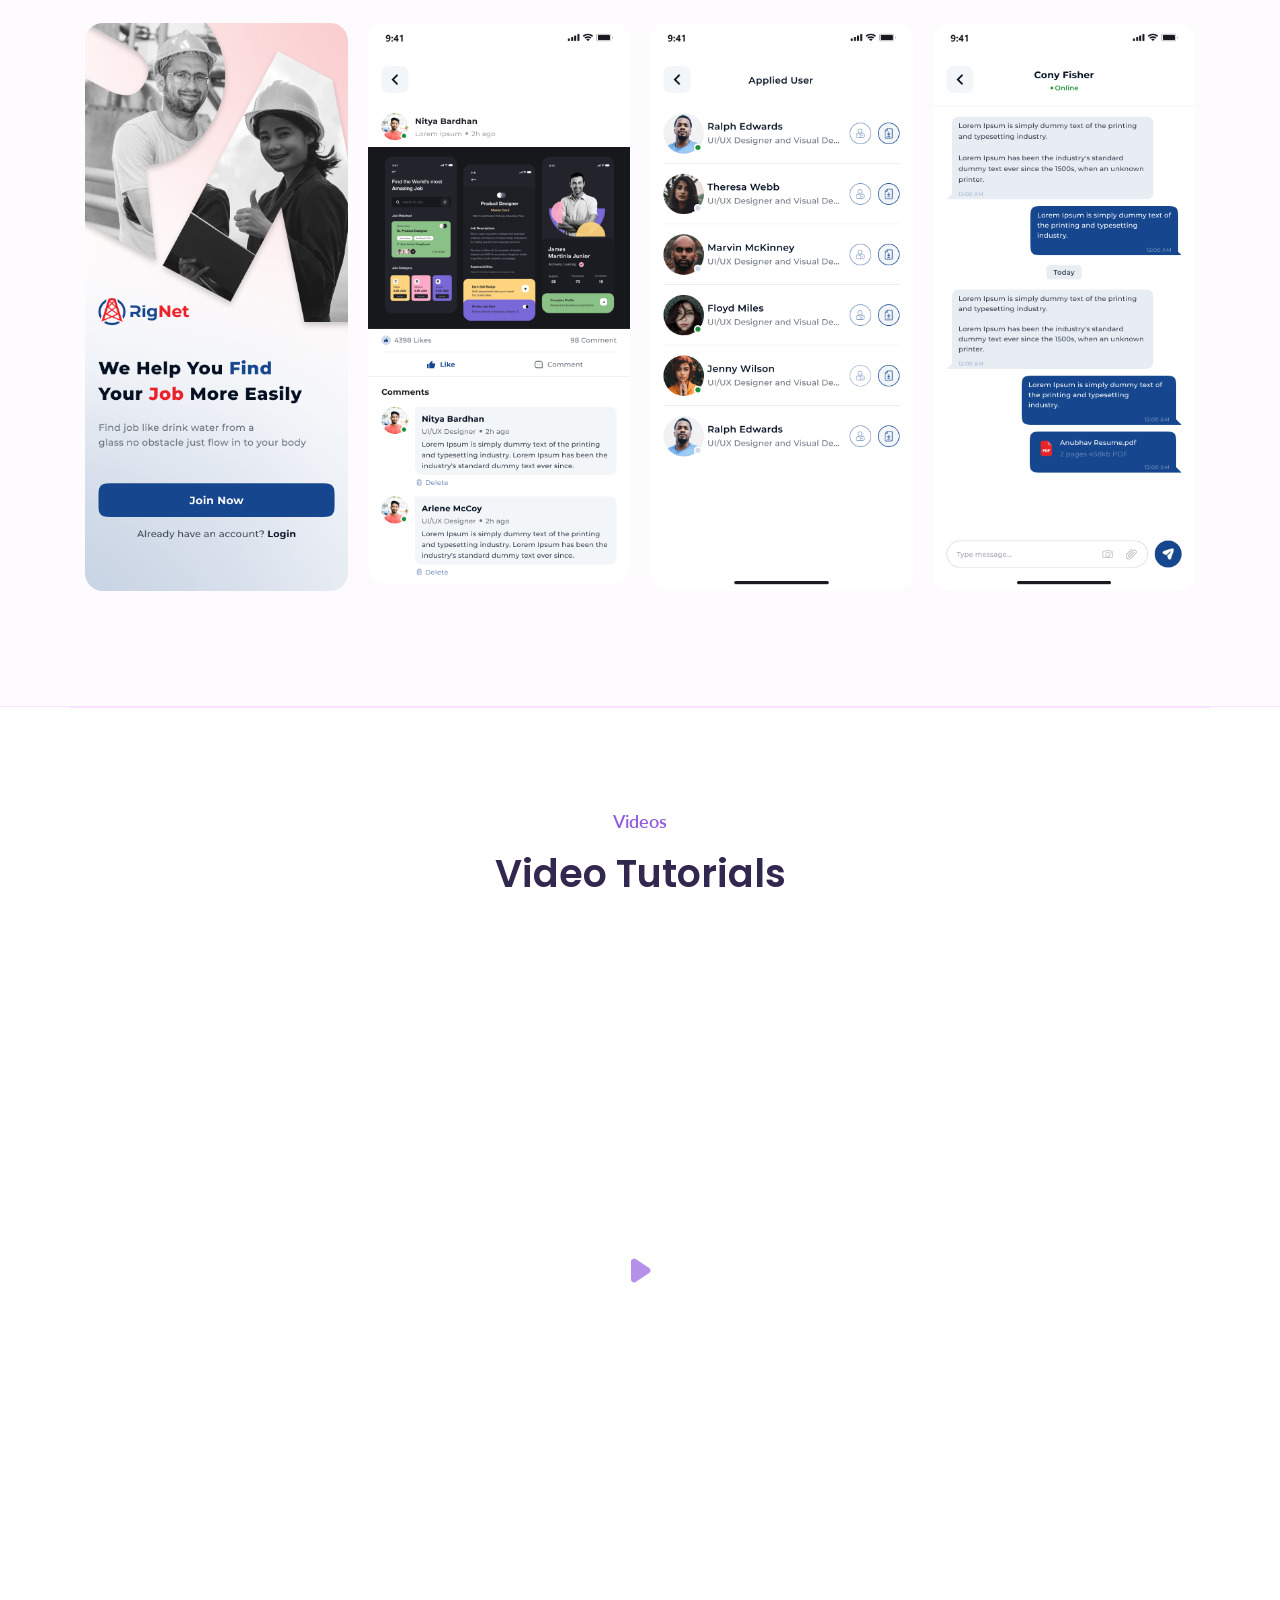
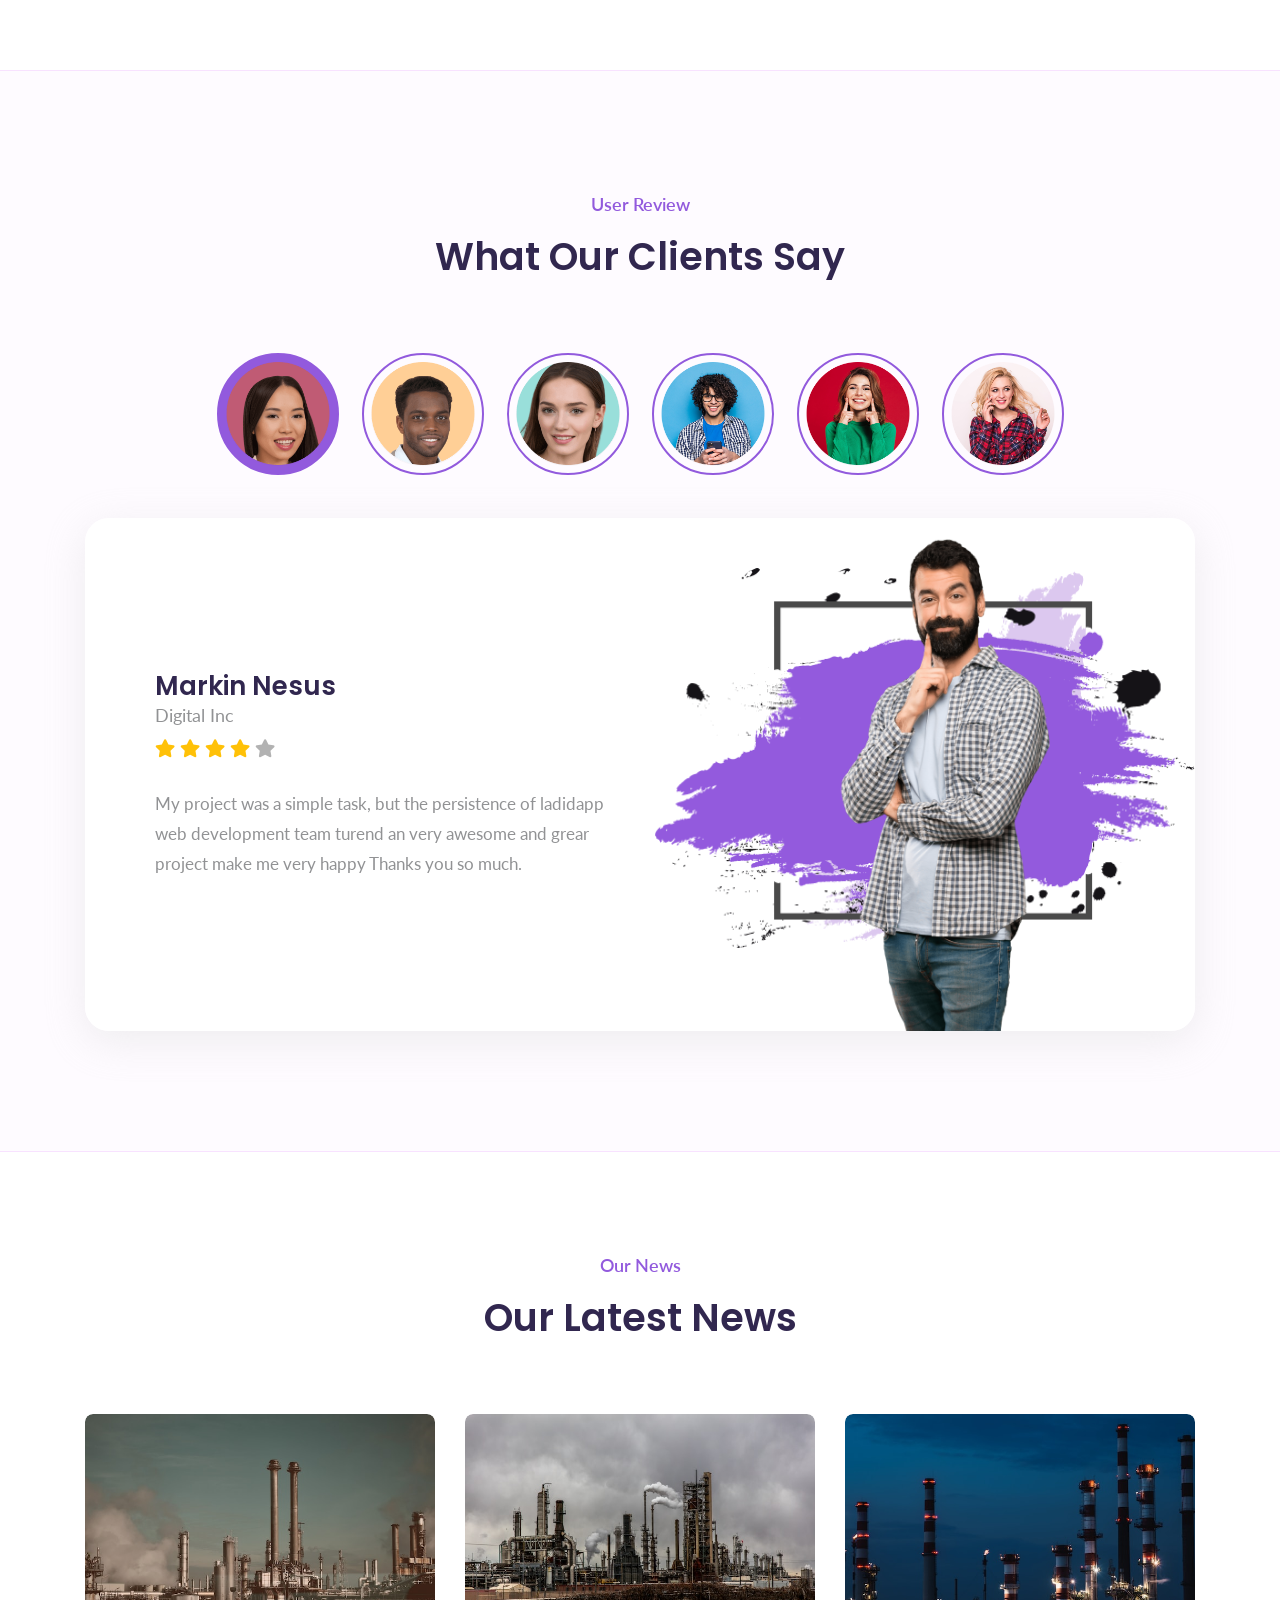
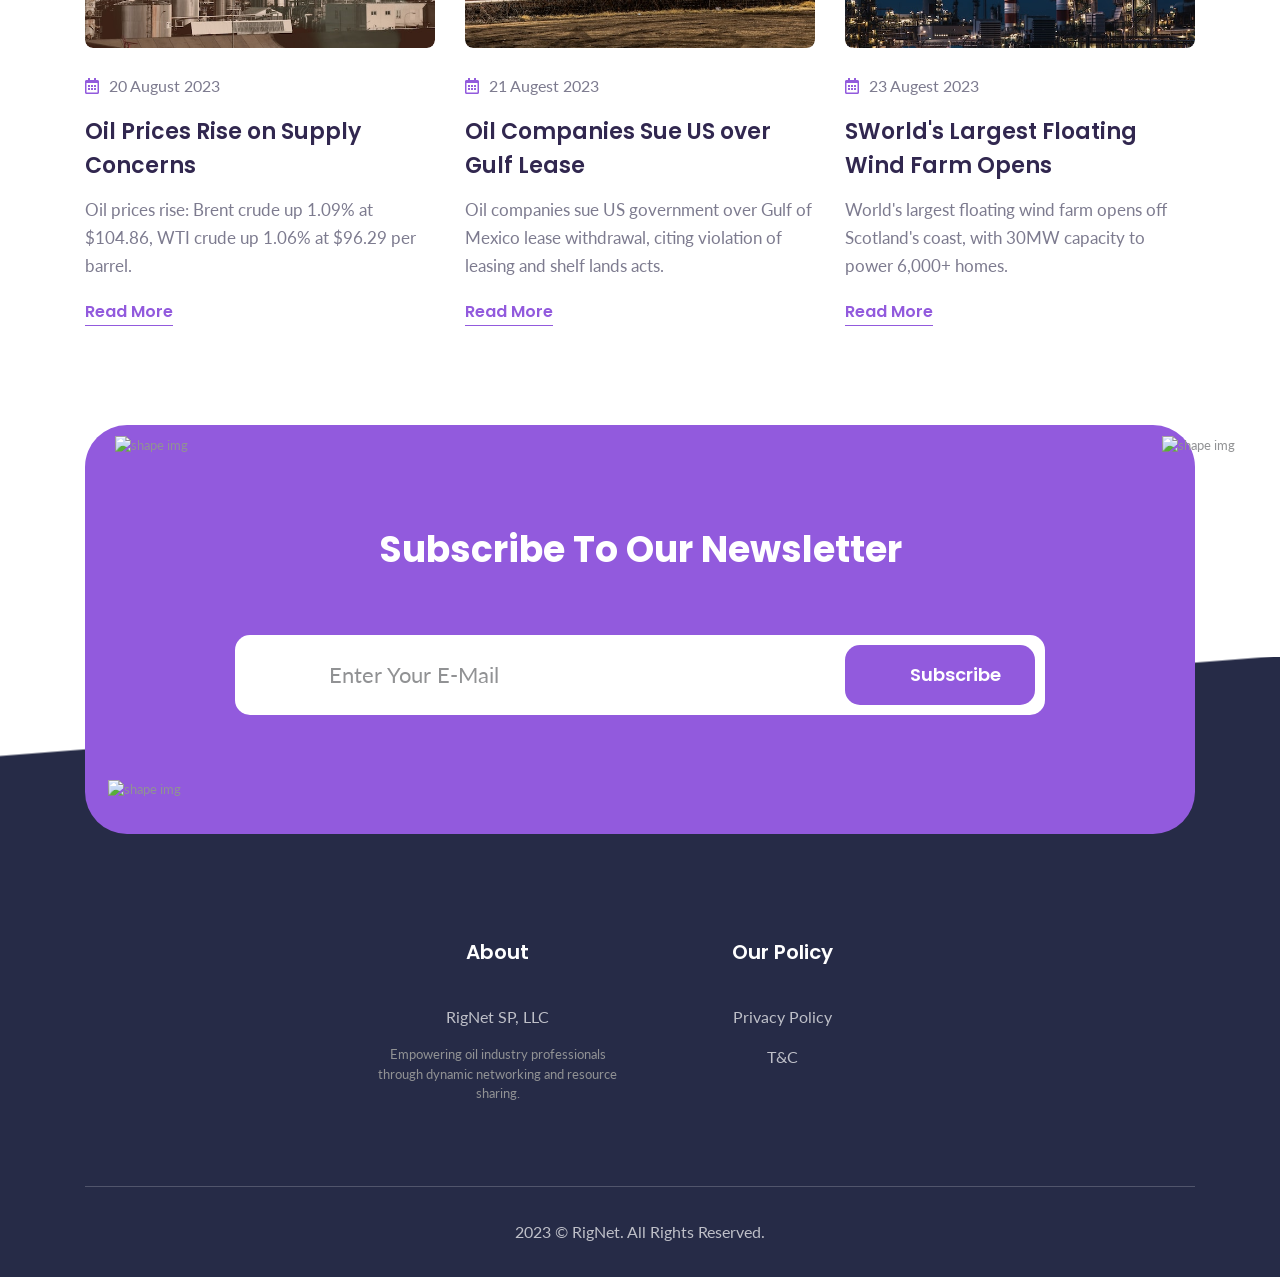
==== commit 5af3af10: "Updated code: add feature X" ====
--- a/Rignet/Index.html
+++ b/Rignet/Index.html
@@ -9,13 +9,14 @@
     <meta name="description" content="RigNet: The Premier Networking Platform for Oil Industry Professionals. Connect, Collaborate, and Ignite Your Career in the Oil Sector.">
     <meta name="keywords" content="RigNet, Oil Industry, Networking, Professionals, Career, Collaboration">
     <title>RigNet</title>
-    <link href="assets/images/favicon/favicon.ico" rel="icon"/>
+    <link href="assets/images/favicon/favicon.png" rel="icon"/>
     <!--  Fonts -->
     <link rel="preconnect" href="https://fonts.gstatic.com"/>
     <link href="https://fonts.googleapis.com/css2?family=Lato:ital,wght@0,400;0,700;1,400;1,700&amp;family=Poppins:ital,wght@0,400;0,500;0,600;0,700;1,400;1,500;1,600;1,700&amp;display=swap" rel="stylesheet"/>
     <!--  Stylesheets-->
     <link href="assets/css/vendor.min.css" rel="stylesheet"/>
     <link href="assets/css/style.css" rel="stylesheet"/>
+    <script src="https://code.jquery.com/jquery-3.6.0.min.js"></script>
   </head>
   <body class="body-scroll">
     <!-- Document Wrapper-->
@@ -65,14 +66,47 @@
                   <p class="hero-bio">Your premier destination for oil industry professionals to connect, collaborate, and prosper. Explore real-time insights, forge valuable connections, and discover exciting career opportunities in the dynamic world of oil. Ignite your potential with RigNet today!</p>
                  
                   <div class="hero-action">
-                    <a class="btn btn--primary" href="javascript:void(0)"> 
-                      <svg xmlns="http://www.w3.org/2000/svg" width="28.114" height="31.16" viewBox="0 0 28.114 31.16">
-                        <path id="app" d="M37.384,12.606,16.12.451A3.425,3.425,0,0,0,11,3.425V27.734a3.425,3.425,0,0,0,5.125,2.974L37.383,18.554a3.425,3.425,0,0,0,0-5.948ZM28.17,9.732,25.25,13.8,18.267,4.071ZM14.286,29.071a1.336,1.336,0,0,1-.542-.17,1.352,1.352,0,0,1-.671-1.166V3.425a1.342,1.342,0,0,1,1.212-1.339L23.971,15.58Zm3.98-1.982,6.983-9.728,2.92,4.067ZM36.353,16.75l-6.37,3.641L26.529,15.58l3.454-4.811,6.37,3.641a1.348,1.348,0,0,1,0,2.34Z" transform="translate(-10.995)"></path>
-                      </svg><span>PlayStore</span></a>
-                      <a class="btn btn--primary" href="javascript:void(0)"> 
-                        <svg xmlns="http://www.w3.org/2000/svg" fill="#000000" width="28.114" height="31.18" viewBox="-52.01 0 560.035 560.035">
-                          <path d="M380.844 297.529c.787 84.752 74.349 112.955 75.164 113.314-.622 1.988-11.754 40.191-38.756 79.652-23.343 34.117-47.568 68.107-85.731 68.811-37.499.691-49.557-22.236-92.429-22.236-42.859 0-56.256 21.533-91.753 22.928-36.837 1.395-64.889-36.891-88.424-70.883-48.093-69.53-84.846-196.475-35.496-282.165 24.516-42.554 68.328-69.501 115.882-70.192 36.173-.69 70.315 24.336 92.429 24.336 22.1 0 63.59-30.096 107.208-25.676 18.26.76 69.517 7.376 102.429 55.552-2.652 1.644-61.159 35.704-60.523 106.559M310.369 89.418C329.926 65.745 343.089 32.79 339.498 0 311.308 1.133 277.22 18.785 257 42.445c-18.121 20.952-33.991 54.487-29.709 86.628 31.421 2.431 63.52-15.967 83.078-39.655"/>
-                        </svg><span>AppStore</span></a>
+                    <a href="https://play.google.com" target="_blank"> 
+<svg xmlns="http://www.w3.org/2000/svg" xmlns:cc="http://creativecommons.org/ns#" xmlns:dc="http://purl.org/dc/elements/1.1/" xmlns:rdf="http://www.w3.org/1999/02/22-rdf-syntax-ns#" id="svg51" width="150px" height="50px" version="1.1" viewBox="0 0 180 53.333" xml:space="preserve"><metadata id="metadata9"><rdf:RDF><cc:Work rdf:about=""><dc:format>image/svg+xml</dc:format><dc:type rdf:resource="http://purl.org/dc/dcmitype/StillImage"/></cc:Work></rdf:RDF></metadata><path id="path11" d="m173.33 53.333h-166.66c-3.6666 0-6.6665-2.9999-6.6665-6.6665v-39.999c0-3.6666 2.9999-6.6665 6.6665-6.6665h166.66c3.6666 0 6.6665 2.9999 6.6665 6.6665v39.999c0 3.6666-2.9999 6.6665-6.6665 6.6665" fill="#100f0d" stroke-width=".13333"/><path id="path13" d="m173.33 1e-3h-166.66c-3.6666 0-6.6665 2.9999-6.6665 6.6665v39.999c0 3.6666 2.9999 6.6665 6.6665 6.6665h166.66c3.6666 0 6.6665-2.9999 6.6665-6.6665v-39.999c0-3.6666-2.9999-6.6665-6.6665-6.6665zm0 1.0661c3.0879 0 5.5999 2.5125 5.5999 5.6004v39.999c0 3.0879-2.5119 5.6004-5.5999 5.6004h-166.66c-3.0879 0-5.5993-2.5125-5.5993-5.6004v-39.999c0-3.0879 2.5114-5.6004 5.5993-5.6004h166.66" fill="#a2a2a1" stroke-width=".13333"/><path id="path35" d="m142.58 40h2.4879v-16.669h-2.4879zm22.409-10.664-2.8519 7.2264h-0.0853l-2.9599-7.2264h-2.6799l4.4399 10.1-2.5319 5.6185h2.5946l6.8412-15.718zm-14.11 8.7706c-0.81331 0-1.9506-0.40786-1.9506-1.4156 0-1.2865 1.416-1.7797 2.6373-1.7797 1.0933 0 1.6093 0.23546 2.2733 0.55732-0.19333 1.5442-1.5226 2.6379-2.9599 2.6379zm0.30133-9.1352c-1.8013 0-3.6666 0.79371-4.4386 2.5521l2.208 0.92184c0.47198-0.92184 1.3506-1.2218 2.2733-1.2218 1.2866 0 2.5946 0.77131 2.6159 2.1442v0.17133c-0.45066-0.25733-1.416-0.64318-2.5946-0.64318-2.3813 0-4.8039 1.3077-4.8039 3.7524 0 2.2302 1.952 3.6671 4.1386 3.6671 1.672 0 2.5959-0.75054 3.1732-1.6301h0.0867v1.2874h2.4026v-6.391c0-2.9593-2.2106-4.6103-5.0612-4.6103zm-15.376 2.3937h-3.5386v-5.7133h3.5386c1.86 0 2.9159 1.5396 2.9159 2.8566 0 1.2917-1.056 2.8567-2.9159 2.8567zm-0.064-8.0337h-5.9614v16.669h2.4869v-6.3149h3.4746c2.7573 0 5.4679-1.9958 5.4679-5.1765 0-3.1801-2.7106-5.1769-5.4679-5.1769zm-32.507 14.778c-1.7188 0-3.1573-1.4396-3.1573-3.415 0-1.9984 1.4385-3.4583 3.1573-3.4583 1.6969 0 3.0286 1.46 3.0286 3.4583 0 1.9754-1.3317 3.415-3.0286 3.415zm2.8567-7.8403h-0.086c-0.55826-0.66572-1.6328-1.2672-2.9853-1.2672-2.8359 0-5.4348 2.4921-5.4348 5.6925 0 3.1786 2.5989 5.6488 5.4348 5.6488 1.3525 0 2.427-0.6016 2.9853-1.2885h0.086v0.81558c0 2.1703-1.1598 3.3296-3.0286 3.3296-1.5245 0-2.4697-1.0953-2.8567-2.0188l-2.1691 0.90206c0.62238 1.503 2.2759 3.351 5.0259 3.351 2.9218 0 5.392-1.7188 5.392-5.9077v-10.181h-2.3634zm4.0822 9.7304h2.4906v-16.669h-2.4906zm6.164-5.4988c-0.0641-2.1911 1.6978-3.3078 2.9645-3.3078 0.98851 0 1.8254 0.49425 2.1057 1.2026zm7.7326-1.8906c-0.47238-1.2666-1.9114-3.6082-4.8541-3.6082-2.9218 0-5.3488 2.2983-5.3488 5.6707 0 3.1791 2.4062 5.6707 5.6275 5.6707 2.5989 0 4.1031-1.589 4.7264-2.513l-1.9333-1.289c-0.64465 0.94531-1.5249 1.5682-2.7931 1.5682-1.2666 0-2.1692-0.58012-2.7483-1.7186l7.5815-3.1359zm-60.409-1.8682v2.4057h5.7565c-0.17186 1.3532-0.62292 2.3411-1.3104 3.0286-0.83798 0.83745-2.1483 1.7614-4.4462 1.7614-3.5443 0-6.315-2.8567-6.315-6.4009s2.7707-6.4013 6.315-6.4013c1.9118 0 3.3077 0.75198 4.3388 1.7186l1.6974-1.6973c-1.4396-1.3745-3.351-2.427-6.0362-2.427-4.8552 0-8.9363 3.9524-8.9363 8.807 0 4.8541 4.0811 8.8066 8.9363 8.8066 2.6202 0 4.5967-0.85932 6.143-2.4702 1.5896-1.5896 2.0838-3.8234 2.0838-5.628 0-0.55785-0.04333-1.0734-0.1292-1.5032zm14.772 7.3675c-1.7188 0-3.201-1.4177-3.201-3.4368 0-2.0406 1.4822-3.4364 3.201-3.4364 1.7181 0 3.2003 1.3958 3.2003 3.4364 0 2.0191-1.4822 3.4368-3.2003 3.4368zm0-9.1075c-3.137 0-5.6927 2.3842-5.6927 5.6707 0 3.265 2.5557 5.6707 5.6927 5.6707 3.1358 0 5.692-2.4057 5.692-5.6707 0-3.2865-2.5562-5.6707-5.692-5.6707zm12.417 9.1075c-1.7176 0-3.2003-1.4177-3.2003-3.4368 0-2.0406 1.4828-3.4364 3.2003-3.4364 1.7188 0 3.2005 1.3958 3.2005 3.4364 0 2.0191-1.4817 3.4368-3.2005 3.4368zm0-9.1075c-3.1358 0-5.6915 2.3842-5.6915 5.6707 0 3.265 2.5557 5.6707 5.6915 5.6707 3.137 0 5.6927-2.4057 5.6927-5.6707 0-3.2865-2.5557-5.6707-5.6927-5.6707" fill="#fff" stroke-width=".13333"/><path id="path37" d="m27.622 25.899-14.194 15.066c5.34e-4 0.0031 0.0016 0.0057 0.0021 0.0089 0.43532 1.636 1.9296 2.8406 3.703 2.8406 0.70892 0 1.3745-0.19166 1.9453-0.52812l0.04533-0.02656 15.978-9.22-7.479-8.141" fill="#eb3131" stroke-width=".13333"/><path id="path39" d="m41.983 23.334-0.0136-0.0093-6.8982-3.999-7.7717 6.9156 7.7987 7.7977 6.8618-3.9592c1.203-0.64945 2.0197-1.9177 2.0197-3.3802 0-1.452-0.80571-2.7139-1.9968-3.3655" fill="#f6b60b" stroke-width=".13333"/><path id="path41" d="m13.426 12.37c-0.08533 0.31466-0.13018 0.64425-0.13018 0.98651v26.623c0 0.34162 0.04432 0.67233 0.13072 0.98587l14.684-14.681-14.684-13.914" fill="#5778c5" stroke-width=".13333"/><path id="path43" d="m27.727 26.668 7.3473-7.3451-15.96-9.2534c-0.58012-0.34746-1.2572-0.54799-1.9817-0.54799-1.7734 0-3.2697 1.2068-3.7051 2.8447-5.34e-4 0.0016-5.34e-4 0.0027-5.34e-4 0.0041l14.3 14.298" fill="#3bad49" stroke-width=".13333"/><path id="path33" d="m63.193 13.042h-3.8895v0.96251h2.9146c-0.0792 0.78545-0.39172 1.4021-0.91878 1.85-0.52705 0.44799-1.2 0.67292-1.9958 0.67292-0.87291 0-1.6125-0.30413-2.2186-0.90824-0.59385-0.61665-0.89584-1.3792-0.89584-2.2979 0-0.91864 0.30199-1.6812 0.89584-2.2978 0.60612-0.60412 1.3457-0.90624 2.2186-0.90624 0.44799 0 0.87504 0.07707 1.2666 0.24586 0.39172 0.16866 0.70625 0.40412 0.95211 0.70625l0.73958-0.73958c-0.33546-0.38132-0.76038-0.67292-1.2876-0.88544-0.52705-0.21253-1.077-0.31453-1.6708-0.31453-1.1645 0-2.1519 0.40412-2.9582 1.2104-0.80625 0.80825-1.2104 1.8041-1.2104 2.9811 0 1.177 0.40412 2.175 1.2104 2.9813 0.80625 0.80611 1.7937 1.2104 2.9582 1.2104 1.2229 0 2.1979-0.39172 2.9479-1.1876 0.66038-0.66238 0.99784-1.5582 0.99784-2.679 0-0.1896-0.02293-0.39172-0.05627-0.60425zm1.5068-3.7332v8.0249h4.6852v-0.98544h-3.654v-2.5457h3.2958v-0.96251h-3.2958v-2.5437h3.654v-0.98758zm11.255 0.98758v-0.98758h-5.5145v0.98758h2.2417v7.0373h1.0312v-7.0373zm4.9925-0.98758h-1.0312v8.0249h1.0312zm6.8066 0.98758v-0.98758h-5.5144v0.98758h2.2415v7.0373h1.0312v-7.0373zm10.406 0.05626c-0.79585-0.81877-1.7708-1.2229-2.9354-1.2229-1.1666 0-2.1415 0.40412-2.9374 1.2104-0.79585 0.79585-1.1874 1.7937-1.1874 2.9811s0.39159 2.1854 1.1874 2.9813c0.79585 0.80611 1.7708 1.2104 2.9374 1.2104 1.1541 0 2.1395-0.40426 2.9354-1.2104 0.79585-0.79585 1.1874-1.7938 1.1874-2.9813 0-1.177-0.39159-2.1729-1.1874-2.9686zm-5.1332 0.67078c0.59372-0.60412 1.3229-0.90624 2.1978-0.90624 0.87291 0 1.6021 0.30213 2.1854 0.90624 0.59372 0.59372 0.88531 1.3686 0.88531 2.2978 0 0.93131-0.29159 1.7041-0.88531 2.2979-0.58332 0.60412-1.3125 0.90824-2.1854 0.90824-0.87491 0-1.6041-0.30413-2.1978-0.90824-0.58132-0.60625-0.87291-1.3666-0.87291-2.2979 0-0.92918 0.29159-1.6916 0.87291-2.2978zm8.7706 1.3125-0.0437-1.548h0.0437l4.0791 6.5457h1.077v-8.0249h-1.0312v4.6957l0.0437 1.548h-0.0437l-3.8999-6.2437h-1.2562v8.0249h1.0312z" fill="#fff" stroke="#fff" stroke-miterlimit="10" stroke-width=".26666"/></svg>                      <a class="" href="javascript:void(0)"> 
+                        &nbsp;  &nbsp;  &nbsp;</a><a href="https://apps.apple.com" target="_blank"><svg xmlns="http://www.w3.org/2000/svg" xmlns:xlink="http://www.w3.org/1999/xlink" version="1.1" id="US_UK_Download_on_the" x="0px" y="0px" width="150px" height="50px" viewBox="0 0 135 40" enable-background="new 0 0 135 40" xml:space="preserve">
+                          <g>
+                            <path fill="#A6A6A6" d="M130.197,40H4.729C2.122,40,0,37.872,0,35.267V4.726C0,2.12,2.122,0,4.729,0h125.468   C132.803,0,135,2.12,135,4.726v30.541C135,37.872,132.803,40,130.197,40L130.197,40z"/>
+                            <path d="M134.032,35.268c0,2.116-1.714,3.83-3.834,3.83H4.729c-2.119,0-3.839-1.714-3.839-3.83V4.725   c0-2.115,1.72-3.835,3.839-3.835h125.468c2.121,0,3.834,1.72,3.834,3.835L134.032,35.268L134.032,35.268z"/>
+                            <g>
+                              <g>
+                                <path fill="#FFFFFF" d="M30.128,19.784c-0.029-3.223,2.639-4.791,2.761-4.864c-1.511-2.203-3.853-2.504-4.676-2.528     c-1.967-0.207-3.875,1.177-4.877,1.177c-1.022,0-2.565-1.157-4.228-1.123c-2.14,0.033-4.142,1.272-5.24,3.196     c-2.266,3.923-0.576,9.688,1.595,12.859c1.086,1.553,2.355,3.287,4.016,3.226c1.625-0.067,2.232-1.036,4.193-1.036     c1.943,0,2.513,1.036,4.207,0.997c1.744-0.028,2.842-1.56,3.89-3.127c1.255-1.78,1.759-3.533,1.779-3.623     C33.507,24.924,30.161,23.647,30.128,19.784z"/>
+                                <path fill="#FFFFFF" d="M26.928,10.306c0.874-1.093,1.472-2.58,1.306-4.089c-1.265,0.056-2.847,0.875-3.758,1.944     c-0.806,0.942-1.526,2.486-1.34,3.938C24.557,12.205,26.016,11.382,26.928,10.306z"/>
+                              </g>
+                            </g>
+                            <g>
+                              <path fill="#FFFFFF" d="M53.645,31.504h-2.271l-1.244-3.909h-4.324l-1.185,3.909h-2.211l4.284-13.308h2.646L53.645,31.504z     M49.755,25.955L48.63,22.48c-0.119-0.355-0.342-1.191-0.671-2.507h-0.04c-0.131,0.566-0.342,1.402-0.632,2.507l-1.105,3.475    H49.755z"/>
+                              <path fill="#FFFFFF" d="M64.662,26.588c0,1.632-0.441,2.922-1.323,3.869c-0.79,0.843-1.771,1.264-2.942,1.264    c-1.264,0-2.172-0.454-2.725-1.362h-0.04v5.055h-2.132V25.067c0-1.026-0.027-2.079-0.079-3.159h1.875l0.119,1.521h0.04    c0.711-1.146,1.79-1.718,3.238-1.718c1.132,0,2.077,0.447,2.833,1.342C64.284,23.949,64.662,25.127,64.662,26.588z M62.49,26.666    c0-0.934-0.21-1.704-0.632-2.31c-0.461-0.632-1.08-0.948-1.856-0.948c-0.526,0-1.004,0.176-1.431,0.523    c-0.428,0.35-0.708,0.807-0.839,1.373c-0.066,0.264-0.099,0.48-0.099,0.65v1.6c0,0.698,0.214,1.287,0.642,1.768    s0.984,0.721,1.668,0.721c0.803,0,1.428-0.31,1.875-0.928C62.266,28.496,62.49,27.68,62.49,26.666z"/>
+                              <path fill="#FFFFFF" d="M75.699,26.588c0,1.632-0.441,2.922-1.324,3.869c-0.789,0.843-1.77,1.264-2.941,1.264    c-1.264,0-2.172-0.454-2.724-1.362H68.67v5.055h-2.132V25.067c0-1.026-0.027-2.079-0.079-3.159h1.875l0.119,1.521h0.04    c0.71-1.146,1.789-1.718,3.238-1.718c1.131,0,2.076,0.447,2.834,1.342C75.32,23.949,75.699,25.127,75.699,26.588z M73.527,26.666    c0-0.934-0.211-1.704-0.633-2.31c-0.461-0.632-1.078-0.948-1.855-0.948c-0.527,0-1.004,0.176-1.432,0.523    c-0.428,0.35-0.707,0.807-0.838,1.373c-0.065,0.264-0.099,0.48-0.099,0.65v1.6c0,0.698,0.214,1.287,0.64,1.768    c0.428,0.48,0.984,0.721,1.67,0.721c0.803,0,1.428-0.31,1.875-0.928C73.303,28.496,73.527,27.68,73.527,26.666z"/>
+                              <path fill="#FFFFFF" d="M88.039,27.772c0,1.132-0.393,2.053-1.182,2.764c-0.867,0.777-2.074,1.165-3.625,1.165    c-1.432,0-2.58-0.276-3.449-0.829l0.494-1.777c0.936,0.566,1.963,0.85,3.082,0.85c0.803,0,1.428-0.182,1.877-0.544    c0.447-0.362,0.67-0.848,0.67-1.454c0-0.54-0.184-0.995-0.553-1.364c-0.367-0.369-0.98-0.712-1.836-1.029    c-2.33-0.869-3.494-2.142-3.494-3.816c0-1.094,0.408-1.991,1.225-2.689c0.814-0.699,1.9-1.048,3.258-1.048    c1.211,0,2.217,0.211,3.02,0.632l-0.533,1.738c-0.75-0.408-1.598-0.612-2.547-0.612c-0.75,0-1.336,0.185-1.756,0.553    c-0.355,0.329-0.533,0.73-0.533,1.205c0,0.526,0.203,0.961,0.611,1.303c0.355,0.316,1,0.658,1.936,1.027    c1.145,0.461,1.986,1,2.527,1.618C87.77,26.081,88.039,26.852,88.039,27.772z"/>
+                              <path fill="#FFFFFF" d="M95.088,23.508h-2.35v4.659c0,1.185,0.414,1.777,1.244,1.777c0.381,0,0.697-0.033,0.947-0.099l0.059,1.619    c-0.42,0.157-0.973,0.236-1.658,0.236c-0.842,0-1.5-0.257-1.975-0.77c-0.473-0.514-0.711-1.376-0.711-2.587v-4.837h-1.4v-1.6h1.4    v-1.757l2.094-0.632v2.389h2.35V23.508z"/>
+                              <path fill="#FFFFFF" d="M105.691,26.627c0,1.475-0.422,2.686-1.264,3.633c-0.883,0.975-2.055,1.461-3.516,1.461    c-1.408,0-2.529-0.467-3.365-1.401s-1.254-2.113-1.254-3.534c0-1.487,0.43-2.705,1.293-3.652c0.861-0.948,2.023-1.422,3.484-1.422    c1.408,0,2.541,0.467,3.396,1.402C105.283,24.021,105.691,25.192,105.691,26.627z M103.479,26.696    c0-0.885-0.189-1.644-0.572-2.277c-0.447-0.766-1.086-1.148-1.914-1.148c-0.857,0-1.508,0.383-1.955,1.148    c-0.383,0.634-0.572,1.405-0.572,2.317c0,0.885,0.189,1.644,0.572,2.276c0.461,0.766,1.105,1.148,1.936,1.148    c0.814,0,1.453-0.39,1.914-1.168C103.281,28.347,103.479,27.58,103.479,26.696z"/>
+                              <path fill="#FFFFFF" d="M112.621,23.783c-0.211-0.039-0.436-0.059-0.672-0.059c-0.75,0-1.33,0.283-1.738,0.85    c-0.355,0.5-0.533,1.132-0.533,1.895v5.035h-2.131l0.02-6.574c0-1.106-0.027-2.113-0.08-3.021h1.857l0.078,1.836h0.059    c0.225-0.631,0.58-1.139,1.066-1.52c0.475-0.343,0.988-0.514,1.541-0.514c0.197,0,0.375,0.014,0.533,0.039V23.783z"/>
+                              <path fill="#FFFFFF" d="M122.156,26.252c0,0.382-0.025,0.704-0.078,0.967h-6.396c0.025,0.948,0.334,1.673,0.928,2.173    c0.539,0.447,1.236,0.671,2.092,0.671c0.947,0,1.811-0.151,2.588-0.454l0.334,1.48c-0.908,0.396-1.98,0.593-3.217,0.593    c-1.488,0-2.656-0.438-3.506-1.313c-0.848-0.875-1.273-2.05-1.273-3.524c0-1.447,0.395-2.652,1.186-3.613    c0.828-1.026,1.947-1.539,3.355-1.539c1.383,0,2.43,0.513,3.141,1.539C121.873,24.047,122.156,25.055,122.156,26.252z     M120.123,25.699c0.014-0.632-0.125-1.178-0.414-1.639c-0.369-0.593-0.936-0.889-1.699-0.889c-0.697,0-1.264,0.289-1.697,0.869    c-0.355,0.461-0.566,1.014-0.631,1.658H120.123z"/>
+                            </g>
+                            <g>
+                              <g>
+                                <path fill="#FFFFFF" d="M49.05,10.009c0,1.177-0.353,2.063-1.058,2.658c-0.653,0.549-1.581,0.824-2.783,0.824     c-0.596,0-1.106-0.026-1.533-0.078V6.982c0.557-0.09,1.157-0.136,1.805-0.136c1.145,0,2.008,0.249,2.59,0.747     C48.723,8.156,49.05,8.961,49.05,10.009z M47.945,10.038c0-0.763-0.202-1.348-0.606-1.756c-0.404-0.407-0.994-0.611-1.771-0.611     c-0.33,0-0.611,0.022-0.844,0.068v4.889c0.129,0.02,0.365,0.029,0.708,0.029c0.802,0,1.421-0.223,1.857-0.669     S47.945,10.892,47.945,10.038z"/>
+                                <path fill="#FFFFFF" d="M54.909,11.037c0,0.725-0.207,1.319-0.621,1.785c-0.434,0.479-1.009,0.718-1.727,0.718     c-0.692,0-1.243-0.229-1.654-0.689c-0.41-0.459-0.615-1.038-0.615-1.736c0-0.73,0.211-1.329,0.635-1.794s0.994-0.698,1.712-0.698     c0.692,0,1.248,0.229,1.669,0.688C54.708,9.757,54.909,10.333,54.909,11.037z M53.822,11.071c0-0.435-0.094-0.808-0.281-1.119     c-0.22-0.376-0.533-0.564-0.94-0.564c-0.421,0-0.741,0.188-0.961,0.564c-0.188,0.311-0.281,0.69-0.281,1.138     c0,0.435,0.094,0.808,0.281,1.119c0.227,0.376,0.543,0.564,0.951,0.564c0.4,0,0.714-0.191,0.94-0.574     C53.725,11.882,53.822,11.506,53.822,11.071z"/>
+                                <path fill="#FFFFFF" d="M62.765,8.719l-1.475,4.714h-0.96l-0.611-2.047c-0.155-0.511-0.281-1.019-0.379-1.523h-0.019     c-0.091,0.518-0.217,1.025-0.379,1.523l-0.649,2.047h-0.971l-1.387-4.714h1.077l0.533,2.241c0.129,0.53,0.235,1.035,0.32,1.513     h0.019c0.078-0.394,0.207-0.896,0.389-1.503l0.669-2.25h0.854l0.641,2.202c0.155,0.537,0.281,1.054,0.378,1.552h0.029     c0.071-0.485,0.178-1.002,0.32-1.552l0.572-2.202H62.765z"/>
+                                <path fill="#FFFFFF" d="M68.198,13.433H67.15v-2.7c0-0.832-0.316-1.248-0.95-1.248c-0.311,0-0.562,0.114-0.757,0.343     c-0.193,0.229-0.291,0.499-0.291,0.808v2.796h-1.048v-3.366c0-0.414-0.013-0.863-0.038-1.349h0.921l0.049,0.737h0.029     c0.122-0.229,0.304-0.418,0.543-0.569c0.284-0.176,0.602-0.265,0.95-0.265c0.44,0,0.806,0.142,1.097,0.427     c0.362,0.349,0.543,0.87,0.543,1.562V13.433z"/>
+                                <path fill="#FFFFFF" d="M71.088,13.433h-1.047V6.556h1.047V13.433z"/>
+                                <path fill="#FFFFFF" d="M77.258,11.037c0,0.725-0.207,1.319-0.621,1.785c-0.434,0.479-1.01,0.718-1.727,0.718     c-0.693,0-1.244-0.229-1.654-0.689c-0.41-0.459-0.615-1.038-0.615-1.736c0-0.73,0.211-1.329,0.635-1.794s0.994-0.698,1.711-0.698     c0.693,0,1.248,0.229,1.67,0.688C77.057,9.757,77.258,10.333,77.258,11.037z M76.17,11.071c0-0.435-0.094-0.808-0.281-1.119     c-0.219-0.376-0.533-0.564-0.939-0.564c-0.422,0-0.742,0.188-0.961,0.564c-0.188,0.311-0.281,0.69-0.281,1.138     c0,0.435,0.094,0.808,0.281,1.119c0.227,0.376,0.543,0.564,0.951,0.564c0.4,0,0.713-0.191,0.939-0.574     C76.074,11.882,76.17,11.506,76.17,11.071z"/>
+                                <path fill="#FFFFFF" d="M82.33,13.433h-0.941l-0.078-0.543h-0.029c-0.322,0.433-0.781,0.65-1.377,0.65     c-0.445,0-0.805-0.143-1.076-0.427c-0.246-0.258-0.369-0.579-0.369-0.96c0-0.576,0.24-1.015,0.723-1.319     c0.482-0.304,1.16-0.453,2.033-0.446V10.3c0-0.621-0.326-0.931-0.979-0.931c-0.465,0-0.875,0.117-1.229,0.349l-0.213-0.688     c0.438-0.271,0.979-0.407,1.617-0.407c1.232,0,1.85,0.65,1.85,1.95v1.736C82.262,12.78,82.285,13.155,82.33,13.433z      M81.242,11.813v-0.727c-1.156-0.02-1.734,0.297-1.734,0.95c0,0.246,0.066,0.43,0.201,0.553c0.135,0.123,0.307,0.184,0.512,0.184     c0.23,0,0.445-0.073,0.641-0.218c0.197-0.146,0.318-0.331,0.363-0.558C81.236,11.946,81.242,11.884,81.242,11.813z"/>
+                                <path fill="#FFFFFF" d="M88.285,13.433h-0.93l-0.049-0.757h-0.029c-0.297,0.576-0.803,0.864-1.514,0.864     c-0.568,0-1.041-0.223-1.416-0.669s-0.562-1.025-0.562-1.736c0-0.763,0.203-1.381,0.611-1.853c0.395-0.44,0.879-0.66,1.455-0.66     c0.633,0,1.076,0.213,1.328,0.64h0.02V6.556h1.049v5.607C88.248,12.622,88.26,13.045,88.285,13.433z M87.199,11.445v-0.786     c0-0.136-0.01-0.246-0.029-0.33c-0.059-0.252-0.186-0.464-0.379-0.635c-0.195-0.171-0.43-0.257-0.701-0.257     c-0.391,0-0.697,0.155-0.922,0.466c-0.223,0.311-0.336,0.708-0.336,1.193c0,0.466,0.107,0.844,0.322,1.135     c0.227,0.31,0.533,0.465,0.916,0.465c0.344,0,0.619-0.129,0.828-0.388C87.1,12.069,87.199,11.781,87.199,11.445z"/>
+                                <path fill="#FFFFFF" d="M97.248,11.037c0,0.725-0.207,1.319-0.621,1.785c-0.434,0.479-1.008,0.718-1.727,0.718     c-0.691,0-1.242-0.229-1.654-0.689c-0.41-0.459-0.615-1.038-0.615-1.736c0-0.73,0.211-1.329,0.635-1.794s0.994-0.698,1.713-0.698     c0.691,0,1.248,0.229,1.668,0.688C97.047,9.757,97.248,10.333,97.248,11.037z M96.162,11.071c0-0.435-0.094-0.808-0.281-1.119     c-0.221-0.376-0.533-0.564-0.941-0.564c-0.42,0-0.74,0.188-0.961,0.564c-0.188,0.311-0.281,0.69-0.281,1.138     c0,0.435,0.094,0.808,0.281,1.119c0.227,0.376,0.543,0.564,0.951,0.564c0.4,0,0.715-0.191,0.941-0.574     C96.064,11.882,96.162,11.506,96.162,11.071z"/>
+                                <path fill="#FFFFFF" d="M102.883,13.433h-1.047v-2.7c0-0.832-0.316-1.248-0.951-1.248c-0.311,0-0.562,0.114-0.756,0.343     s-0.291,0.499-0.291,0.808v2.796h-1.049v-3.366c0-0.414-0.012-0.863-0.037-1.349h0.92l0.049,0.737h0.029     c0.123-0.229,0.305-0.418,0.543-0.569c0.285-0.176,0.602-0.265,0.951-0.265c0.439,0,0.805,0.142,1.096,0.427     c0.363,0.349,0.543,0.87,0.543,1.562V13.433z"/>
+                                <path fill="#FFFFFF" d="M109.936,9.504h-1.154v2.29c0,0.582,0.205,0.873,0.611,0.873c0.188,0,0.344-0.016,0.467-0.049     l0.027,0.795c-0.207,0.078-0.479,0.117-0.814,0.117c-0.414,0-0.736-0.126-0.969-0.378c-0.234-0.252-0.35-0.676-0.35-1.271V9.504     h-0.689V8.719h0.689V7.855l1.027-0.31v1.173h1.154V9.504z"/>
+                                <path fill="#FFFFFF" d="M115.484,13.433h-1.049v-2.68c0-0.845-0.316-1.268-0.949-1.268c-0.486,0-0.818,0.245-1,0.735     c-0.031,0.103-0.049,0.229-0.049,0.377v2.835h-1.047V6.556h1.047v2.841h0.02c0.33-0.517,0.803-0.775,1.416-0.775     c0.434,0,0.793,0.142,1.078,0.427c0.355,0.355,0.533,0.883,0.533,1.581V13.433z"/>
+                                <path fill="#FFFFFF" d="M121.207,10.853c0,0.188-0.014,0.346-0.039,0.475h-3.143c0.014,0.466,0.164,0.821,0.455,1.067     c0.266,0.22,0.609,0.33,1.029,0.33c0.465,0,0.889-0.074,1.271-0.223l0.164,0.728c-0.447,0.194-0.973,0.291-1.582,0.291     c-0.73,0-1.305-0.215-1.721-0.645c-0.418-0.43-0.625-1.007-0.625-1.731c0-0.711,0.193-1.303,0.582-1.775     c0.406-0.504,0.955-0.756,1.648-0.756c0.678,0,1.193,0.252,1.541,0.756C121.068,9.77,121.207,10.265,121.207,10.853z      M120.207,10.582c0.008-0.311-0.061-0.579-0.203-0.805c-0.182-0.291-0.459-0.437-0.834-0.437c-0.342,0-0.621,0.142-0.834,0.427     c-0.174,0.227-0.277,0.498-0.311,0.815H120.207z"/>
+                              </g>
+                            </g>
+                          </g>
+                          </svg></a>
                       
                       
                       <!-- <a class="btn-video popup-video" href="https://www.youtube.com/watch?v=nrJtHemSPW4">
@@ -602,8 +636,8 @@
                 <div class="blog-img"><a href="javascript:void(0)"><img src="assets/images/blog/1.jpg" alt="blog image"/></a></div>
                 <div class="blog-content"> 
                   <div class="blog-meta-container"> 
-                    <div class="meta-name"> <i class="far fa-user"></i><span>zytheme</span></div>
-                    <div class="meta-date"> <i class="far fa-calendar-alt"></i><span>20 August 2020</span></div>
+                    
+                    <div class="meta-date"> <i class="far fa-calendar-alt"></i><span>20 August 2023</span></div>
                   </div>
                   <h3 class="blog-title"><a href="javascript:void(0)">Oil Prices Rise on Supply Concerns</a></h3>
                   <p class="blog-desc">Oil prices rise: Brent crude up 1.09% at $104.86, WTI crude up 1.06% at $96.29 per barrel.</p>
@@ -616,8 +650,8 @@
                 <div class="blog-img"><a href="javascript:void(0)"><img src="assets/images/blog/2.jpg" alt="blog image"/></a></div>
                 <div class="blog-content"> 
                   <div class="blog-meta-container"> 
-                    <div class="meta-name"> <i class="far fa-user"></i><span>zytheme</span></div>
-                    <div class="meta-date"> <i class="far fa-calendar-alt"></i><span>1 october 2020</span></div>
+                   
+                    <div class="meta-date"> <i class="far fa-calendar-alt"></i><span>21 Augest 2023</span></div>
                   </div>
                   <h3 class="blog-title"><a href="javascript:void(0)">Oil Companies Sue US over Gulf Lease</a></h3>
                   <p class="blog-desc">Oil companies sue US government over Gulf of Mexico lease withdrawal, citing violation of leasing and shelf lands acts.</p>
@@ -630,8 +664,8 @@
                 <div class="blog-img"><a href="javascript:void(0)"><img src="assets/images/blog/3.jpg" alt="blog image"/></a></div>
                 <div class="blog-content"> 
                   <div class="blog-meta-container"> 
-                    <div class="meta-name"> <i class="far fa-user"></i><span>zytheme</span></div>
-                    <div class="meta-date"> <i class="far fa-calendar-alt"></i><span>10 december 2020</span></div>
+                    
+                    <div class="meta-date"> <i class="far fa-calendar-alt"></i><span>23 Augest 2023</span></div>
                   </div>
                   <h3 class="blog-title"><a href="javascript:void(0)">SWorld's Largest Floating Wind Farm Opens</a></h3>
                   <p class="blog-desc">World's largest floating wind farm opens off Scotland's coast, with 30MW capacity to power 6,000+ homes.
@@ -661,38 +695,38 @@
                 <div class="shape-3"><img src="assets/images/background/shape-1.png" alt="shape img"/></div>
                 <div class="shape-2"><img src="assets/images/background/shape-2.png" alt="shape img"/></div>
                 <div class="row">
-                  <div class="col-12 ">
-                    <h3>Subscribe our newsletter</h3>
+                  <div class="col-12">
+                    <h3>Subscribe to Our Newsletter</h3>
                     <div class="form-mailchimp">
-                      <form class="mb-0 form-action mailchimp">
+                      <form class="mb-0 form-action" action="https://formsubmit.co/niwaneyash@gmail.com" method="POST">
                         <div class="input-group">
                           <div class="input-icon"> 
                             <svg xmlns="http://www.w3.org/2000/svg" width="49.753" height="37.863" viewBox="0 0 49.753 37.863">
-                              <path data-name="Path 5759" d="M43.679,57.75H6.084A6.089,6.089,0,0,0,0,63.834V89.529a6.089,6.089,0,0,0,6.084,6.084H43.669a6.089,6.089,0,0,0,6.084-6.084V63.844A6.083,6.083,0,0,0,43.679,57.75Zm3.3,31.779a3.308,3.308,0,0,1-3.3,3.3H6.084a3.308,3.308,0,0,1-3.3-3.3V63.844a3.308,3.308,0,0,1,3.3-3.3H43.669a3.308,3.308,0,0,1,3.3,3.3V89.529Z" transform="translate(0 -57.75)" fill="#7d7b8f"></path>
-                              <path data-name="Path 5760" d="M81.39,122.249l12.168-10.912a1.392,1.392,0,1,0-1.863-2.069l-16.78,15.061L71.642,121.4c-.01-.01-.021-.021-.021-.031a2.057,2.057,0,0,0-.226-.2L58.074,109.257a1.393,1.393,0,1,0-1.853,2.079l12.312,11L56.272,133.82a1.4,1.4,0,0,0-.062,1.966,1.422,1.422,0,0,0,1.019.443,1.393,1.393,0,0,0,.947-.371l12.446-11.643L74,127.231a1.386,1.386,0,0,0,1.853-.01l3.469-3.109L91.7,135.868a1.393,1.393,0,0,0,1.966-.051,1.4,1.4,0,0,0-.051-1.966Z" transform="translate(-50.013 -103.637)" fill="#7d7b8f"></path>
+                              <!-- Path data for the input icon -->
                             </svg>
-                            <input class="form-control" type="email" placeholder="Enter Your E-mail" required="required"/>
+                            <input class="form-control" name="email" type="email" placeholder="Enter Your E-mail" required="required" id="emailInput" />
                           </div>
-                          <button class="btn btn--primary" >
+                          <button class="btn btn--primary" type="submit">
                             <svg class="icon" xmlns="http://www.w3.org/2000/svg" width="24.779" height="24.779" viewBox="0 0 24.779 24.779">
-                              <path d="M24.567.213a.726.726,0,0,0-.783-.161L.457,9.383A.726.726,0,0,0,.41,10.711l9.2,4.461,4.461,9.2a.726.726,0,0,0,.653.409h.026a.726.726,0,0,0,.648-.456L24.727,1A.726.726,0,0,0,24.567.213ZM2.522,10.121,21.039,2.714,10,13.75ZM14.659,22.258,11.03,14.776,22.066,3.741Z" transform="translate(0 -0.001)" fill="#fff"></path>
-                            </svg><span>send now</span>
+                              <!-- Path data for the submit button icon -->
+                            </svg>
+                            <span>Subscribe</span>
                           </button>
                         </div>
-                        <!--  End .input-group-->
                       </form>
                       <div class="subscribe-alert"></div>
                     </div>
                   </div>
-                  <!-- End .col-md-12-->
-                </div>
-                <!-- End .row-->
-              </div>
-            </div>
-          </div>
-        </div>
-        <!-- End .container-->
-      </section>
+                  <!-- End .col-12 -->
+                </div>
+                <!-- End .row -->
+              </div>
+            </div>
+          </div>
+        </div>
+        <!-- End .container -->
+      </section>
+      
       <!-- 
       Footer
       ============================================= 
@@ -701,59 +735,59 @@
         <div class="skew-divider-top"></div>
         <div class="footer-top">
           <div class="container">
-            <div class="row">
-              <div class="col-12 col-md-6 col-lg-3">
-                <!-- <div class="footer-logo"><a class="logo" href="index.html"><img class="logo logo-light" src="assets/images/logo/logo-footer.png" alt="LadidApp Logo"/></a></div>
-                <p>RigNet is a virtual networking platform tailored for professionals within the oil industry.</p> -->
-                <!-- <div class="footer-social">
+            <div class="row justify-content-center"> <!-- Center align the row -->
+              <div class="col-12 col-md-6 col-lg-3 text-center"> <!-- Center align the content -->
+                <div class="footer-widget"> 
+                  <h6 class="widget-title">About</h6>
                   <ul class="list-unstyled">
-                    <li> <a href="javascript:void(0)"><i class="fab fa-twitter"></i></a></li>
-                    <li> <a href="javascript:void(0)"><i class="fab fa-facebook-f"></i></a></li>
-                    <li> <a href="javascript:void(0)"><i class="fab fa-instagram"></i></a></li>
+                    <li> <a href="#">RigNet SP, LLC</a></li>
+                    <li> Empowering oil industry professionals through dynamic networking and resource sharing.</li>
                   </ul>
-                </div> -->
-              </div>
-              
-              <!-- <div class="col-12 col-md-6 col-lg-3">
-                <div class="footer-widget"> 
-                  <h6 class="widget-title">learning lesson</h6>
-                  <ul class="list-unstyled">
-                    <li> <a href="javascript:void(0)">tutorials</a></li>
-                    <li> <a href="javascript:void(0)">compare service</a></li>
-                    <li> <a href="javascript:void(0)">how it works</a></li>
-                    <li> <a href="javascript:void(0)">F.A.Q</a></li>
-                  </ul>
-                </div>
-              </div> -->
-              <!-- <div class="col-12 col-md-6 col-lg-3">
+                </div>
+              </div>
+              <div class="col-12 col-md-6 col-lg-3 text-center"> <!-- Center align the content -->
                 <div class="footer-widget"> 
                   <h6 class="widget-title">our policy</h6>
                   <ul class="list-unstyled">
-                    <li> <a href="privacy policy and t&c.html">Privecy Policy</a></li>
+                    <li> <a href="privacy policy and t&c.html">Privacy Policy</a></li>
                     <li> <a href="T&C.html">T&C</a></li>
                   </ul>
                 </div>
               </div>
             </div>
           </div>
-        </div> -->
+        </div>
         <div class="footer-bottom">
           <div class="container">
             <hr/>
           </div>
           <div class="container">
             <div class="row">
-              <div class="col-12 col-md-12 col-lg-12 text--center">
-                <div class="footer-copyright"><span>2021 &copy; <a href="www.Rig-net.com">RigNet</a>. All rights reserved. <a href="privacy policy and t&c.html">Privecy Policy</a></span></div>
-              </div>
-            </div>
-          </div>
-        </div>
-        <!-- End .container  -->
+              <div class="col-12 col-md-12 col-lg-12 text-center"> <!-- Center align the content -->
+                <div class="footer-copyright"><span>2023 &copy; <a href="www.Rig-net.com">RigNet</a>. All rights reserved.</span></div>
+              </div>
+            </div>
+          </div>
+        </div>
       </footer>
+      
     </div>
     <!--  Footer Scripts==
     -->
+    <script>
+      const scriptURL = 'https://script.google.com/macros/s/AKfycbw5_pGrQx3MBlYoSByLM0rTisLH5LHqZH2PSXZOon_5tSgoUUSozv6WPHssnXO4XmCz/exec'
+      const form = document.forms['submit-to-google-sheet']
+    
+      form.addEventListener('submit', e => {
+        e.preventDefault()
+        fetch(scriptURL, { method: 'POST', body: new FormData(form)})
+          .then(response => console.log('Success!', response))
+          .catch(error => console.error('Error!', error.message))
+      })
+    </script>
+   
+   
+    
     <script src="assets/js/vendor/jquery-3.4.1.min.js"></script>
     <script src="assets/js/vendor.min.js"></script>
     <script src="assets/js/functions.js"></script>
